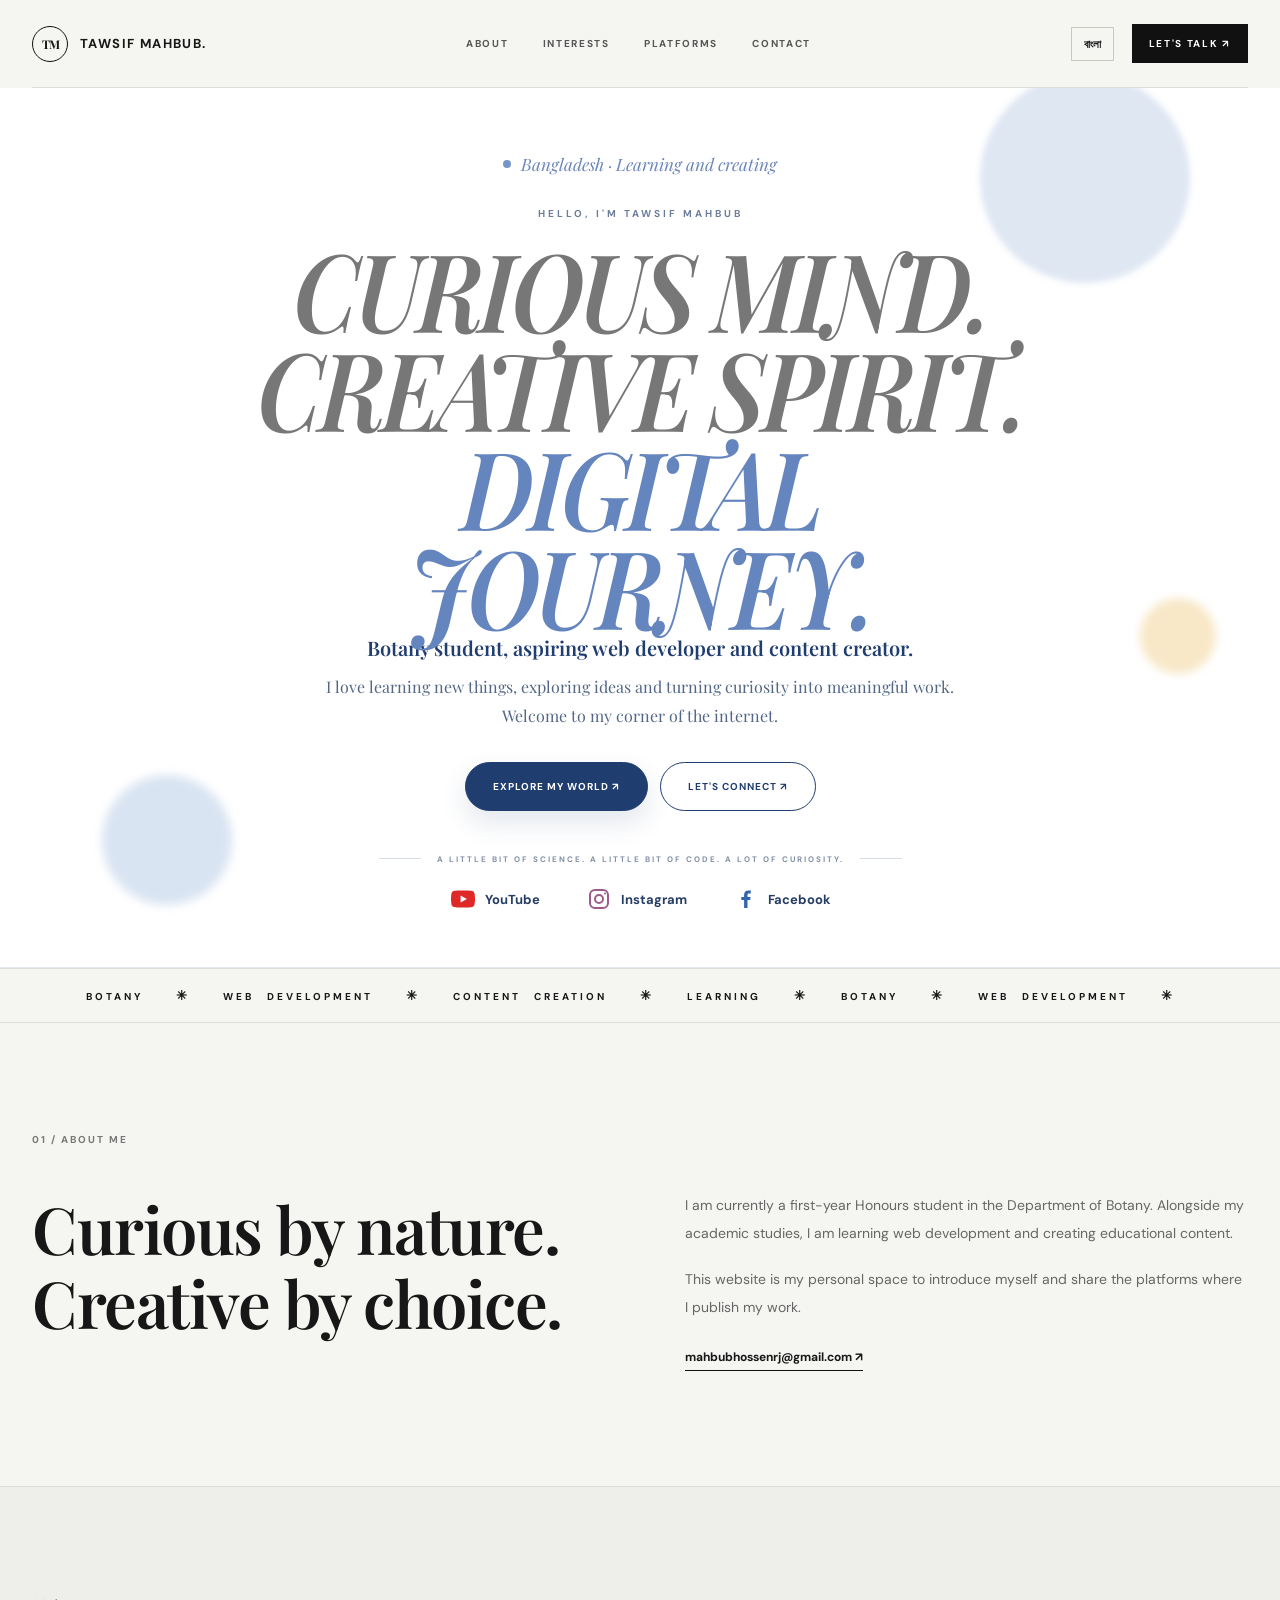
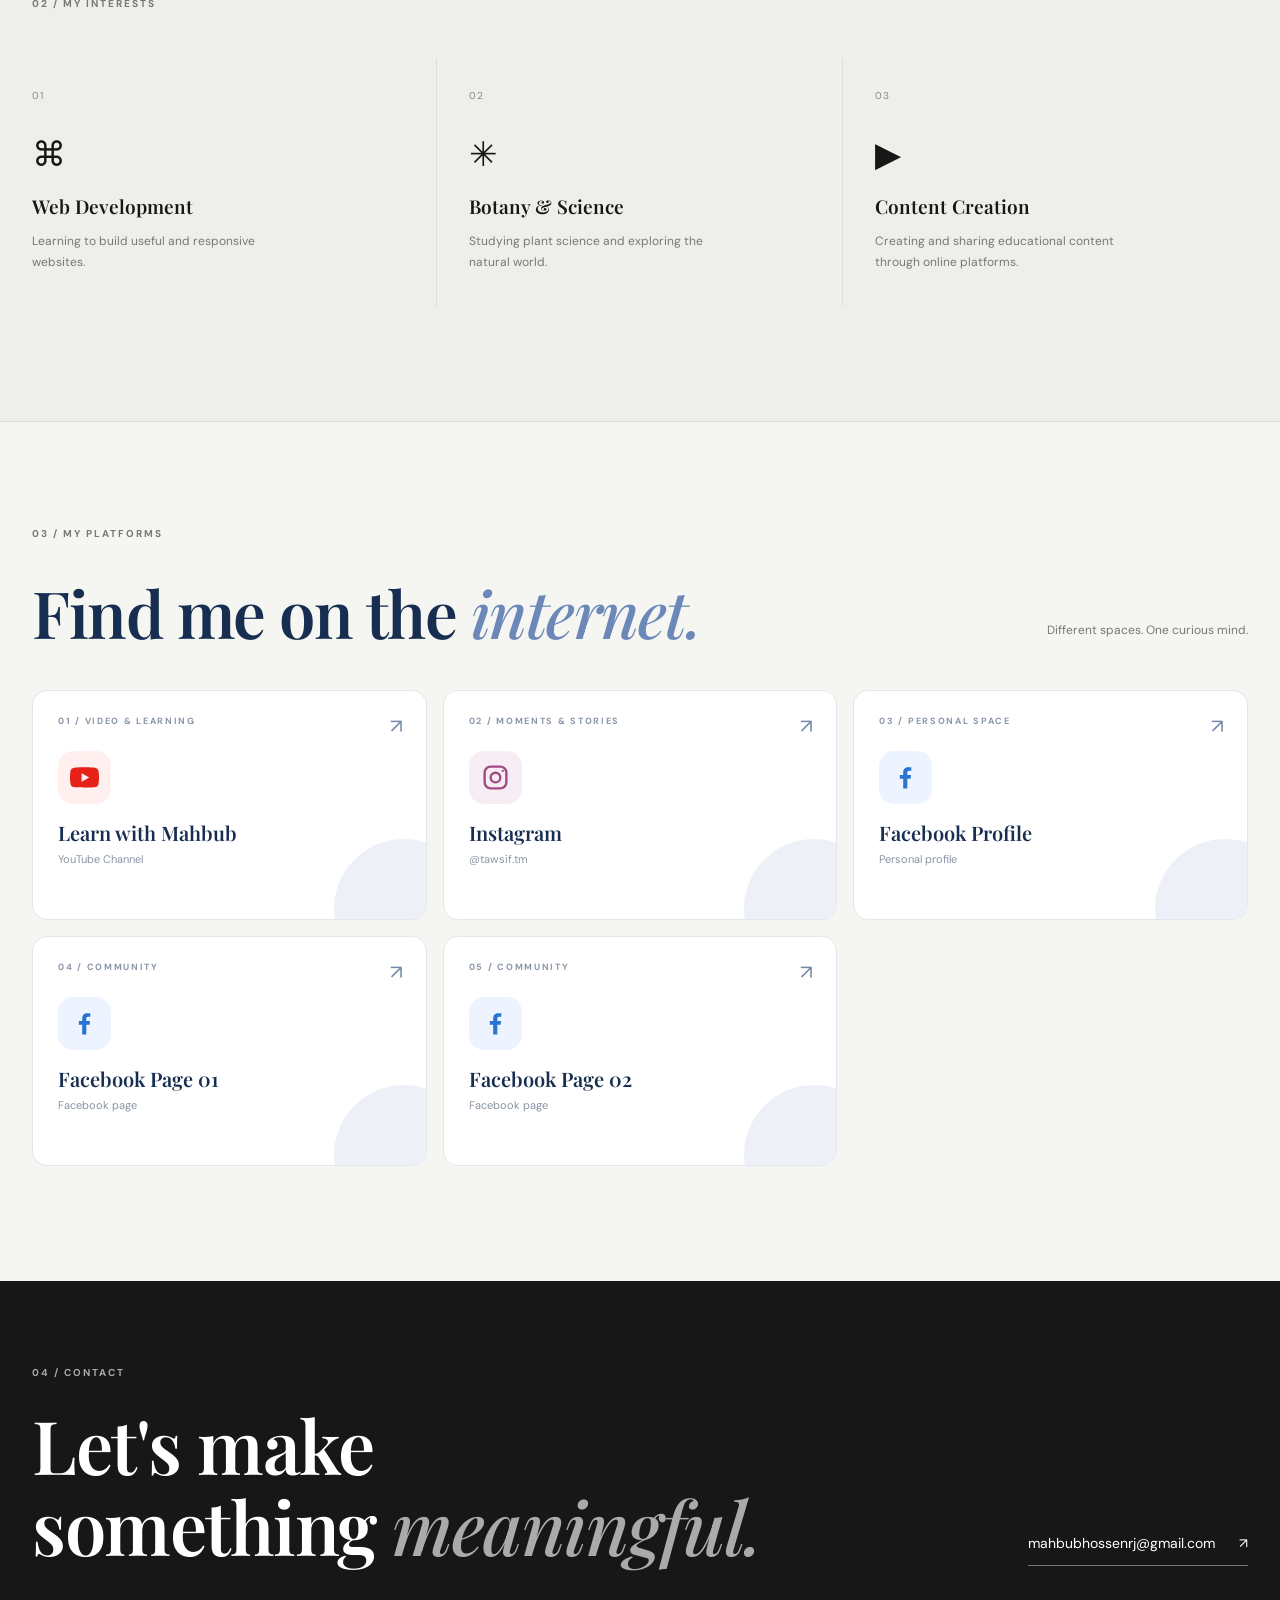
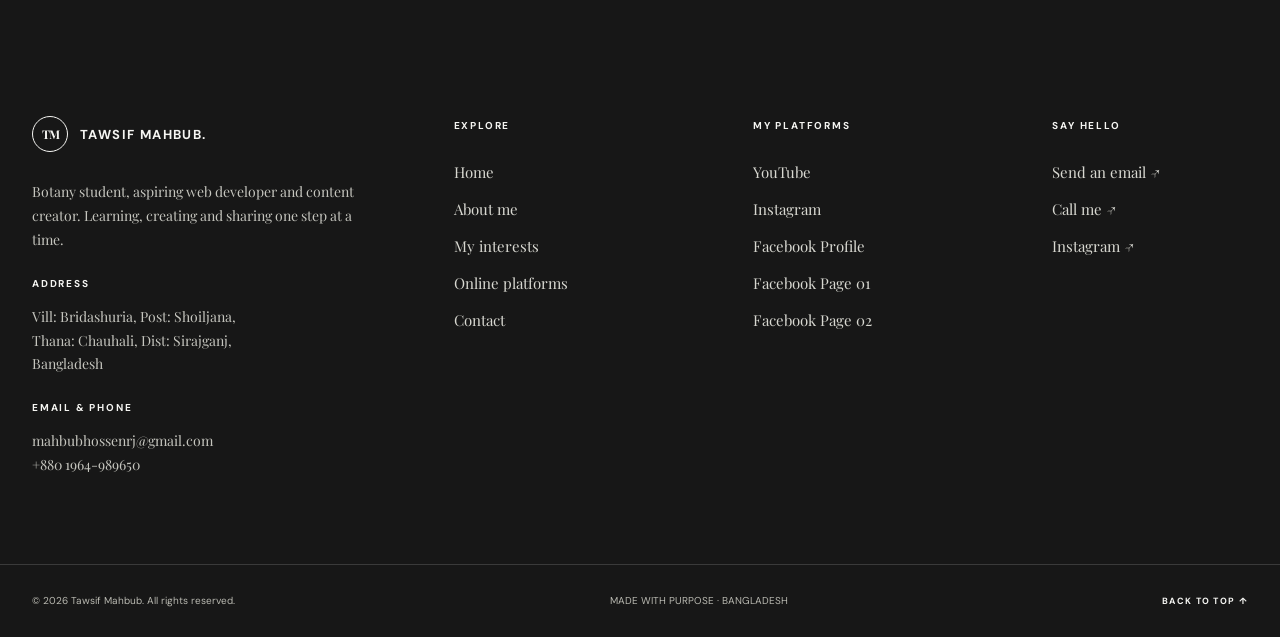
==== index.html @ 6778288a "Add files via upload" ====
<!doctype html>
<html lang="en">
<head>
  <meta charset="utf-8">
  <meta name="viewport" content="width=device-width, initial-scale=1">
  <meta name="description" content="Tawsif Mahbub — Botany student, aspiring web developer and content creator.">
  <title>Tawsif Mahbub — Personal Website</title>
  <link rel="preconnect" href="https://fonts.googleapis.com">
  <link rel="preconnect" href="https://fonts.gstatic.com" crossorigin>
  <link href="https://fonts.googleapis.com/css2?family=DM+Sans:wght@400;500;600;700&family=Playfair+Display:wght@500;600;700&family=Noto+Sans+Bengali:wght@400;500;600;700&display=swap" rel="stylesheet">
  <link rel="stylesheet" href="style.css">
</head>
<body>
<header class="header">
  <a class="logo" href="#home"><span class="logo-symbol">TM</span><span>TAWSIF MAHBUB<span class="dot">.</span></span></a>
  <nav id="nav" class="nav">
    <a href="#about" data-en="ABOUT" data-bn="পরিচিতি">ABOUT</a>
    <a href="#interests" data-en="INTERESTS" data-bn="আগ্রহ">INTERESTS</a>
    <a href="#platforms" data-en="PLATFORMS" data-bn="প্ল্যাটফর্ম">PLATFORMS</a>
    <a href="#contact" data-en="CONTACT" data-bn="যোগাযোগ">CONTACT</a>
  </nav>
  <div class="header-right">
    <button id="language" class="language" type="button">বাংলা</button>
    <a class="header-contact" href="mailto:mahbubhossenrj@gmail.com" data-en="LET'S TALK ↗" data-bn="যোগাযোগ ↗">LET'S TALK ↗</a>
    <button id="menu" class="menu" aria-label="Open menu" aria-expanded="false">☰</button>
  </div>
</header>

<main>
  <section id="home" class="hero hero-showcase">
    <div class="hero-orb orb-blue"></div><div class="hero-orb orb-gold"></div><div class="hero-orb orb-soft"></div>
    <div class="hero-center">
      <p class="hero-location"><span></span><em data-en="Bangladesh · Learning and creating" data-bn="বাংলাদেশ · শিখছি ও তৈরি করছি">Bangladesh · Learning and creating</em></p>
      <p class="hero-kicker" data-en="HELLO, I'M TAWSIF MAHBUB" data-bn="হ্যালো, আমি তাওসিফ মাহবুব">HELLO, I'M TAWSIF MAHBUB</p>
      <h1 class="hero-display"><span data-en="CURIOUS MIND." data-bn="কৌতূহলী মন।">CURIOUS MIND.</span><span data-en="CREATIVE SPIRIT." data-bn="সৃষ্টিশীল সত্তা।">CREATIVE SPIRIT.</span><span class="blue-word" data-en="DIGITAL JOURNEY." data-bn="ডিজিটাল যাত্রা।">DIGITAL JOURNEY.</span></h1>
      <p class="hero-subtitle" data-en="Botany student, aspiring web developer and content creator." data-bn="উদ্ভিদবিজ্ঞানের শিক্ষার্থী, ভবিষ্যৎ ওয়েব ডেভেলপার ও কনটেন্ট ক্রিয়েটর।">Botany student, aspiring web developer and content creator.</p>
      <p class="hero-description" data-en="I love learning new things, exploring ideas and turning curiosity into meaningful work. Welcome to my corner of the internet." data-bn="নতুন কিছু শেখা, নতুন ধারণা অন্বেষণ করা এবং কৌতূহলকে অর্থবহ কাজে রূপ দিতে ভালোবাসি। আমার অনলাইন জগতে স্বাগতম।">I love learning new things, exploring ideas and turning curiosity into meaningful work. Welcome to my corner of the internet.</p>
      <div class="hero-actions hero-actions-center">
        <a class="button hero-primary" href="#about" data-en="EXPLORE MY WORLD ↗" data-bn="আমার জগৎ ঘুরে দেখুন ↗">EXPLORE MY WORLD ↗</a>
        <a class="button hero-secondary" href="mailto:mahbubhossenrj@gmail.com" data-en="LET'S CONNECT ↗" data-bn="যোগাযোগ করুন ↗">LET'S CONNECT ↗</a>
      </div>
      <div class="hero-proof"><span class="proof-line"></span><span data-en="A LITTLE BIT OF SCIENCE. A LITTLE BIT OF CODE. A LOT OF CURIOSITY." data-bn="বিজ্ঞানের ছোঁয়া। কোডের ছোঁয়া। অফুরন্ত কৌতূহল।">A LITTLE BIT OF SCIENCE. A LITTLE BIT OF CODE. A LOT OF CURIOSITY.</span><span class="proof-line"></span></div>
      <div class="hero-platform-logos">
        <a href="https://youtube.com/@learnwith_tawsifmahbub" target="_blank" rel="noopener" aria-label="YouTube"><span class="brand-icon youtube-icon"><svg viewBox="0 0 24 24" aria-hidden="true"><path d="M23.5 6.2a3 3 0 0 0-2.1-2.1C19.5 3.6 12 3.6 12 3.6s-7.5 0-9.4.5A3 3 0 0 0 .5 6.2 31 31 0 0 0 0 12a31 31 0 0 0 .5 5.8 3 3 0 0 0 2.1 2.1c1.9.5 9.4.5 9.4.5s7.5 0 9.4-.5a3 3 0 0 0 2.1-2.1A31 31 0 0 0 24 12a31 31 0 0 0-.5-5.8ZM9.6 15.6V8.4l6.3 3.6-6.3 3.6Z"/></svg></span><b>YouTube</b></a>
        <a href="https://www.instagram.com/tawsif.tm/" target="_blank" rel="noopener" aria-label="Instagram"><span class="brand-icon instagram-icon"><svg viewBox="0 0 24 24" aria-hidden="true"><rect x="3" y="3" width="18" height="18" rx="5"/><circle cx="12" cy="12" r="4"/><circle cx="18" cy="6.5" r="1" class="fill-dot"/></svg></span><b>Instagram</b></a>
        <a href="https://www.facebook.com/share/1DjAcFJDGX/" target="_blank" rel="noopener" aria-label="Facebook"><span class="brand-icon facebook-icon"><svg viewBox="0 0 24 24" aria-hidden="true"><path d="M13.5 21v-8h2.7l.4-3.1h-3.1v-2c0-.9.3-1.5 1.6-1.5h1.7V3.6c-.3 0-1.3-.1-2.5-.1-2.5 0-4.2 1.5-4.2 4.3v2.1H7.3V13h2.8v8h3.4Z"/></svg></span><b>Facebook</b></a>
      </div>
    </div>
  </section>

  <div class="ticker"><div>BOTANY <b>✳</b> WEB DEVELOPMENT <b>✳</b> CONTENT CREATION <b>✳</b> LEARNING <b>✳</b> BOTANY <b>✳</b> WEB DEVELOPMENT <b>✳</b></div></div>

  <section id="about" class="section wrap">
    <div class="section-label">01 / <span data-en="ABOUT ME" data-bn="আমার পরিচিতি">ABOUT ME</span></div>
    <div class="about-grid">
      <h2 data-en="Curious by nature.<br>Creative by choice." data-bn="স্বভাবে কৌতূহলী।<br>পছন্দে সৃষ্টিশীল।">Curious by nature.<br>Creative by choice.</h2>
      <div class="about-copy">
        <p data-en="I am currently a first-year Honours student in the Department of Botany. Alongside my academic studies, I am learning web development and creating educational content." data-bn="আমি বর্তমানে উদ্ভিদবিজ্ঞান বিভাগে অনার্স প্রথম বর্ষের শিক্ষার্থী। পড়াশোনার পাশাপাশি ওয়েব ডেভেলপমেন্ট শিখছি এবং শিক্ষামূলক কনটেন্ট তৈরি করছি।">I am currently a first-year Honours student in the Department of Botany. Alongside my academic studies, I am learning web development and creating educational content.</p>
        <p data-en="This website is my personal space to introduce myself and share the platforms where I publish my work." data-bn="এই ওয়েবসাইটটি আমার নিজস্ব পরিচিতির জায়গা, যেখানে আমার কাজ ও অনলাইন প্ল্যাটফর্মগুলো তুলে ধরেছি।">This website is my personal space to introduce myself and share the platforms where I publish my work.</p>
        <a class="underlink" href="mailto:mahbubhossenrj@gmail.com">mahbubhossenrj@gmail.com ↗</a>
      </div>
    </div>
  </section>

  <section id="interests" class="section section-border">
    <div class="wrap">
      <div class="section-label">02 / <span data-en="MY INTERESTS" data-bn="আমার আগ্রহ">MY INTERESTS</span></div>
      <div class="interest-grid">
        <article><span class="number">01</span><div class="interest-icon">⌘</div><h3>Web Development</h3><p data-en="Learning to build useful and responsive websites." data-bn="ব্যবহারবান্ধব ও রেসপনসিভ ওয়েবসাইট তৈরি শেখা।">Learning to build useful and responsive websites.</p></article>
        <article><span class="number">02</span><div class="interest-icon">✳</div><h3>Botany & Science</h3><p data-en="Studying plant science and exploring the natural world." data-bn="উদ্ভিদবিজ্ঞান অধ্যয়ন ও প্রকৃতির জগৎ অন্বেষণ।">Studying plant science and exploring the natural world.</p></article>
        <article><span class="number">03</span><div class="interest-icon">▶</div><h3>Content Creation</h3><p data-en="Creating and sharing educational content through online platforms." data-bn="অনলাইন প্ল্যাটফর্মে শিক্ষামূলক কনটেন্ট তৈরি ও শেয়ার করা।">Creating and sharing educational content through online platforms.</p></article>
      </div>
    </div>
  </section>

  <section id="platforms" class="section wrap platforms-section">
    <div class="section-label">03 / <span data-en="MY PLATFORMS" data-bn="আমার প্ল্যাটফর্ম">MY PLATFORMS</span></div>
    <div class="platform-heading"><h2 data-en="Find me on the <em>internet.</em>" data-bn="অনলাইনে আমার <em>ঠিকানা।</em>">Find me on the <em>internet.</em></h2><p data-en="Different spaces. One curious mind." data-bn="ভিন্ন ভিন্ন প্ল্যাটফর্ম, একই কৌতূহলী মন।">Different spaces. One curious mind.</p></div>
    <div class="platform-cards">
      <a class="platform-card youtube-card" href="https://youtube.com/@learnwith_tawsifmahbub" target="_blank" rel="noopener"><span class="platform-card-top">01 / VIDEO & LEARNING</span><span class="platform-brand youtube-brand"><svg viewBox="0 0 24 24" aria-hidden="true"><path d="M23.5 6.2a3 3 0 0 0-2.1-2.1C19.5 3.6 12 3.6 12 3.6s-7.5 0-9.4.5A3 3 0 0 0 .5 6.2 31 31 0 0 0 0 12a31 31 0 0 0 .5 5.8 3 3 0 0 0 2.1 2.1c1.9.5 9.4.5 9.4.5s7.5 0 9.4-.5a3 3 0 0 0 2.1-2.1A31 31 0 0 0 24 12a31 31 0 0 0-.5-5.8ZM9.6 15.6V8.4l6.3 3.6-6.3 3.6Z"/></svg></span><strong>Learn with Mahbub</strong><small>YouTube Channel</small><span class="platform-arrow">↗</span></a>
      <a class="platform-card instagram-card" href="https://www.instagram.com/tawsif.tm/" target="_blank" rel="noopener"><span class="platform-card-top">02 / MOMENTS & STORIES</span><span class="platform-brand instagram-brand"><svg viewBox="0 0 24 24" aria-hidden="true"><rect x="3" y="3" width="18" height="18" rx="5"/><circle cx="12" cy="12" r="4"/><circle cx="18" cy="6.5" r="1" class="fill-dot"/></svg></span><strong>Instagram</strong><small>@tawsif.tm</small><span class="platform-arrow">↗</span></a>
      <a class="platform-card facebook-card" href="https://www.facebook.com/share/1DjAcFJDGX/" target="_blank" rel="noopener"><span class="platform-card-top">03 / PERSONAL SPACE</span><span class="platform-brand facebook-brand"><svg viewBox="0 0 24 24" aria-hidden="true"><path d="M13.5 21v-8h2.7l.4-3.1h-3.1v-2c0-.9.3-1.5 1.6-1.5h1.7V3.6c-.3 0-1.3-.1-2.5-.1-2.5 0-4.2 1.5-4.2 4.3v2.1H7.3V13h2.8v8h3.4Z"/></svg></span><strong>Facebook Profile</strong><small>Personal profile</small><span class="platform-arrow">↗</span></a>
      <a class="platform-card facebook-card" href="https://www.facebook.com/share/1A8dCCLUuZ/" target="_blank" rel="noopener"><span class="platform-card-top">04 / COMMUNITY</span><span class="platform-brand facebook-brand"><svg viewBox="0 0 24 24" aria-hidden="true"><path d="M13.5 21v-8h2.7l.4-3.1h-3.1v-2c0-.9.3-1.5 1.6-1.5h1.7V3.6c-.3 0-1.3-.1-2.5-.1-2.5 0-4.2 1.5-4.2 4.3v2.1H7.3V13h2.8v8h3.4Z"/></svg></span><strong>Facebook Page 01</strong><small>Facebook page</small><span class="platform-arrow">↗</span></a>
      <a class="platform-card facebook-card" href="https://www.facebook.com/share/1DKMi7rycw/" target="_blank" rel="noopener"><span class="platform-card-top">05 / COMMUNITY</span><span class="platform-brand facebook-brand"><svg viewBox="0 0 24 24" aria-hidden="true"><path d="M13.5 21v-8h2.7l.4-3.1h-3.1v-2c0-.9.3-1.5 1.6-1.5h1.7V3.6c-.3 0-1.3-.1-2.5-.1-2.5 0-4.2 1.5-4.2 4.3v2.1H7.3V13h2.8v8h3.4Z"/></svg></span><strong>Facebook Page 02</strong><small>Facebook page</small><span class="platform-arrow">↗</span></a>
    </div>
  </section>

  <section id="contact" class="contact-band">
    <div class="wrap contact-content"><div><div class="section-label">04 / CONTACT</div><h2 data-en="Let's make<br>something <em>meaningful.</em>" data-bn="চলুন তৈরি করি<br>অর্থবহ <em>কিছু।</em>">Let's make<br>something <em>meaningful.</em></h2></div><a class="contact-mail" href="mailto:mahbubhossenrj@gmail.com">mahbubhossenrj@gmail.com <span>↗</span></a></div>
  </section>
</main>

<footer class="footer">
  <div class="wrap footer-main">
    <div class="footer-about">
      <a class="logo footer-logo" href="#home"><span class="logo-symbol">TM</span><span>TAWSIF MAHBUB<span class="dot">.</span></span></a>
      <p data-en="Botany student, aspiring web developer and content creator. Learning, creating and sharing one step at a time." data-bn="উদ্ভিদবিজ্ঞানের শিক্ষার্থী, ভবিষ্যৎ ওয়েব ডেভেলপার ও কনটেন্ট ক্রিয়েটর। ধাপে ধাপে শিখছি, তৈরি করছি এবং শেয়ার করছি।">Botany student, aspiring web developer and content creator. Learning, creating and sharing one step at a time.</p>
      <h4>ADDRESS</h4><p>Vill: Bridashuria, Post: Shoiljana,<br>Thana: Chauhali, Dist: Sirajganj,<br>Bangladesh</p>
      <h4>EMAIL & PHONE</h4><p><a href="mailto:mahbubhossenrj@gmail.com">mahbubhossenrj@gmail.com</a><br><a href="tel:+8801964989650">+880 1964-989650</a></p>
    </div>
    <div class="footer-column"><h4 data-en="EXPLORE" data-bn="ঘুরে দেখুন">EXPLORE</h4><a href="#home" data-en="Home" data-bn="হোম">Home</a><a href="#about" data-en="About me" data-bn="আমার পরিচিতি">About me</a><a href="#interests" data-en="My interests" data-bn="আমার আগ্রহ">My interests</a><a href="#platforms" data-en="Online platforms" data-bn="অনলাইন প্ল্যাটফর্ম">Online platforms</a><a href="#contact" data-en="Contact" data-bn="যোগাযোগ">Contact</a></div>
    <div class="footer-column"><h4 data-en="MY PLATFORMS" data-bn="আমার প্ল্যাটফর্ম">MY PLATFORMS</h4><a href="https://youtube.com/@learnwith_tawsifmahbub" target="_blank" rel="noopener">YouTube</a><a href="https://www.instagram.com/tawsif.tm/" target="_blank" rel="noopener">Instagram</a><a href="https://www.facebook.com/share/1DjAcFJDGX/" target="_blank" rel="noopener">Facebook Profile</a><a href="https://www.facebook.com/share/1A8dCCLUuZ/" target="_blank" rel="noopener">Facebook Page 01</a><a href="https://www.facebook.com/share/1DKMi7rycw/" target="_blank" rel="noopener">Facebook Page 02</a></div>
    <div class="footer-column"><h4 data-en="SAY HELLO" data-bn="যোগাযোগ করুন">SAY HELLO</h4><a href="mailto:mahbubhossenrj@gmail.com">Send an email ↗</a><a href="tel:+8801964989650">Call me ↗</a><a href="https://www.instagram.com/tawsif.tm/" target="_blank" rel="noopener">Instagram ↗</a></div>
  </div>
  <div class="footer-bottom"><div class="wrap bottom-inner"><span>© <span id="year"></span> Tawsif Mahbub. All rights reserved.</span><span>MADE WITH PURPOSE · BANGLADESH</span><a href="#home">BACK TO TOP ↑</a></div></div>
</footer>
<script src="script.js"></script>
</body>
</html>
---- style.css ----
*{box-sizing:border-box}html{scroll-behavior:smooth;scroll-padding-top:90px}body{margin:0;background:#F5F5F2;color:#171717;font-family:"DM Sans",Arial,sans-serif}body.bn{font-family:"Noto Sans Bengali",sans-serif}body.bn h1,body.bn h2,body.bn h3,body.bn .logo{font-family:"Noto Sans Bengali",sans-serif}a{color:inherit}.wrap{width:min(1390px,calc(100% - 64px));margin:auto}.header{height:88px;width:min(1390px,calc(100% - 64px));margin:auto;display:flex;align-items:center;justify-content:space-between;border-bottom:1px solid #deded8;gap:25px}.logo{display:flex;align-items:center;gap:12px;text-decoration:none;font-size:13px;font-weight:700;letter-spacing:1.4px;white-space:nowrap}.logo-symbol{width:36px;height:36px;border:1px solid #111;border-radius:50%;display:grid;place-items:center;font-family:"Playfair Display",serif;font-size:12px;letter-spacing:-1px}.dot{font-family:inherit}.nav{display:flex;gap:34px}.nav a,.header-contact{font-size:10px;letter-spacing:1.7px;text-decoration:none;font-weight:700}.nav a{color:#555;transition:.2s}.nav a:hover,.footer a:hover{color:#888}.header-right{display:flex;align-items:center;gap:18px}.language{border:1px solid #ccc;background:#fff;padding:9px 12px;font:600 11px "DM Sans",sans-serif;cursor:pointer}.header-contact{background:#111;color:#fff;padding:13px 17px}.menu{display:none;border:0;background:none;font-size:24px}.hero{min-height:650px;display:grid;grid-template-columns:1.05fr .95fr;align-items:center;gap:60px;padding-top:70px;padding-bottom:80px}.eyebrow{font-size:9px;letter-spacing:1.6px;color:#555;font-weight:700;display:flex;align-items:center;gap:10px}.eyebrow span:first-child{width:7px;height:7px;border-radius:50%;background:#111}.intro{font:500 21px "Playfair Display",serif;margin:48px 0 5px}.hero h1{font:600 clamp(65px,8.5vw,112px)/.91 "Playfair Display",serif;letter-spacing:-5px;margin:0}.hero h1 span{font-style:italic;color:#777}.hero h2{font:500 18px "DM Sans",sans-serif;margin:28px 0 12px}.description{max-width:570px;color:#666;font-size:14px;line-height:1.9}.hero-actions{display:flex;gap:12px;flex-wrap:wrap;margin-top:28px}.button{padding:14px 18px;text-decoration:none;font-size:10px;letter-spacing:1px;font-weight:700}.button-black{background:#111;color:#fff;border:1px solid #111}.button-outline{border:1px solid #bbb}.hero-social{display:flex;gap:22px;margin-top:43px}.hero-social a{font-size:11px;color:#555;text-decoration:none;border-bottom:1px solid #ccc;padding-bottom:4px}.hero-side{height:440px;position:relative;display:grid;place-items:center;background:#ECECE7;overflow:hidden}.hero-side:before,.hero-side:after{content:"";position:absolute;width:420px;height:420px;border:1px solid #ddd;border-radius:50%}.hero-side:after{width:300px;height:300px}.frame{position:absolute;border:1px solid #bbb;width:64%;height:68%;transform:rotate(8deg)}.frame-two{transform:rotate(-8deg);width:58%;height:73%;border-color:#ddd}.monogram{position:relative;font:600 clamp(130px,17vw,220px)/1 "Playfair Display",serif;letter-spacing:-20px;color:#111;z-index:1}.monogram span{color:#888}.side-note{position:absolute;top:24px;left:25px;right:25px;display:flex;justify-content:space-between;font-size:8px;letter-spacing:1.5px;color:#777}.side-caption{position:absolute;bottom:24px;font-size:9px;letter-spacing:3px;color:#555}.ticker{border-block:1px solid #deded8;overflow:hidden;padding:18px 0;white-space:nowrap}.ticker div{text-align:center;font-size:10px;font-weight:700;letter-spacing:3px;word-spacing:8px}.ticker b{padding:0 20px;font-size:13px}.section{padding-top:110px;padding-bottom:115px}.section-label{font-size:10px;letter-spacing:2px;font-weight:700;color:#777}.about-grid{display:grid;grid-template-columns:1fr 1fr;gap:90px;margin-top:45px}.about-grid h2,.platform-heading h2{font:600 clamp(40px,5.2vw,65px)/1.15 "Playfair Display",serif;letter-spacing:-1.5px;margin:0}.about-copy{max-width:560px}.about-copy p{font-size:14px;line-height:2;color:#666;margin:0 0 18px}.underlink{font-size:12px;font-weight:700;text-decoration:none;border-bottom:1px solid #111;padding-bottom:5px;display:inline-block;margin-top:10px}.section-border{border-block:1px solid #deded8;background:#EEEFEA}.interest-grid{display:grid;grid-template-columns:repeat(3,1fr);gap:0;margin-top:48px}.interest-grid article{padding:25px 32px 20px 0;min-height:235px;border-right:1px solid #ddd;position:relative}.interest-grid article+article{padding-left:32px}.interest-grid article:last-child{border:0}.number{font-size:10px;color:#888;letter-spacing:1px}.interest-icon{font:34px "Playfair Display",serif;margin-top:25px}.interest-grid h3{font:600 19px "Playfair Display",serif;margin:18px 0 9px}.interest-grid p{font-size:12px;line-height:1.8;color:#777;max-width:270px}.platform-heading{display:flex;justify-content:space-between;align-items:end;gap:25px;margin:35px 0 38px}.platform-heading h2 em,.contact-content h2 em{font-weight:500;color:#777}.platform-heading p{font-size:12px;color:#777}.platform-list{border-top:1px solid #ddd}.platform-list a{display:grid;grid-template-columns:70px 1fr 220px 30px;align-items:center;gap:20px;padding:23px 10px;border-bottom:1px solid #ddd;text-decoration:none;transition:.2s}.platform-list a:hover{background:#f7f7f7;padding-left:18px}.platform-list a>span{font-size:10px;color:#888}.platform-list strong{font:600 20px "Playfair Display",serif}.platform-list small{font-size:9px;letter-spacing:1.5px;color:#888}.platform-list b{font-size:20px;font-weight:400}.contact-band{background:#111;color:#fff;padding:85px 0}.contact-content{display:flex;align-items:end;justify-content:space-between;gap:35px}.contact-content .section-label{color:#aaa}.contact-content h2{font:600 clamp(42px,6vw,74px)/1.1 "Playfair Display",serif;letter-spacing:-1.5px;margin:25px 0 0}.contact-content h2 em{color:#aaa}.contact-mail{font-size:14px;text-decoration:none;border-bottom:1px solid #777;padding-bottom:13px;white-space:nowrap}.contact-mail span{padding-left:20px}.footer{background:#171717;color:#F5F5F2}.footer-main{display:grid;grid-template-columns:1.5fr 1fr 1fr .8fr;gap:55px;padding-top:65px;padding-bottom:65px}.footer-logo{margin-bottom:28px}.footer-about>p{font:14px/1.7 "Playfair Display",serif;color:#C5C5BE;max-width:350px;margin:0 0 22px}.footer-about h4,.footer-column h4{font-size:10px;letter-spacing:1.8px;margin:25px 0 15px;color:#F5F5F2}.footer-about p a{text-decoration:none}.footer-column{display:flex;flex-direction:column;align-items:flex-start;gap:17px}.footer-column h4{margin:3px 0 13px}.footer-column a{font:15px "Playfair Display",serif;text-decoration:none;color:#D8D8D1}.footer-bottom{border-top:1px solid #3A3A3A}.bottom-inner{min-height:72px;display:flex;align-items:center;justify-content:space-between;gap:20px;font-size:10px;color:#B9B9B1}.bottom-inner a{text-decoration:none;color:#F5F5F2;font-size:9px;letter-spacing:1.3px;font-weight:700}
@media(max-width:900px){.nav{gap:17px}.hero{gap:25px}.footer-main{grid-template-columns:1.4fr 1fr 1fr;gap:35px}.footer-column:last-child{grid-column:2}.hero-side{height:380px}}
@media(max-width:680px){.wrap,.header{width:calc(100% - 36px)}.header{height:72px}.logo{font-size:11px}.logo-symbol{width:32px;height:32px}.nav{display:none;position:absolute;top:72px;left:0;right:0;background:#fff;padding:22px 20px;border-bottom:1px solid #ddd;flex-direction:column;gap:20px}.nav.open{display:flex}.header{position:relative}.header-contact{display:none}.menu{display:block}.header-right{gap:12px}.hero{grid-template-columns:1fr;padding-top:65px;gap:40px}.hero h1{font-size:76px}.hero-side{height:330px}.section{padding-top:75px;padding-bottom:80px}.about-grid{grid-template-columns:1fr;gap:30px;margin-top:30px}.about-grid h2{font-size:43px}.interest-grid{grid-template-columns:1fr}.interest-grid article,.interest-grid article+article{padding:22px 0;border-right:0;border-bottom:1px solid #ddd;min-height:auto}.interest-grid article:last-child{border-bottom:0}.interest-icon{margin-top:16px}.platform-heading{display:block}.platform-heading h2{font-size:42px}.platform-list a{grid-template-columns:34px 1fr 22px;gap:10px;padding:20px 2px}.platform-list small{display:none}.platform-list strong{font-size:17px}.contact-band{padding:65px 0}.contact-content{display:block}.contact-content h2{font-size:49px}.contact-mail{display:inline-block;margin-top:35px;font-size:12px}.footer-main{grid-template-columns:1fr 1fr;gap:38px 25px;padding-top:45px;padding-bottom:45px}.footer-about{grid-column:1/-1}.footer-column:last-child{grid-column:auto}.bottom-inner{padding:18px 0;flex-wrap:wrap;line-height:1.7}.bottom-inner span:nth-child(2){display:none}}

/* Minimal Luxury palette refinements */
.header{background:#F5F5F2}
.language{background:transparent;border-color:#c9c9c1;color:#171717}
.button-outline{border-color:#b9b9b0}
.hero-side{background:#ECECE7}
.platform-list a:hover{background:#EEEFEA}
.contact-band{background:#171717}
.footer-logo .logo-symbol{border-color:#F5F5F2}
.footer .logo{color:#F5F5F2}
.footer a:hover{color:#fff}
@media(max-width:680px){.nav{background:#F5F5F2}}

/* Editorial hero inspired by the supplied reference */
.hero-showcase{position:relative;width:100%;min-height:735px;padding:65px 24px 54px;display:flex;justify-content:center;align-items:center;overflow:hidden;background:#fff;border-bottom:1px solid #e5e9f0}
.hero-center{position:relative;z-index:2;width:min(900px,100%);text-align:center;margin:auto}
.hero-location{display:flex;justify-content:center;align-items:center;gap:10px;color:#6b86b7;font:italic 17px "Playfair Display",serif;margin:0 0 32px}
.hero-location span{width:8px;height:8px;border-radius:50%;background:#7795c8}
.hero-kicker{font-size:10px;letter-spacing:3px;font-weight:700;color:#6c7d9b;margin:0 0 18px}
.hero-display{display:flex;flex-direction:column;align-items:center;font-family:Impact,"Arial Narrow",sans-serif;font-stretch:condensed;font-size:clamp(52px,8.2vw,112px);font-weight:900;line-height:.83;letter-spacing:-3px;color:#203d70;margin:0 auto 30px}
.hero-display span{display:block;transform:scaleX(.88)}
.hero-display .blue-word{color:#6485bd}
.hero-subtitle{font:600 20px "Playfair Display",serif;color:#203d70;margin:0 auto 12px}
.hero-description{font:16px/1.8 "Playfair Display",serif;color:#536785;max-width:650px;margin:0 auto}
.hero-actions-center{justify-content:center;margin-top:31px}
.hero-primary{background:#203d70;color:#fff;border:1px solid #203d70;border-radius:50px;padding:17px 27px;box-shadow:0 12px 26px #203d7020}
.hero-secondary{border:1.5px solid #203d70;color:#203d70;border-radius:50px;padding:17px 27px;background:#fff}
.hero-proof{display:flex;align-items:center;justify-content:center;gap:16px;margin:43px auto 22px;color:#8290a5;font-size:8px;letter-spacing:2px;font-weight:700}
.proof-line{height:1px;width:42px;background:#d6dce6}
.hero-platform-logos{display:flex;justify-content:center;align-items:center;gap:45px;margin-top:18px}
.hero-platform-logos a{display:flex;align-items:center;gap:9px;text-decoration:none;color:#263d66;font:600 13px "DM Sans",sans-serif}
.brand-icon{width:27px;height:27px;display:grid;place-items:center}
.brand-icon svg{width:24px;height:24px;fill:currentColor}
.instagram-icon svg{fill:none;stroke:currentColor;stroke-width:2}.instagram-icon .fill-dot{fill:currentColor;stroke:none}
.youtube-icon{color:#df2929}.instagram-icon{color:#9c5c87}.facebook-icon{color:#3266a8}
.hero-orb{position:absolute;border-radius:50%;filter:blur(3px);pointer-events:none}
.orb-blue{width:210px;height:210px;right:7%;top:-15px;background:#dfe7f3}
.orb-gold{width:76px;height:76px;right:5%;top:58%;background:#f8e8c8;filter:blur(4px)}
.orb-soft{width:130px;height:130px;left:8%;bottom:7%;background:#d9e4f2;filter:blur(5px)}
.platforms-section{padding-top:105px;padding-bottom:115px}
.platform-cards{display:grid;grid-template-columns:repeat(3,1fr);gap:16px;margin-top:40px}
.platform-card{min-height:230px;position:relative;display:flex;flex-direction:column;align-items:flex-start;padding:24px 25px;text-decoration:none;border:1px solid #e2e6ed;border-radius:15px;background:#fff;overflow:hidden;transition:transform .25s,box-shadow .25s,border-color .25s}
.platform-card:after{content:"";position:absolute;width:140px;height:140px;border-radius:50%;right:-48px;bottom:-60px;background:#edf1f7;transition:transform .3s}
.platform-card:hover{transform:translateY(-6px);box-shadow:0 18px 38px #172e5014;border-color:#b8c6dc}
.platform-card:hover:after{transform:scale(1.35)}
.platform-card-top{font-size:9px;letter-spacing:1.7px;color:#8a96a9;font-weight:700}
.platform-brand{width:53px;height:53px;border-radius:15px;display:grid;place-items:center;margin:24px 0 15px}
.platform-brand svg{width:29px;height:29px;fill:currentColor}
.instagram-brand svg{fill:none;stroke:currentColor;stroke-width:2}.instagram-brand .fill-dot{fill:currentColor;stroke:none}
.youtube-brand{background:#fff0ef;color:#e62117}.instagram-brand{background:#f7edf5;color:#a34b83}.facebook-brand{background:#edf3ff;color:#2874d0}
.platform-card strong{font:600 20px "Playfair Display",serif;color:#182e51;z-index:1}
.platform-card small{font-size:11px;color:#8993a3;margin-top:6px;z-index:1}
.platform-arrow{position:absolute;right:23px;top:22px;font-size:20px;color:#7387a8;z-index:1}
.platform-heading h2{color:#172e50}
.platform-heading h2 em{color:#6c88b9}
@media(max-width:680px){
 .hero-showcase{min-height:650px;padding:65px 18px 45px}
 .hero-display{font-size:clamp(43px,12vw,68px);letter-spacing:-1.8px}
 .hero-location{font-size:14px;margin-bottom:26px}
 .hero-subtitle{font-size:17px}.hero-description{font-size:14px}
 .hero-actions-center{gap:10px}.hero-actions-center .button{font-size:9px;padding:14px 16px}
 .hero-proof{font-size:7px;letter-spacing:1px;gap:8px;margin-top:35px}.proof-line{width:20px}
 .hero-platform-logos{gap:18px;flex-wrap:wrap}.hero-platform-logos a{font-size:11px;gap:5px}
 .hero-orb.orb-blue{width:120px;height:120px;right:-20px}.orb-gold{width:50px;height:50px;right:0}.orb-soft{width:85px;height:85px;left:-30px}
 .platform-cards{grid-template-columns:1fr 1fr;gap:11px;margin-top:28px}
 .platform-card{min-height:205px;padding:17px 15px}.platform-card strong{font-size:16px}.platform-card-top{font-size:7px;letter-spacing:1px}.platform-brand{width:45px;height:45px;margin:22px 0 13px}
}
@media(max-width:390px){.platform-cards{grid-template-columns:1fr}.hero-actions-center{flex-direction:column;align-items:center}.hero-actions-center .button{width:220px;text-align:center}}
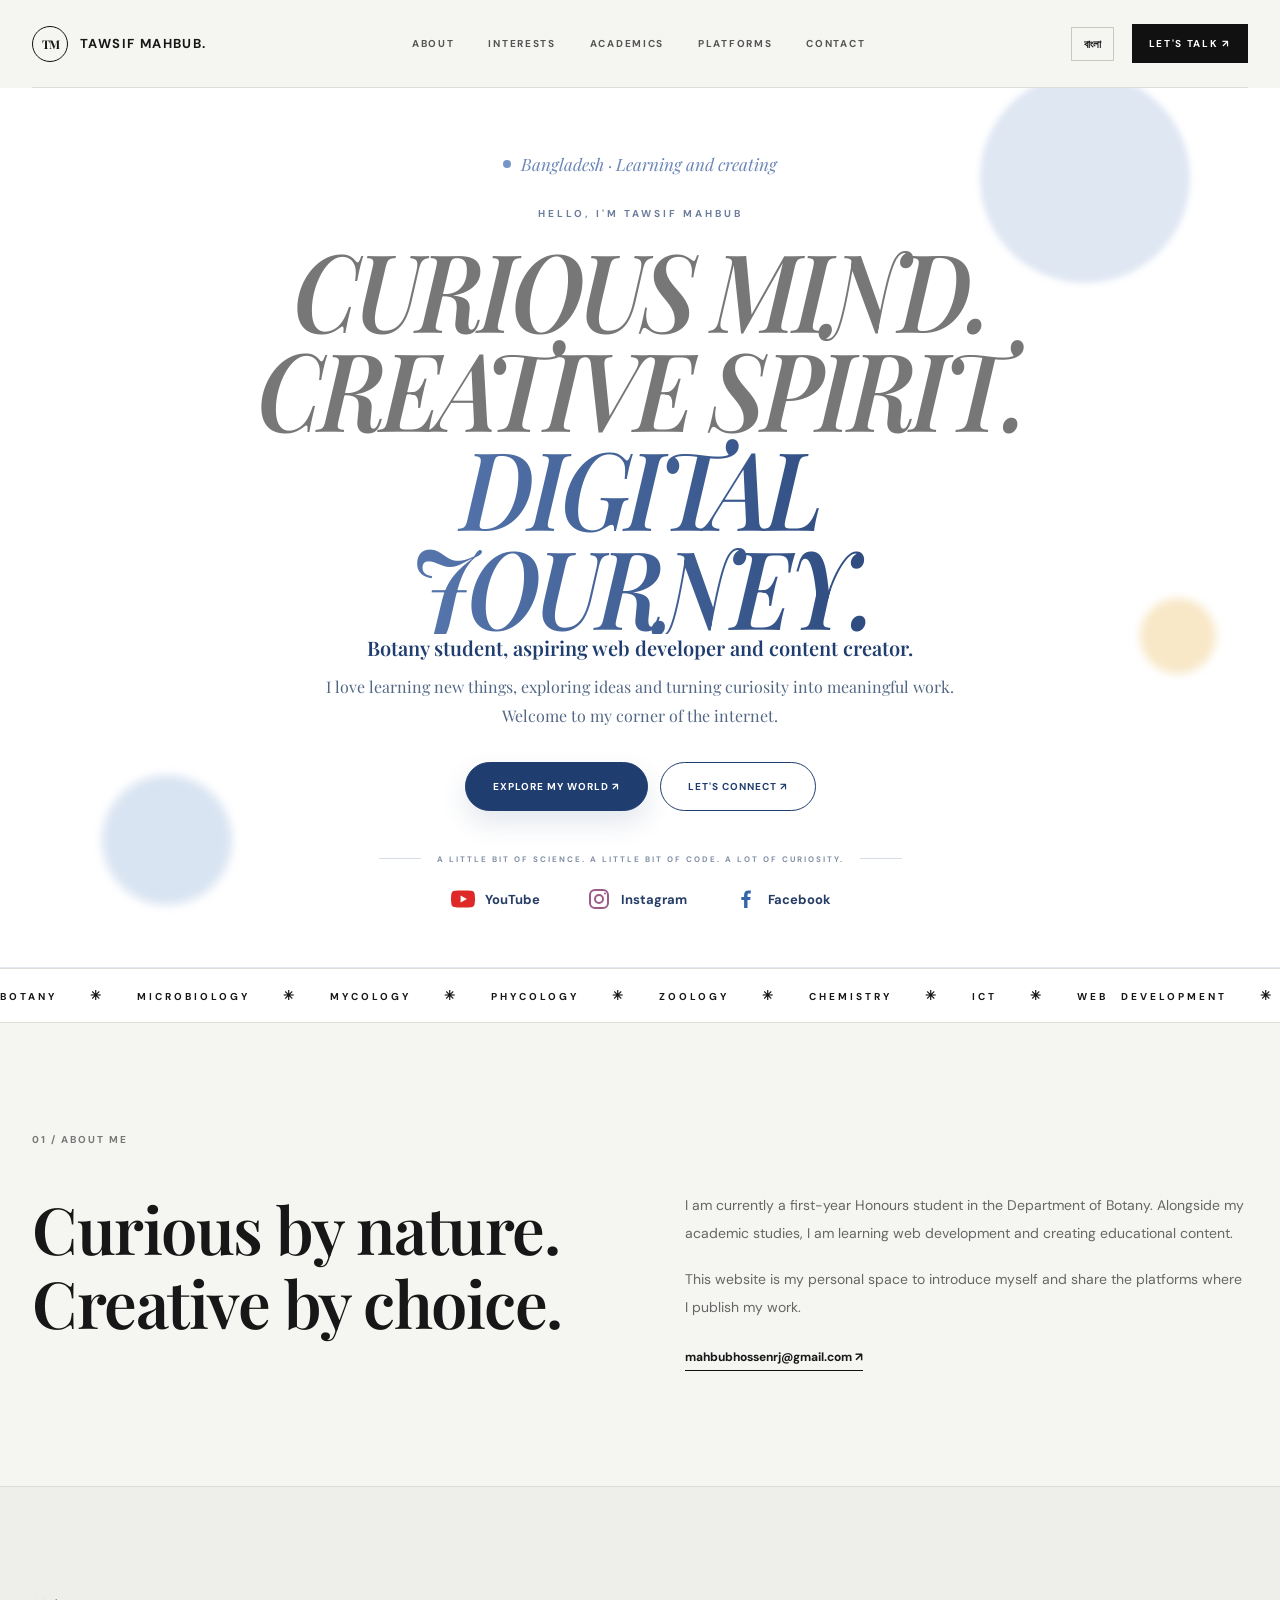
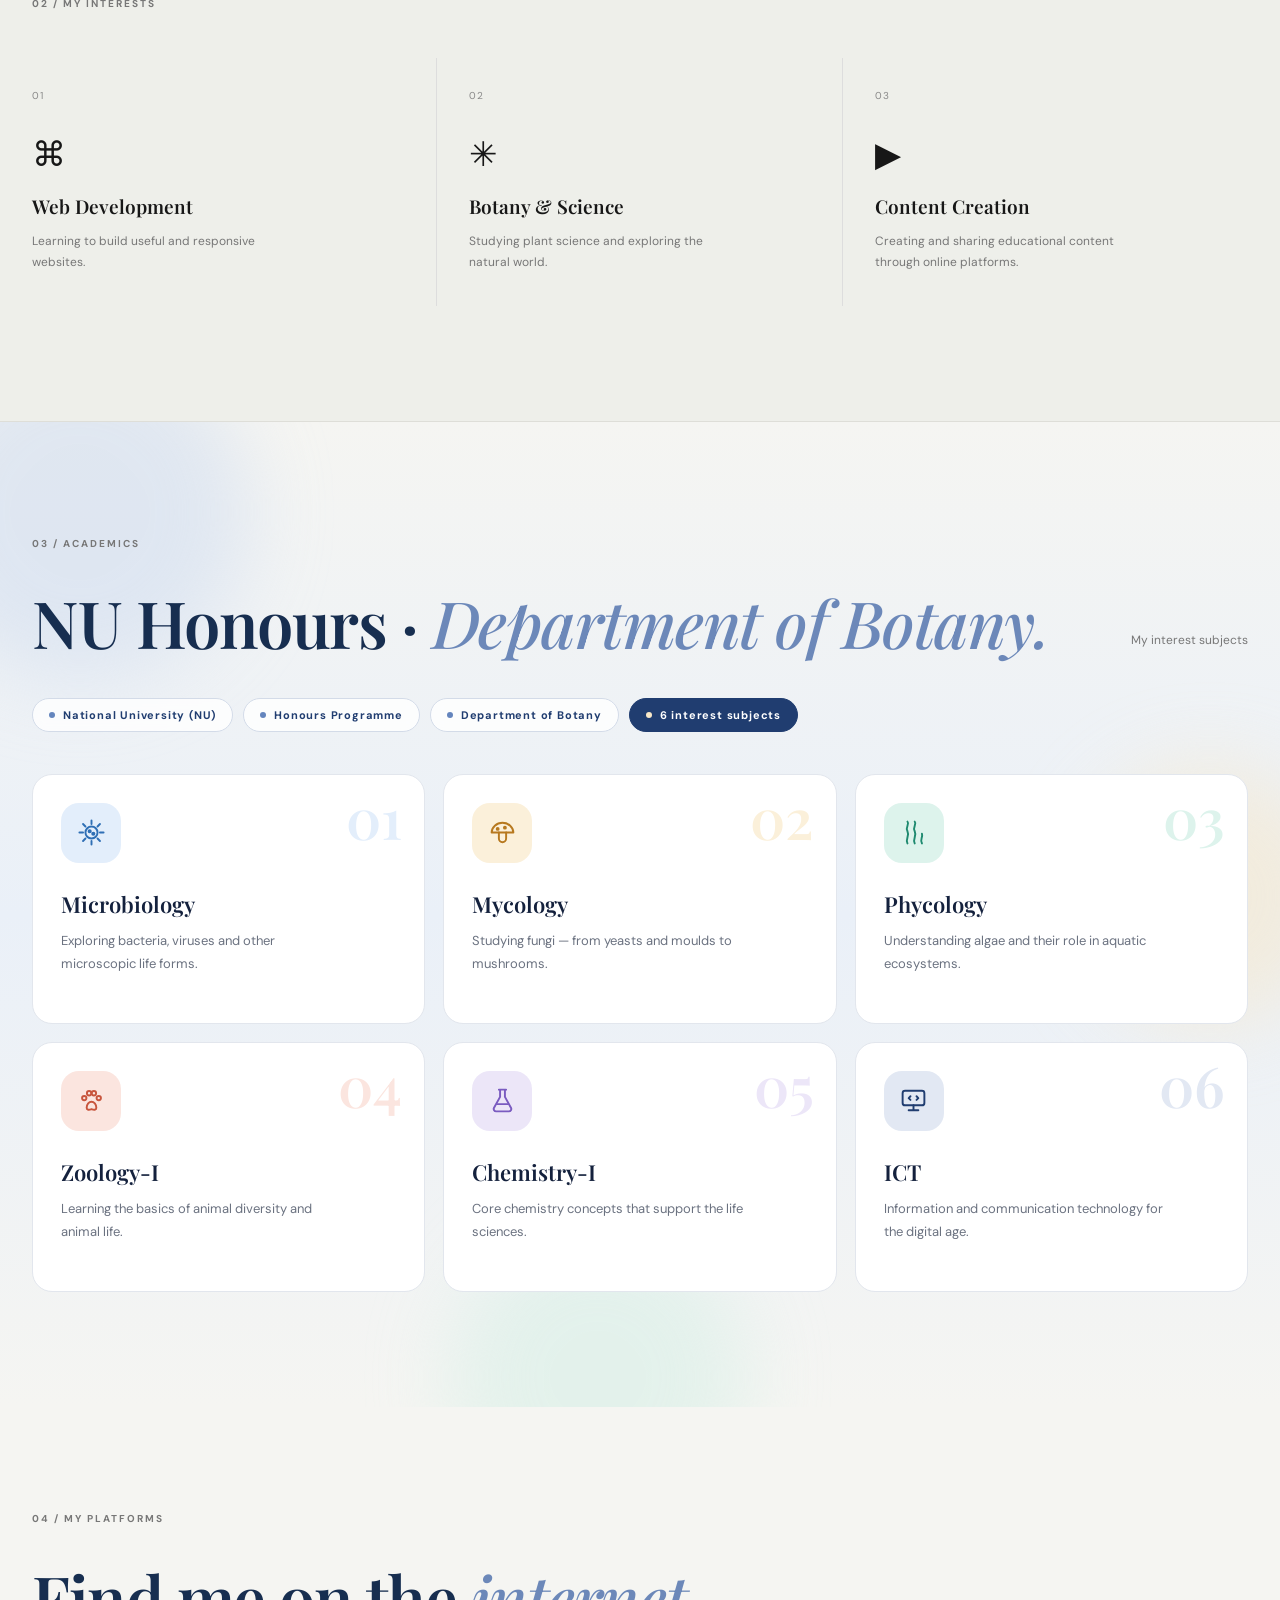
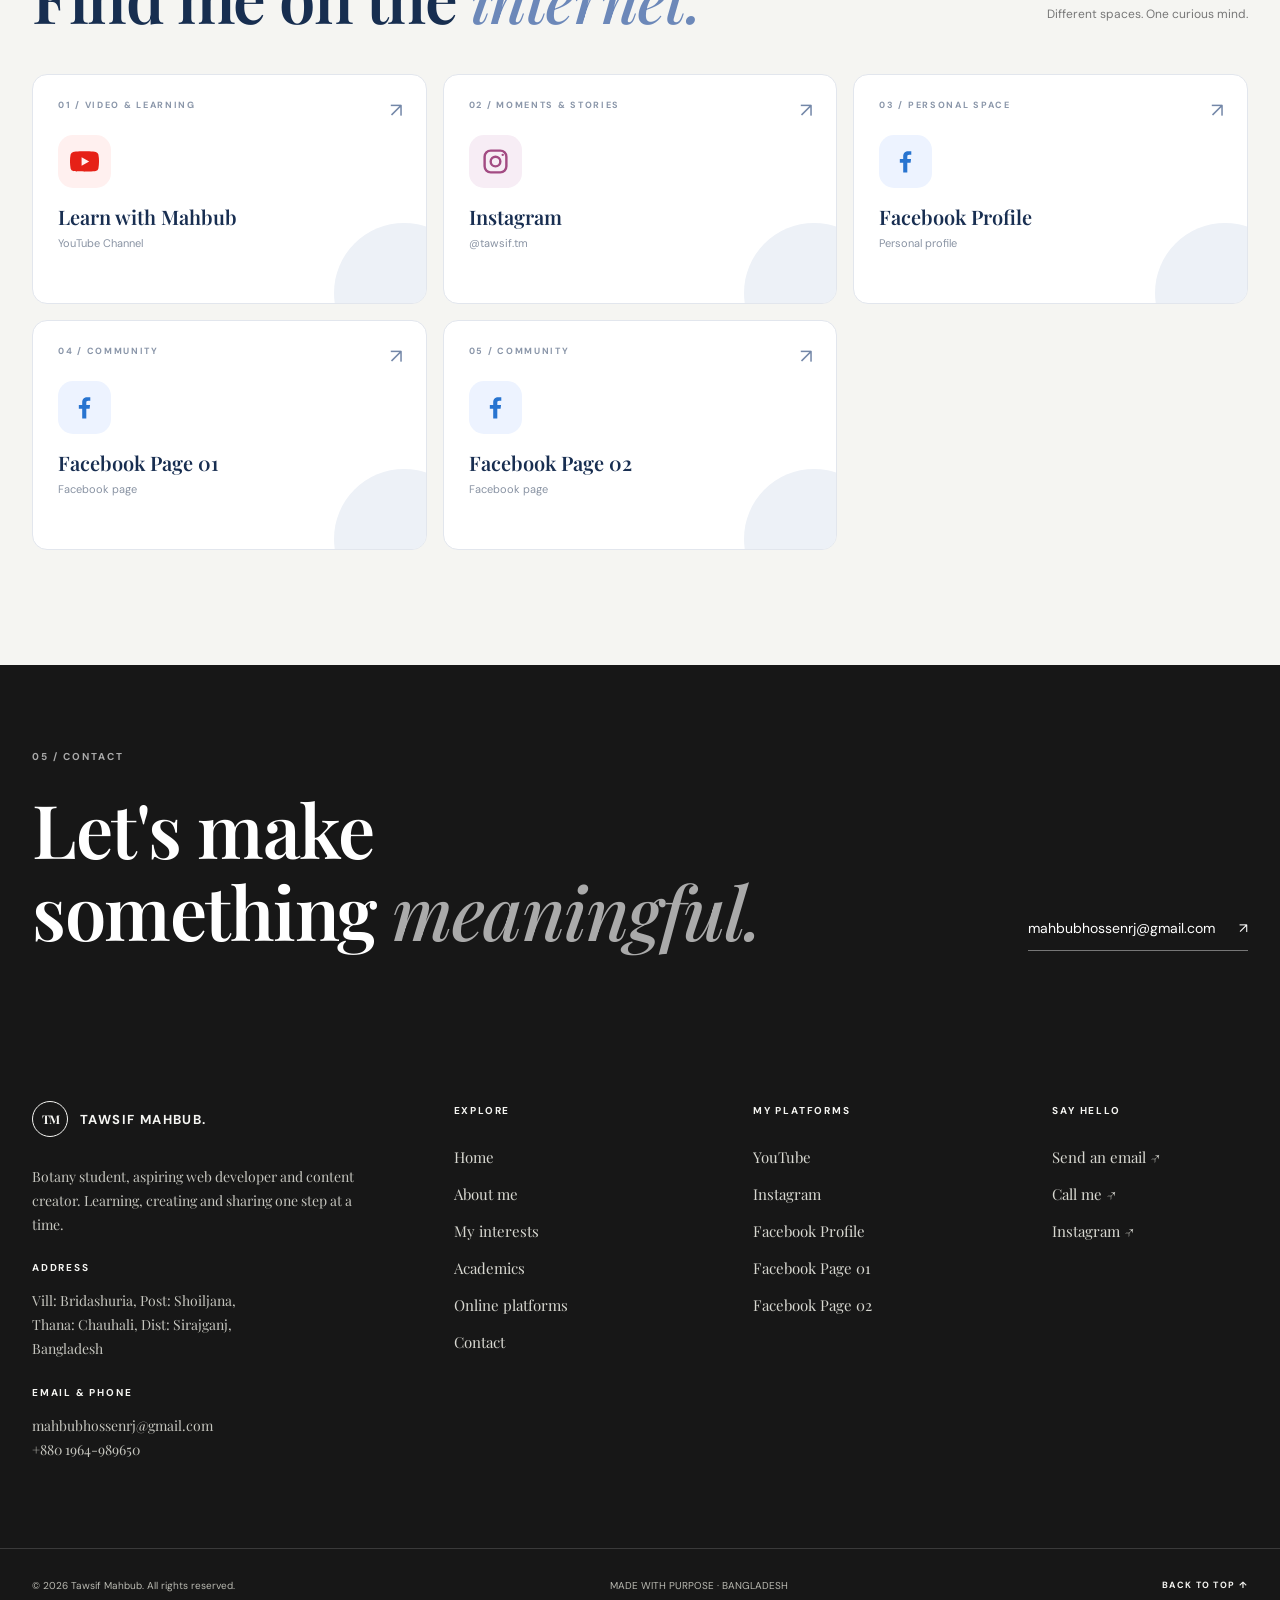
==== commit df5e7671: "Add files via upload" ====
--- a/index.html
+++ b/index.html
@@ -9,13 +9,16 @@
   <link rel="preconnect" href="https://fonts.gstatic.com" crossorigin>
   <link href="https://fonts.googleapis.com/css2?family=DM+Sans:wght@400;500;600;700&family=Playfair+Display:wght@500;600;700&family=Noto+Sans+Bengali:wght@400;500;600;700&display=swap" rel="stylesheet">
   <link rel="stylesheet" href="style.css">
+  <script>document.documentElement.classList.add("js")</script>
 </head>
 <body>
+<div class="progress" id="progress" aria-hidden="true"></div>
 <header class="header">
   <a class="logo" href="#home"><span class="logo-symbol">TM</span><span>TAWSIF MAHBUB<span class="dot">.</span></span></a>
   <nav id="nav" class="nav">
     <a href="#about" data-en="ABOUT" data-bn="পরিচিতি">ABOUT</a>
     <a href="#interests" data-en="INTERESTS" data-bn="আগ্রহ">INTERESTS</a>
+    <a href="#academics" data-en="ACADEMICS" data-bn="একাডেমিক">ACADEMICS</a>
     <a href="#platforms" data-en="PLATFORMS" data-bn="প্ল্যাটফর্ম">PLATFORMS</a>
     <a href="#contact" data-en="CONTACT" data-bn="যোগাযোগ">CONTACT</a>
   </nav>
@@ -48,7 +51,7 @@
     </div>
   </section>
 
-  <div class="ticker"><div>BOTANY <b>✳</b> WEB DEVELOPMENT <b>✳</b> CONTENT CREATION <b>✳</b> LEARNING <b>✳</b> BOTANY <b>✳</b> WEB DEVELOPMENT <b>✳</b></div></div>
+  <div class="ticker"><div class="ticker-track"><span>BOTANY <b>✳</b> MICROBIOLOGY <b>✳</b> MYCOLOGY <b>✳</b> PHYCOLOGY <b>✳</b> ZOOLOGY <b>✳</b> CHEMISTRY <b>✳</b> ICT <b>✳</b> WEB DEVELOPMENT <b>✳</b> CONTENT CREATION <b>✳</b> LEARNING <b>✳</b> </span><span aria-hidden="true">BOTANY <b>✳</b> MICROBIOLOGY <b>✳</b> MYCOLOGY <b>✳</b> PHYCOLOGY <b>✳</b> ZOOLOGY <b>✳</b> CHEMISTRY <b>✳</b> ICT <b>✳</b> WEB DEVELOPMENT <b>✳</b> CONTENT CREATION <b>✳</b> LEARNING <b>✳</b> </span></div></div>
 
   <section id="about" class="section wrap">
     <div class="section-label">01 / <span data-en="ABOUT ME" data-bn="আমার পরিচিতি">ABOUT ME</span></div>
@@ -73,8 +76,25 @@
     </div>
   </section>
 
+  <section id="academics" class="academics-band">
+    <span class="acad-orb acad-orb-a"></span><span class="acad-orb acad-orb-b"></span><span class="acad-orb acad-orb-c"></span>
+    <div class="wrap academics-inner">
+      <div class="section-label">03 / <span data-en="ACADEMICS" data-bn="একাডেমিক">ACADEMICS</span></div>
+      <div class="platform-heading"><h2 data-en="NU Honours · <em>Department of Botany.</em>" data-bn="জাতীয় বিশ্ববিদ্যালয় অনার্স · <em>উদ্ভিদবিজ্ঞান বিভাগ।</em>">NU Honours · <em>Department of Botany.</em></h2><p data-en="My interest subjects" data-bn="আমার আগ্রহের বিষয়সমূহ">My interest subjects</p></div>
+      <div class="chips"><span class="chip" data-en="National University (NU)" data-bn="জাতীয় বিশ্ববিদ্যালয় (NU)">National University (NU)</span><span class="chip" data-en="Honours Programme" data-bn="অনার্স প্রোগ্রাম">Honours Programme</span><span class="chip" data-en="Department of Botany" data-bn="উদ্ভিদবিজ্ঞান বিভাগ">Department of Botany</span><span class="chip chip-accent" data-en="6 interest subjects" data-bn="৬টি আগ্রহের বিষয়">6 interest subjects</span></div>
+      <div class="subject-grid">
+      <article class="subject-card" style="--accent:#2f6fb5;--soft:#e3eefb"><span class="subject-num">01</span><div class="subject-icon"><svg viewBox="0 0 24 24" aria-hidden="true"><circle cx="12" cy="12" r="5"/><path d="M12 2v3M12 19v3M2 12h3M19 12h3M5 5l2 2M17 17l2 2M19 5l-2 2M7 17l-2 2"/><circle cx="10.5" cy="11" r=".9"/><circle cx="13.5" cy="13" r=".9"/></svg></div><h3 data-en="Microbiology" data-bn="অণুজীববিজ্ঞান">Microbiology</h3><p data-en="Exploring bacteria, viruses and other microscopic life forms." data-bn="ব্যাকটেরিয়া, ভাইরাসসহ অণুজীবের জগৎ অন্বেষণ।">Exploring bacteria, viruses and other microscopic life forms.</p></article>
+      <article class="subject-card" style="--accent:#b7791f;--soft:#fbf0da"><span class="subject-num">02</span><div class="subject-icon"><svg viewBox="0 0 24 24" aria-hidden="true"><path d="M3 12a9 8 0 0 1 18 0z"/><path d="M9 12v5a3 3 0 0 0 6 0v-5"/><circle cx="8" cy="9" r=".8"/><circle cx="14" cy="8" r=".8"/></svg></div><h3 data-en="Mycology" data-bn="ছত্রাকবিজ্ঞান">Mycology</h3><p data-en="Studying fungi — from yeasts and moulds to mushrooms." data-bn="ইস্ট, মোল্ড থেকে মাশরুম পর্যন্ত ছত্রাকের অধ্যয়ন।">Studying fungi — from yeasts and moulds to mushrooms.</p></article>
+      <article class="subject-card" style="--accent:#1f8a70;--soft:#ddf3ec"><span class="subject-num">03</span><div class="subject-icon"><svg viewBox="0 0 24 24" aria-hidden="true"><path d="M7 21c-2-4 2-6 0-10s2-6 0-8"/><path d="M13 21c-2-4 2-6 0-10s2-6 0-8"/><path d="M19 21c-2-3 1-5 0-8"/></svg></div><h3 data-en="Phycology" data-bn="শৈবালবিজ্ঞান">Phycology</h3><p data-en="Understanding algae and their role in aquatic ecosystems." data-bn="শৈবাল ও জলজ বাস্তুতন্ত্রে এদের ভূমিকা বোঝা।">Understanding algae and their role in aquatic ecosystems.</p></article>
+      <article class="subject-card" style="--accent:#c8553d;--soft:#fbe5df"><span class="subject-num">04</span><div class="subject-icon"><svg viewBox="0 0 24 24" aria-hidden="true"><circle cx="6" cy="10" r="1.8"/><circle cx="10" cy="6" r="1.8"/><circle cx="14" cy="6" r="1.8"/><circle cx="18" cy="10" r="1.8"/><path d="M8 18c0-3 2-5 4-5s4 2 4 5c0 2-2 2-4 1.2C10 20 8 20 8 18z"/></svg></div><h3 data-en="Zoology-I" data-bn="প্রাণিবিজ্ঞান-I">Zoology-I</h3><p data-en="Learning the basics of animal diversity and animal life." data-bn="প্রাণিবৈচিত্র্য ও প্রাণীজীবনের মৌলিক ধারণা শেখা।">Learning the basics of animal diversity and animal life.</p></article>
+      <article class="subject-card" style="--accent:#7a5bc0;--soft:#ece6f8"><span class="subject-num">05</span><div class="subject-icon"><svg viewBox="0 0 24 24" aria-hidden="true"><path d="M9 3h6M10 3v6l-5 9a2 2 0 0 0 1.8 3h10.4A2 2 0 0 0 19 18l-5-9V3"/><path d="M7.5 15h9"/></svg></div><h3 data-en="Chemistry-I" data-bn="রসায়ন-I">Chemistry-I</h3><p data-en="Core chemistry concepts that support the life sciences." data-bn="জীববিজ্ঞানের ভিত্তি গড়ে দেওয়া রসায়নের মৌলিক বিষয়।">Core chemistry concepts that support the life sciences.</p></article>
+      <article class="subject-card" style="--accent:#203d70;--soft:#e2e8f3"><span class="subject-num">06</span><div class="subject-icon"><svg viewBox="0 0 24 24" aria-hidden="true"><rect x="3" y="4" width="18" height="12" rx="2"/><path d="M8 20h8M12 16v4"/><path d="M9.5 8.5 8 10l1.5 1.5M14.5 8.5 16 10l-1.5 1.5"/></svg></div><h3 data-en="ICT" data-bn="আইসিটি">ICT</h3><p data-en="Information and communication technology for the digital age." data-bn="ডিজিটাল যুগের তথ্য ও যোগাযোগ প্রযুক্তি।">Information and communication technology for the digital age.</p></article>
+      </div>
+    </div>
+  </section>
+
   <section id="platforms" class="section wrap platforms-section">
-    <div class="section-label">03 / <span data-en="MY PLATFORMS" data-bn="আমার প্ল্যাটফর্ম">MY PLATFORMS</span></div>
+    <div class="section-label">04 / <span data-en="MY PLATFORMS" data-bn="আমার প্ল্যাটফর্ম">MY PLATFORMS</span></div>
     <div class="platform-heading"><h2 data-en="Find me on the <em>internet.</em>" data-bn="অনলাইনে আমার <em>ঠিকানা।</em>">Find me on the <em>internet.</em></h2><p data-en="Different spaces. One curious mind." data-bn="ভিন্ন ভিন্ন প্ল্যাটফর্ম, একই কৌতূহলী মন।">Different spaces. One curious mind.</p></div>
     <div class="platform-cards">
       <a class="platform-card youtube-card" href="https://youtube.com/@learnwith_tawsifmahbub" target="_blank" rel="noopener"><span class="platform-card-top">01 / VIDEO & LEARNING</span><span class="platform-brand youtube-brand"><svg viewBox="0 0 24 24" aria-hidden="true"><path d="M23.5 6.2a3 3 0 0 0-2.1-2.1C19.5 3.6 12 3.6 12 3.6s-7.5 0-9.4.5A3 3 0 0 0 .5 6.2 31 31 0 0 0 0 12a31 31 0 0 0 .5 5.8 3 3 0 0 0 2.1 2.1c1.9.5 9.4.5 9.4.5s7.5 0 9.4-.5a3 3 0 0 0 2.1-2.1A31 31 0 0 0 24 12a31 31 0 0 0-.5-5.8ZM9.6 15.6V8.4l6.3 3.6-6.3 3.6Z"/></svg></span><strong>Learn with Mahbub</strong><small>YouTube Channel</small><span class="platform-arrow">↗</span></a>
@@ -86,7 +106,7 @@
   </section>
 
   <section id="contact" class="contact-band">
-    <div class="wrap contact-content"><div><div class="section-label">04 / CONTACT</div><h2 data-en="Let's make<br>something <em>meaningful.</em>" data-bn="চলুন তৈরি করি<br>অর্থবহ <em>কিছু।</em>">Let's make<br>something <em>meaningful.</em></h2></div><a class="contact-mail" href="mailto:mahbubhossenrj@gmail.com">mahbubhossenrj@gmail.com <span>↗</span></a></div>
+    <div class="wrap contact-content"><div><div class="section-label">05 / CONTACT</div><h2 data-en="Let's make<br>something <em>meaningful.</em>" data-bn="চলুন তৈরি করি<br>অর্থবহ <em>কিছু।</em>">Let's make<br>something <em>meaningful.</em></h2></div><a class="contact-mail" href="mailto:mahbubhossenrj@gmail.com">mahbubhossenrj@gmail.com <span>↗</span></a></div>
   </section>
 </main>
 
@@ -98,7 +118,7 @@
       <h4>ADDRESS</h4><p>Vill: Bridashuria, Post: Shoiljana,<br>Thana: Chauhali, Dist: Sirajganj,<br>Bangladesh</p>
       <h4>EMAIL & PHONE</h4><p><a href="mailto:mahbubhossenrj@gmail.com">mahbubhossenrj@gmail.com</a><br><a href="tel:+8801964989650">+880 1964-989650</a></p>
     </div>
-    <div class="footer-column"><h4 data-en="EXPLORE" data-bn="ঘুরে দেখুন">EXPLORE</h4><a href="#home" data-en="Home" data-bn="হোম">Home</a><a href="#about" data-en="About me" data-bn="আমার পরিচিতি">About me</a><a href="#interests" data-en="My interests" data-bn="আমার আগ্রহ">My interests</a><a href="#platforms" data-en="Online platforms" data-bn="অনলাইন প্ল্যাটফর্ম">Online platforms</a><a href="#contact" data-en="Contact" data-bn="যোগাযোগ">Contact</a></div>
+    <div class="footer-column"><h4 data-en="EXPLORE" data-bn="ঘুরে দেখুন">EXPLORE</h4><a href="#home" data-en="Home" data-bn="হোম">Home</a><a href="#about" data-en="About me" data-bn="আমার পরিচিতি">About me</a><a href="#interests" data-en="My interests" data-bn="আমার আগ্রহ">My interests</a><a href="#academics" data-en="Academics" data-bn="একাডেমিক">Academics</a><a href="#platforms" data-en="Online platforms" data-bn="অনলাইন প্ল্যাটফর্ম">Online platforms</a><a href="#contact" data-en="Contact" data-bn="যোগাযোগ">Contact</a></div>
     <div class="footer-column"><h4 data-en="MY PLATFORMS" data-bn="আমার প্ল্যাটফর্ম">MY PLATFORMS</h4><a href="https://youtube.com/@learnwith_tawsifmahbub" target="_blank" rel="noopener">YouTube</a><a href="https://www.instagram.com/tawsif.tm/" target="_blank" rel="noopener">Instagram</a><a href="https://www.facebook.com/share/1DjAcFJDGX/" target="_blank" rel="noopener">Facebook Profile</a><a href="https://www.facebook.com/share/1A8dCCLUuZ/" target="_blank" rel="noopener">Facebook Page 01</a><a href="https://www.facebook.com/share/1DKMi7rycw/" target="_blank" rel="noopener">Facebook Page 02</a></div>
     <div class="footer-column"><h4 data-en="SAY HELLO" data-bn="যোগাযোগ করুন">SAY HELLO</h4><a href="mailto:mahbubhossenrj@gmail.com">Send an email ↗</a><a href="tel:+8801964989650">Call me ↗</a><a href="https://www.instagram.com/tawsif.tm/" target="_blank" rel="noopener">Instagram ↗</a></div>
   </div>
--- a/style.css
+++ b/style.css
@@ -69,3 +69,53 @@
  .platform-card{min-height:205px;padding:17px 15px}.platform-card strong{font-size:16px}.platform-card-top{font-size:7px;letter-spacing:1px}.platform-brand{width:45px;height:45px;margin:22px 0 13px}
 }
 @media(max-width:390px){.platform-cards{grid-template-columns:1fr}.hero-actions-center{flex-direction:column;align-items:center}.hero-actions-center .button{width:220px;text-align:center}}
+
+/* ===== Motion & Academics ===== */
+@keyframes rise{from{opacity:0;transform:translateY(28px)}to{opacity:1;transform:none}}
+@keyframes float{0%,100%{transform:translateY(0)}50%{transform:translateY(-18px)}}
+@keyframes drift{0%,100%{transform:translate(0,0) scale(1)}50%{transform:translate(18px,-22px) scale(1.08)}}
+@keyframes bob{0%,100%{transform:translateY(0)}50%{transform:translateY(-3px)}}
+@keyframes shine{to{background-position:200% 0}}
+@keyframes marquee{to{transform:translateX(-50%)}}
+@keyframes pulse{0%{box-shadow:0 0 0 0 #6485bd66}100%{box-shadow:0 0 0 12px #6485bd00}}
+.progress{position:fixed;top:0;left:0;right:0;height:3px;background:linear-gradient(90deg,#6485bd,#203d70);transform:scaleX(0);transform-origin:left;z-index:200}
+.hero-center>*{animation:rise 1s cubic-bezier(.2,.7,.2,1) backwards}
+.hero-center>*:nth-child(1){animation-delay:.05s}.hero-center>*:nth-child(2){animation-delay:.15s}.hero-center>*:nth-child(3){animation-delay:.28s}.hero-center>*:nth-child(4){animation-delay:.42s}.hero-center>*:nth-child(5){animation-delay:.52s}.hero-center>*:nth-child(6){animation-delay:.62s}.hero-center>*:nth-child(7){animation-delay:.72s}.hero-center>*:nth-child(8){animation-delay:.82s}
+.orb-blue{animation:float 7s ease-in-out infinite}.orb-gold{animation:float 5.5s ease-in-out -2s infinite}.orb-soft{animation:float 8s ease-in-out -4s infinite}
+.hero-display .blue-word{background:linear-gradient(90deg,#6485bd,#203d70,#6485bd);background-size:200% 100%;-webkit-background-clip:text;background-clip:text;color:transparent;animation:shine 6s linear infinite}
+.hero-primary{transition:transform .25s,box-shadow .25s}.hero-primary:hover{transform:translateY(-3px);box-shadow:0 12px 26px #203d7030}
+.ticker{background:#fff}
+.ticker .ticker-track{display:flex;width:max-content;text-align:left;animation:marquee 38s linear infinite}
+.ticker .ticker-track:hover{animation-play-state:paused}
+.ticker-track span{white-space:nowrap;padding-right:0}
+html.js .reveal{opacity:0}
+html.js .reveal.in{opacity:1;animation:rise .9s cubic-bezier(.2,.7,.2,1) var(--d,0s) backwards}
+.academics-band{position:relative;overflow:hidden;padding:115px 0;background:linear-gradient(180deg,#F5F5F2 0%,#eaf0f8 50%,#F5F5F2 100%)}
+.academics-inner{position:relative;z-index:1}
+.acad-orb{position:absolute;border-radius:50%;filter:blur(40px);opacity:.55;pointer-events:none}
+.acad-orb-a{width:340px;height:340px;background:#cfdcf0;top:-80px;left:-90px;animation:drift 12s ease-in-out infinite}
+.acad-orb-b{width:260px;height:260px;background:#f8e8c8;right:-60px;top:35%;animation:drift 14s ease-in-out -4s infinite}
+.acad-orb-c{width:300px;height:300px;background:#d6efe6;left:35%;bottom:-120px;animation:drift 16s ease-in-out -8s infinite}
+.chips{display:flex;flex-wrap:wrap;gap:10px;margin:0 0 42px}
+.chip{display:inline-flex;align-items:center;gap:8px;padding:9px 16px;border:1px solid #d3dbe8;border-radius:999px;background:#ffffffcc;backdrop-filter:blur(6px);font-size:11px;font-weight:700;letter-spacing:.8px;color:#203d70}
+.chip:before{content:"";width:6px;height:6px;border-radius:50%;background:#6485bd}
+.chip-accent{background:#203d70;color:#fff;border-color:#203d70}.chip-accent:before{background:#f8e8c8;animation:pulse 2s infinite}
+.subject-grid{display:grid;grid-template-columns:repeat(3,1fr);gap:18px}
+.subject-card{--accent:#203d70;--soft:#e2e8f3;position:relative;isolation:isolate;overflow:hidden;min-height:250px;padding:28px 28px 30px;background:#fff;border:1px solid #e2e6ed;border-radius:20px;transition:transform .35s cubic-bezier(.2,.7,.2,1),box-shadow .35s,border-color .35s}
+.subject-card:before{content:"";position:absolute;inset:0;z-index:-1;background:radial-gradient(280px circle at var(--mx,50%) var(--my,0%),var(--soft),transparent 70%);opacity:0;transition:opacity .35s}
+.subject-card:after{content:"";position:absolute;left:0;right:0;bottom:0;height:4px;background:var(--accent);transform:scaleX(0);transform-origin:left;transition:transform .5s cubic-bezier(.2,.7,.2,1)}
+.subject-card:hover{transform:translateY(-8px);border-color:var(--accent);box-shadow:0 22px 44px #172e5018}
+.subject-card:hover:before{opacity:1}.subject-card:hover:after{transform:scaleX(1)}
+.subject-num{position:absolute;top:14px;right:22px;font:600 56px "Playfair Display",serif;color:var(--soft);line-height:1;transition:transform .4s,color .4s}
+.subject-card:hover .subject-num{transform:translateY(-4px) scale(1.08);color:var(--accent);opacity:.25}
+.subject-icon{width:60px;height:60px;border-radius:18px;display:grid;place-items:center;background:var(--soft);color:var(--accent);transition:transform .4s cubic-bezier(.2,.7,.2,1),background .3s,color .3s}
+.subject-icon svg{width:29px;height:29px;fill:none;stroke:currentColor;stroke-width:1.6;stroke-linecap:round;stroke-linejoin:round;animation:bob 4s ease-in-out infinite}
+.subject-card:nth-child(2) .subject-icon svg{animation-delay:-.7s}.subject-card:nth-child(3) .subject-icon svg{animation-delay:-1.4s}.subject-card:nth-child(4) .subject-icon svg{animation-delay:-2.1s}.subject-card:nth-child(5) .subject-icon svg{animation-delay:-2.8s}.subject-card:nth-child(6) .subject-icon svg{animation-delay:-3.5s}
+.subject-card:hover .subject-icon{transform:rotate(-9deg) scale(1.1);background:var(--accent);color:#fff}
+.subject-card h3{font:600 22px "Playfair Display",serif;margin:26px 0 10px;color:#14213d}
+body.bn .subject-card h3{font-family:"Noto Sans Bengali",sans-serif}
+.subject-card p{font-size:13px;line-height:1.8;color:#6b7280;margin:0;max-width:290px}
+.interest-grid article,.about-copy{transition:transform .3s}
+@media(max-width:900px){.subject-grid{grid-template-columns:repeat(2,1fr)}.academics-band{padding:90px 0}}
+@media(max-width:680px){.academics-band{padding:70px 0}.subject-grid{grid-template-columns:1fr;gap:14px}.subject-card{min-height:auto;padding:24px}.chips{margin-bottom:30px}.chip{font-size:10px;padding:8px 13px}}
+@media(prefers-reduced-motion:reduce){*,*:before,*:after{animation:none!important;transition:none!important}html.js .reveal{opacity:1}}
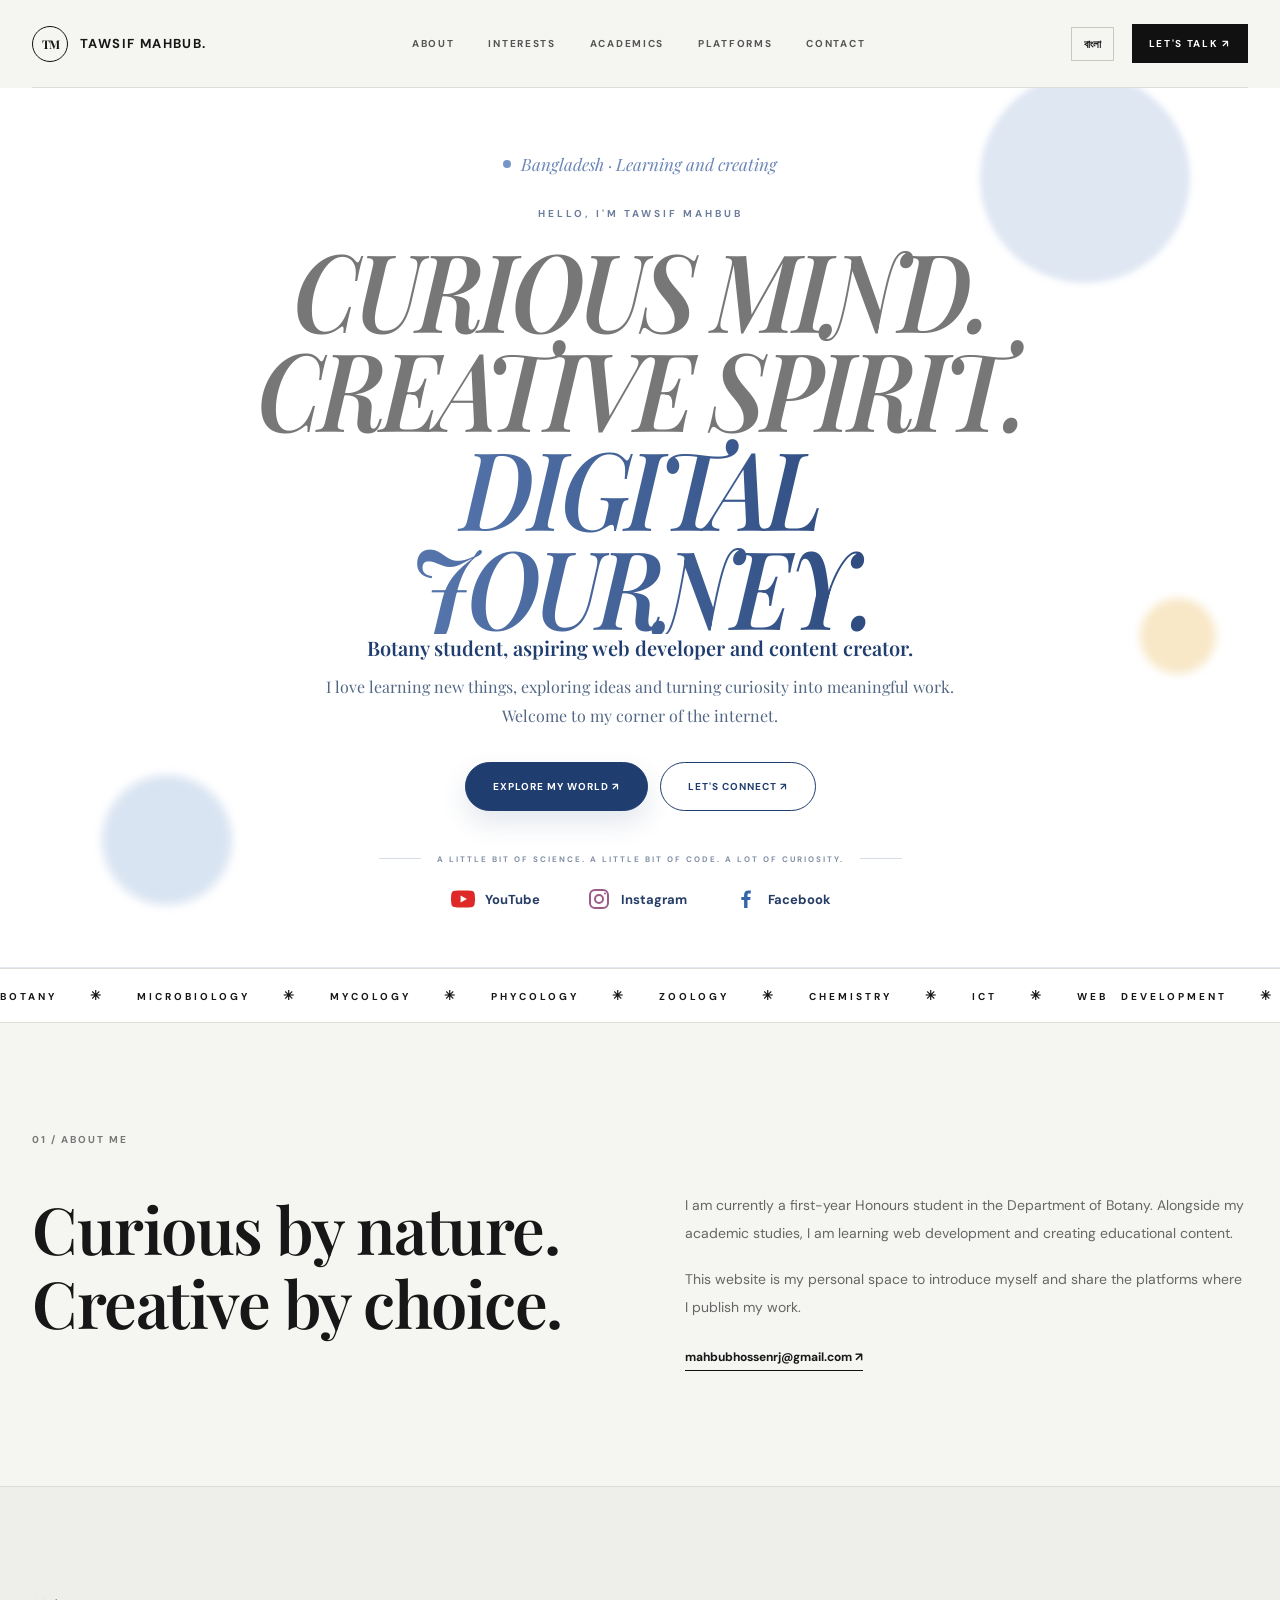
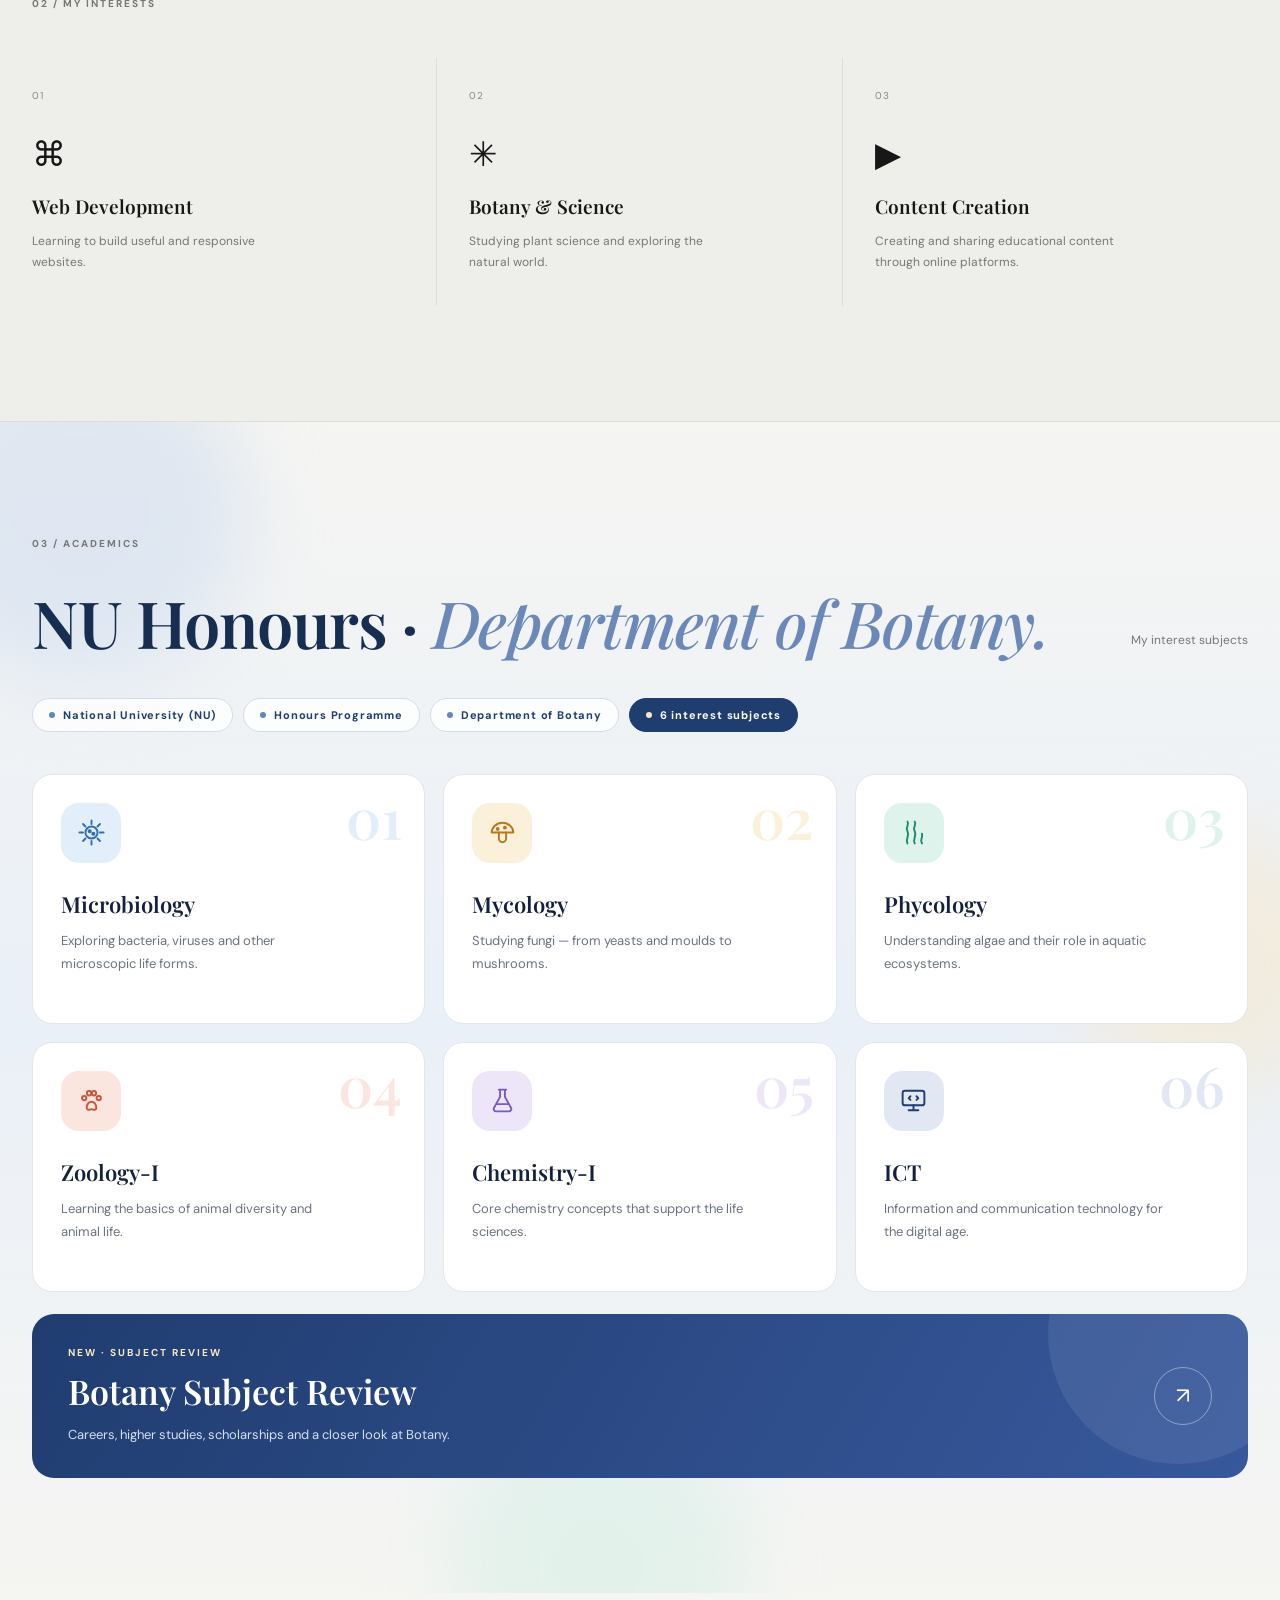
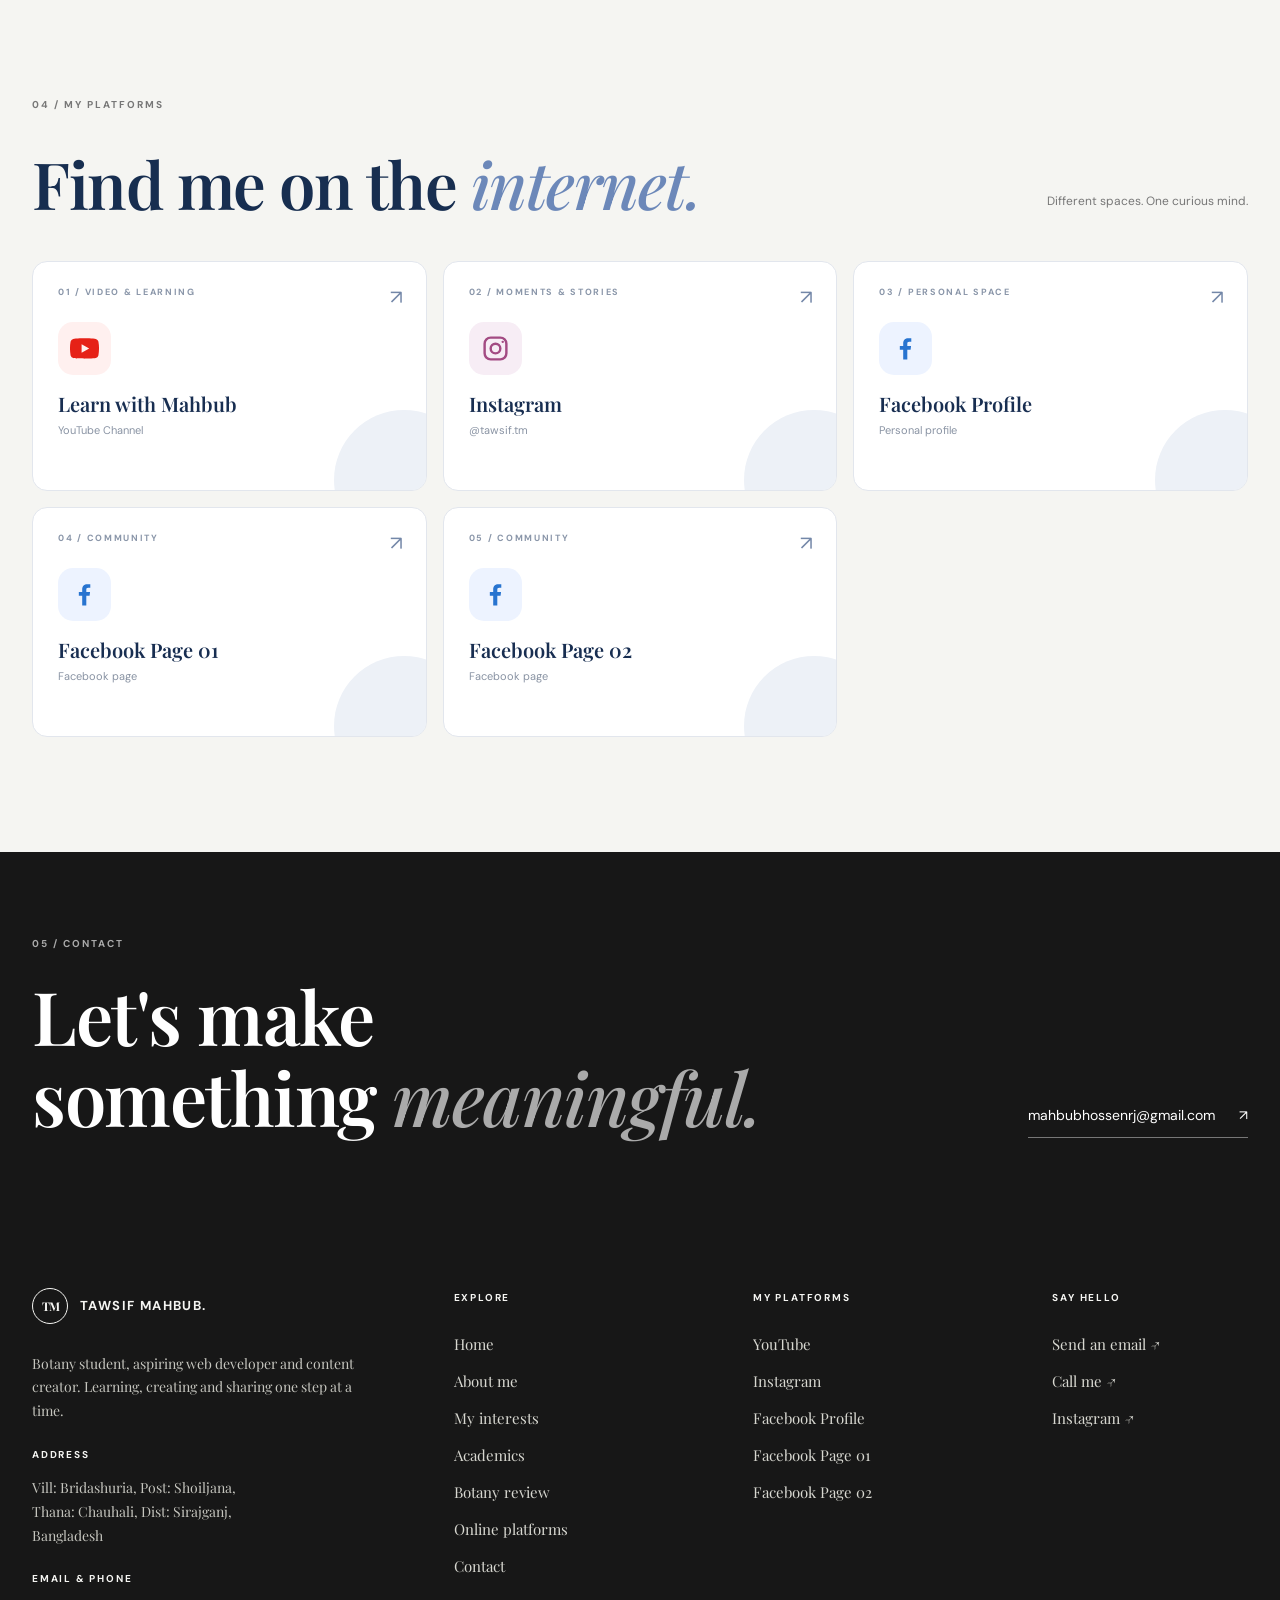
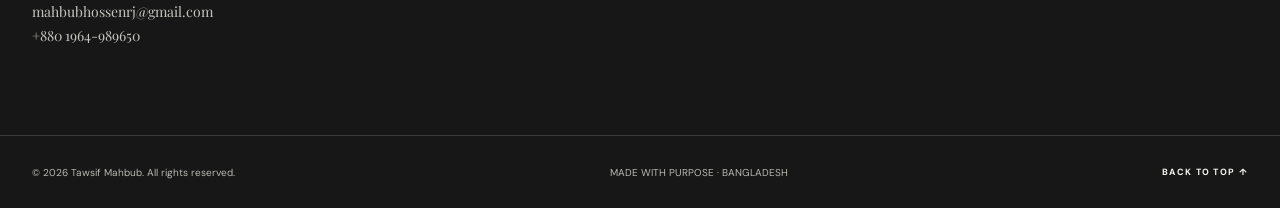
==== commit 8d3d7138: "Add files via upload" ====
--- a/index.html
+++ b/index.html
@@ -90,6 +90,7 @@
       <article class="subject-card" style="--accent:#7a5bc0;--soft:#ece6f8"><span class="subject-num">05</span><div class="subject-icon"><svg viewBox="0 0 24 24" aria-hidden="true"><path d="M9 3h6M10 3v6l-5 9a2 2 0 0 0 1.8 3h10.4A2 2 0 0 0 19 18l-5-9V3"/><path d="M7.5 15h9"/></svg></div><h3 data-en="Chemistry-I" data-bn="রসায়ন-I">Chemistry-I</h3><p data-en="Core chemistry concepts that support the life sciences." data-bn="জীববিজ্ঞানের ভিত্তি গড়ে দেওয়া রসায়নের মৌলিক বিষয়।">Core chemistry concepts that support the life sciences.</p></article>
       <article class="subject-card" style="--accent:#203d70;--soft:#e2e8f3"><span class="subject-num">06</span><div class="subject-icon"><svg viewBox="0 0 24 24" aria-hidden="true"><rect x="3" y="4" width="18" height="12" rx="2"/><path d="M8 20h8M12 16v4"/><path d="M9.5 8.5 8 10l1.5 1.5M14.5 8.5 16 10l-1.5 1.5"/></svg></div><h3 data-en="ICT" data-bn="আইসিটি">ICT</h3><p data-en="Information and communication technology for the digital age." data-bn="ডিজিটাল যুগের তথ্য ও যোগাযোগ প্রযুক্তি।">Information and communication technology for the digital age.</p></article>
       </div>
+      <a class="review-cta" href="botany-review.html"><div><span class="cta-kicker" data-en="NEW · SUBJECT REVIEW" data-bn="নতুন · সাবজেক্ট রিভিউ">NEW · SUBJECT REVIEW</span><strong data-en="Botany Subject Review" data-bn="উদ্ভিদবিজ্ঞান সাবজেক্ট রিভিউ">Botany Subject Review</strong><p data-en="Careers, higher studies, scholarships and a closer look at Botany." data-bn="ক্যারিয়ার, উচ্চশিক্ষা, স্কলারশিপ ও Botany নিয়ে বিস্তারিত।">Careers, higher studies, scholarships and a closer look at Botany.</p></div><span class="cta-arrow">↗</span></a>
     </div>
   </section>
 
@@ -118,7 +119,7 @@
       <h4>ADDRESS</h4><p>Vill: Bridashuria, Post: Shoiljana,<br>Thana: Chauhali, Dist: Sirajganj,<br>Bangladesh</p>
       <h4>EMAIL & PHONE</h4><p><a href="mailto:mahbubhossenrj@gmail.com">mahbubhossenrj@gmail.com</a><br><a href="tel:+8801964989650">+880 1964-989650</a></p>
     </div>
-    <div class="footer-column"><h4 data-en="EXPLORE" data-bn="ঘুরে দেখুন">EXPLORE</h4><a href="#home" data-en="Home" data-bn="হোম">Home</a><a href="#about" data-en="About me" data-bn="আমার পরিচিতি">About me</a><a href="#interests" data-en="My interests" data-bn="আমার আগ্রহ">My interests</a><a href="#academics" data-en="Academics" data-bn="একাডেমিক">Academics</a><a href="#platforms" data-en="Online platforms" data-bn="অনলাইন প্ল্যাটফর্ম">Online platforms</a><a href="#contact" data-en="Contact" data-bn="যোগাযোগ">Contact</a></div>
+    <div class="footer-column"><h4 data-en="EXPLORE" data-bn="ঘুরে দেখুন">EXPLORE</h4><a href="#home" data-en="Home" data-bn="হোম">Home</a><a href="#about" data-en="About me" data-bn="আমার পরিচিতি">About me</a><a href="#interests" data-en="My interests" data-bn="আমার আগ্রহ">My interests</a><a href="#academics" data-en="Academics" data-bn="একাডেমিক">Academics</a><a href="botany-review.html" data-en="Botany review" data-bn="বোটানি রিভিউ">Botany review</a><a href="#platforms" data-en="Online platforms" data-bn="অনলাইন প্ল্যাটফর্ম">Online platforms</a><a href="#contact" data-en="Contact" data-bn="যোগাযোগ">Contact</a></div>
     <div class="footer-column"><h4 data-en="MY PLATFORMS" data-bn="আমার প্ল্যাটফর্ম">MY PLATFORMS</h4><a href="https://youtube.com/@learnwith_tawsifmahbub" target="_blank" rel="noopener">YouTube</a><a href="https://www.instagram.com/tawsif.tm/" target="_blank" rel="noopener">Instagram</a><a href="https://www.facebook.com/share/1DjAcFJDGX/" target="_blank" rel="noopener">Facebook Profile</a><a href="https://www.facebook.com/share/1A8dCCLUuZ/" target="_blank" rel="noopener">Facebook Page 01</a><a href="https://www.facebook.com/share/1DKMi7rycw/" target="_blank" rel="noopener">Facebook Page 02</a></div>
     <div class="footer-column"><h4 data-en="SAY HELLO" data-bn="যোগাযোগ করুন">SAY HELLO</h4><a href="mailto:mahbubhossenrj@gmail.com">Send an email ↗</a><a href="tel:+8801964989650">Call me ↗</a><a href="https://www.instagram.com/tawsif.tm/" target="_blank" rel="noopener">Instagram ↗</a></div>
   </div>
--- a/style.css
+++ b/style.css
@@ -119,3 +119,72 @@
 @media(max-width:900px){.subject-grid{grid-template-columns:repeat(2,1fr)}.academics-band{padding:90px 0}}
 @media(max-width:680px){.academics-band{padding:70px 0}.subject-grid{grid-template-columns:1fr;gap:14px}.subject-card{min-height:auto;padding:24px}.chips{margin-bottom:30px}.chip{font-size:10px;padding:8px 13px}}
 @media(prefers-reduced-motion:reduce){*,*:before,*:after{animation:none!important;transition:none!important}html.js .reveal{opacity:1}}
+
+/* ===== CTA on home ===== */
+.review-cta{position:relative;overflow:hidden;display:flex;align-items:center;justify-content:space-between;gap:24px;margin-top:22px;padding:32px 36px;border-radius:22px;background:linear-gradient(120deg,#203d70,#37589c);color:#fff;text-decoration:none;transition:transform .35s cubic-bezier(.2,.7,.2,1),box-shadow .35s}
+.review-cta:before{content:"";position:absolute;width:260px;height:260px;border-radius:50%;right:-60px;top:-110px;background:#ffffff14;transition:transform .5s}
+.review-cta:hover{transform:translateY(-5px);box-shadow:0 22px 44px #203d7040}.review-cta:hover:before{transform:scale(1.4)}
+.cta-kicker{display:block;font-size:10px;letter-spacing:2px;font-weight:700;color:#f8e8c8;margin-bottom:10px}
+.review-cta strong{display:block;font:600 clamp(24px,3vw,34px)/1.3 "Playfair Display",serif}
+body.bn .review-cta strong{font-family:"Noto Sans Bengali",sans-serif}
+.review-cta p{margin:10px 0 0;font-size:13px;line-height:1.8;color:#d6e0f2;max-width:520px}
+.cta-arrow{flex:none;width:58px;height:58px;border-radius:50%;border:1px solid #ffffff66;display:grid;place-items:center;font-size:22px;position:relative;transition:transform .35s,background .3s,color .3s}
+.review-cta:hover .cta-arrow{transform:rotate(45deg);background:#fff;color:#203d70}
+
+/* ===== Botany review page ===== */
+.review-page,.review-page h1,.review-page h2,.review-page h3,.review-page h4{font-family:"Noto Sans Bengali","DM Sans",sans-serif}
+html{scroll-padding-top:130px}
+.review-hero{position:relative;overflow:hidden;padding:70px 0 60px;text-align:center;background:linear-gradient(180deg,#fff 0%,#eef3fa 100%);border-bottom:1px solid #deded8}
+.review-hero-inner{position:relative;z-index:1;display:flex;flex-direction:column;align-items:center}
+.back-link{align-self:flex-start;font-size:12px;font-weight:700;text-decoration:none;color:#555;border-bottom:1px solid #ccc;padding-bottom:3px;transition:color .2s,transform .2s}.back-link:hover{color:#203d70;transform:translateX(-4px)}
+.review-hero .hero-kicker{margin:44px 0 18px;font-size:11px;letter-spacing:3px;font-weight:700;color:#6485bd}
+.review-hero h1{margin:0;max-width:900px;font-weight:700;font-size:clamp(34px,5.6vw,70px);line-height:1.3;color:#203d70}
+.review-hero h1 span{background:linear-gradient(90deg,#6485bd,#1f8a70,#6485bd);background-size:200% 100%;-webkit-background-clip:text;background-clip:text;color:transparent;animation:shine 6s linear infinite}
+.review-intro{max-width:760px;margin:26px 0 30px;font-size:16px;line-height:2.05;color:#555}
+.chips-center{justify-content:center;margin:0}
+.toc{position:sticky;top:0;z-index:60;background:#F5F5F2ee;backdrop-filter:blur(10px);border-bottom:1px solid #deded8}
+.toc-inner{width:min(1390px,calc(100% - 64px));margin:auto;display:flex;gap:6px;overflow-x:auto;padding:10px 0;scrollbar-width:none}.toc-inner::-webkit-scrollbar{display:none}
+.toc a{flex:none;padding:8px 16px;border-radius:999px;font-size:13px;font-weight:600;color:#555;text-decoration:none;transition:background .25s,color .25s}
+.toc a:hover{background:#e6ecf6;color:#203d70}.toc a.active{background:#203d70;color:#fff}
+.review-block{padding:80px 0;border-bottom:1px solid #e3e3dd}
+.review-block:nth-of-type(even){background:#f0f2ee}
+.review-block h2{margin:22px 0 22px;font-weight:700;font-size:clamp(26px,3.6vw,42px);line-height:1.35;color:#14213d}
+.review-lead{max-width:780px;margin:0 0 30px;font-size:16px;line-height:2;color:#555}
+.review-note{max-width:780px;margin:30px 0 0;padding-left:18px;border-left:3px solid #6485bd;font-size:15px;line-height:1.95;color:#444}
+.sub-h3{margin:34px 0 16px;font-size:18px;font-weight:700;color:#203d70}
+.tag-cloud{display:flex;flex-wrap:wrap;gap:10px;margin:6px 0 4px}
+.tag{padding:9px 17px;border:1px solid #d3dbe8;border-radius:999px;background:#fff;font:600 13px "DM Sans","Noto Sans Bengali",sans-serif;color:#203d70;cursor:default;transition:transform .25s cubic-bezier(.2,.7,.2,1),background .25s,color .25s,box-shadow .25s}
+.tag:hover{transform:translateY(-4px) scale(1.04);background:#203d70;color:#fff;box-shadow:0 10px 20px #203d7030}
+.check-list{list-style:none;margin:0;padding:0;display:grid;grid-template-columns:repeat(2,1fr);gap:14px}
+.check-list li{position:relative;padding:18px 20px 18px 62px;background:#fff;border:1px solid #e2e6ed;border-radius:16px;font-size:15px;line-height:1.7;transition:transform .3s,box-shadow .3s,border-color .3s}
+.check-list li:before{content:"✓";position:absolute;left:18px;top:50%;transform:translateY(-50%);width:30px;height:30px;border-radius:50%;display:grid;place-items:center;background:#ddf3ec;color:#1f8a70;font-weight:700;font-size:14px;transition:background .3s,color .3s}
+.check-list li:hover{transform:translateX(6px);border-color:#1f8a70;box-shadow:0 12px 26px #172e5012}.check-list li:hover:before{background:#1f8a70;color:#fff}
+.duo{display:grid;grid-template-columns:1fr 1fr;gap:18px;align-items:start}
+.stack{display:grid;gap:18px}
+.panel{padding:28px 30px;background:#fff;border:1px solid #e2e6ed;border-radius:20px;transition:box-shadow .3s,border-color .3s}
+.panel:hover{box-shadow:0 18px 38px #172e5012;border-color:#c5d1e4}
+.panel h3{margin:0 0 18px;font-size:20px;font-weight:700;color:#14213d}
+.panel h4{margin:22px 0 12px;font-size:12px;letter-spacing:1.5px;font-weight:700;color:#6485bd}
+.panel h3+h4{margin-top:0}
+.panel-list{list-style:none;margin:0;padding:0;display:grid;gap:11px}
+.panel-list li{position:relative;padding-left:22px;font-size:14.5px;line-height:1.7;color:#333}
+.panel-list li:before{content:"";position:absolute;left:0;top:.7em;width:8px;height:8px;border-radius:50%;background:#6485bd;transition:transform .25s}
+.panel-list li:hover:before{transform:scale(1.5)}
+.panel-list.cols-3{grid-template-columns:repeat(3,1fr);gap:12px 24px}
+.panel-note{margin:18px 0 0;font-size:14px;line-height:1.9;color:#555}.panel-note.first{margin:0 0 14px}
+.table-wrap{overflow-x:auto;border:1px solid #e2e6ed;border-radius:20px;background:#fff}
+.review-table{width:100%;border-collapse:collapse;min-width:520px}
+.review-table th{padding:16px 24px;text-align:left;font-size:12px;letter-spacing:1.5px;background:#203d70;color:#fff}
+.review-table td{padding:18px 24px;font-size:15px;line-height:1.7;border-top:1px solid #edf0f4}
+.review-table td:first-child{width:30%;font-weight:700;color:#203d70}
+.review-table tbody tr{transition:background .2s}.review-table tbody tr:hover{background:#eef3fa}
+.review-finale{padding:90px 0 100px}
+.quote-block{position:relative;overflow:hidden;padding:64px clamp(26px,6vw,80px);border-radius:28px;background:linear-gradient(135deg,#203d70,#2f5aa3 60%,#1f8a70);color:#fff;text-align:center}
+.quote-block:before{content:"";position:absolute;width:380px;height:380px;border-radius:50%;left:-120px;bottom:-190px;background:#ffffff12;animation:drift 12s ease-in-out infinite}
+.quote-mark{position:absolute;top:6px;left:30px;font:700 150px/1 "Playfair Display",serif;color:#ffffff1f}
+.quote-block h2{position:relative;margin:0 0 20px;font-weight:700;font-size:clamp(26px,4vw,46px);line-height:1.4}
+.quote-block p{position:relative;max-width:680px;margin:0 auto 28px;font-size:16px;line-height:2;color:#dfe8f6}
+.quote-block blockquote{position:relative;margin:0 auto 34px;padding:18px 26px;max-width:560px;border:1px solid #ffffff4d;border-radius:16px;font:italic 500 clamp(18px,2.4vw,24px)/1.5 "Playfair Display",serif;color:#f8e8c8}
+.signature{position:relative}.signature strong{display:block;font-size:18px}.signature span{display:block;margin-top:6px;font-size:13px;line-height:1.8;color:#c9d7ee}
+@media(max-width:900px){.duo{grid-template-columns:1fr}.panel-list.cols-3{grid-template-columns:repeat(2,1fr)}.toc-inner{width:calc(100% - 36px)}}
+@media(max-width:680px){.review-hero{padding:48px 0 44px}.review-hero .hero-kicker{margin-top:32px}.review-block{padding:56px 0}.check-list{grid-template-columns:1fr}.panel-list.cols-3{grid-template-columns:1fr}.panel{padding:22px 20px}.review-cta{padding:26px 22px}.cta-arrow{width:46px;height:46px}.quote-block{padding:48px 22px}.quote-mark{font-size:100px;left:14px}.review-finale{padding:60px 0 70px}}
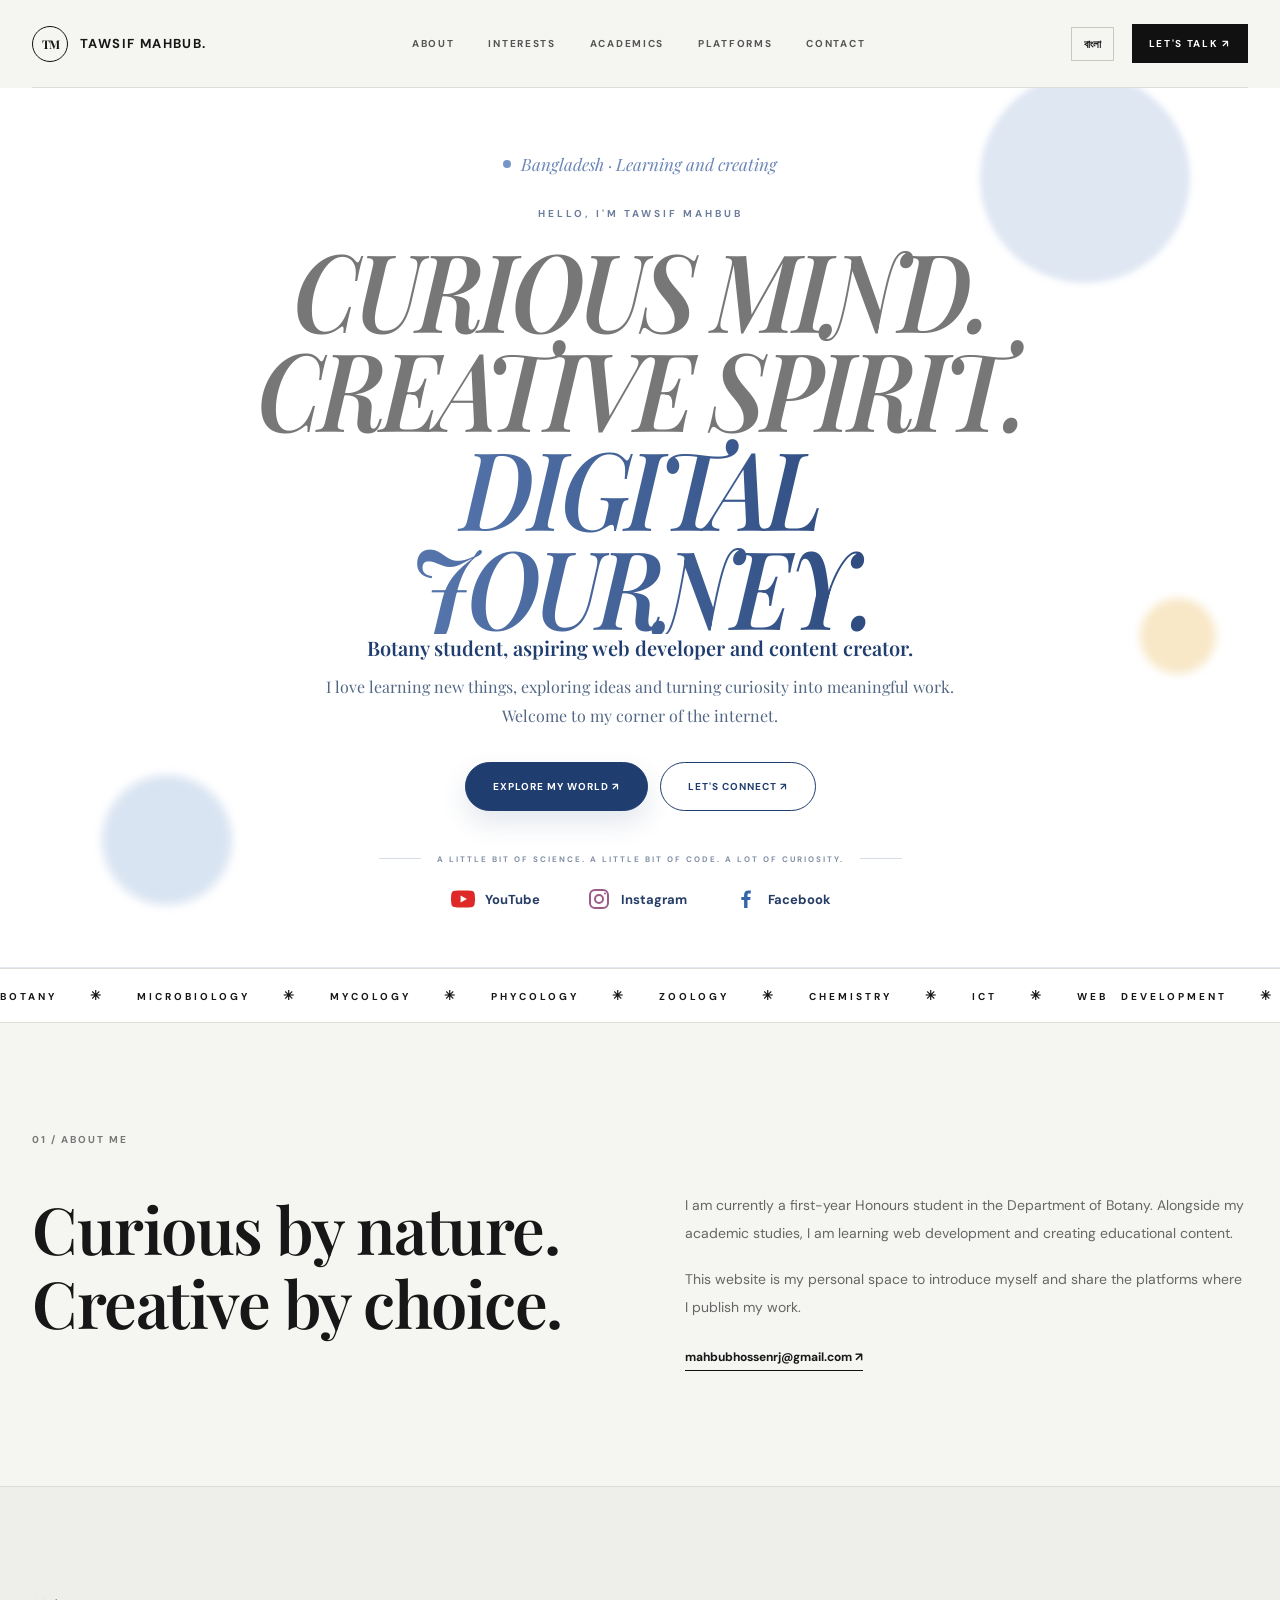
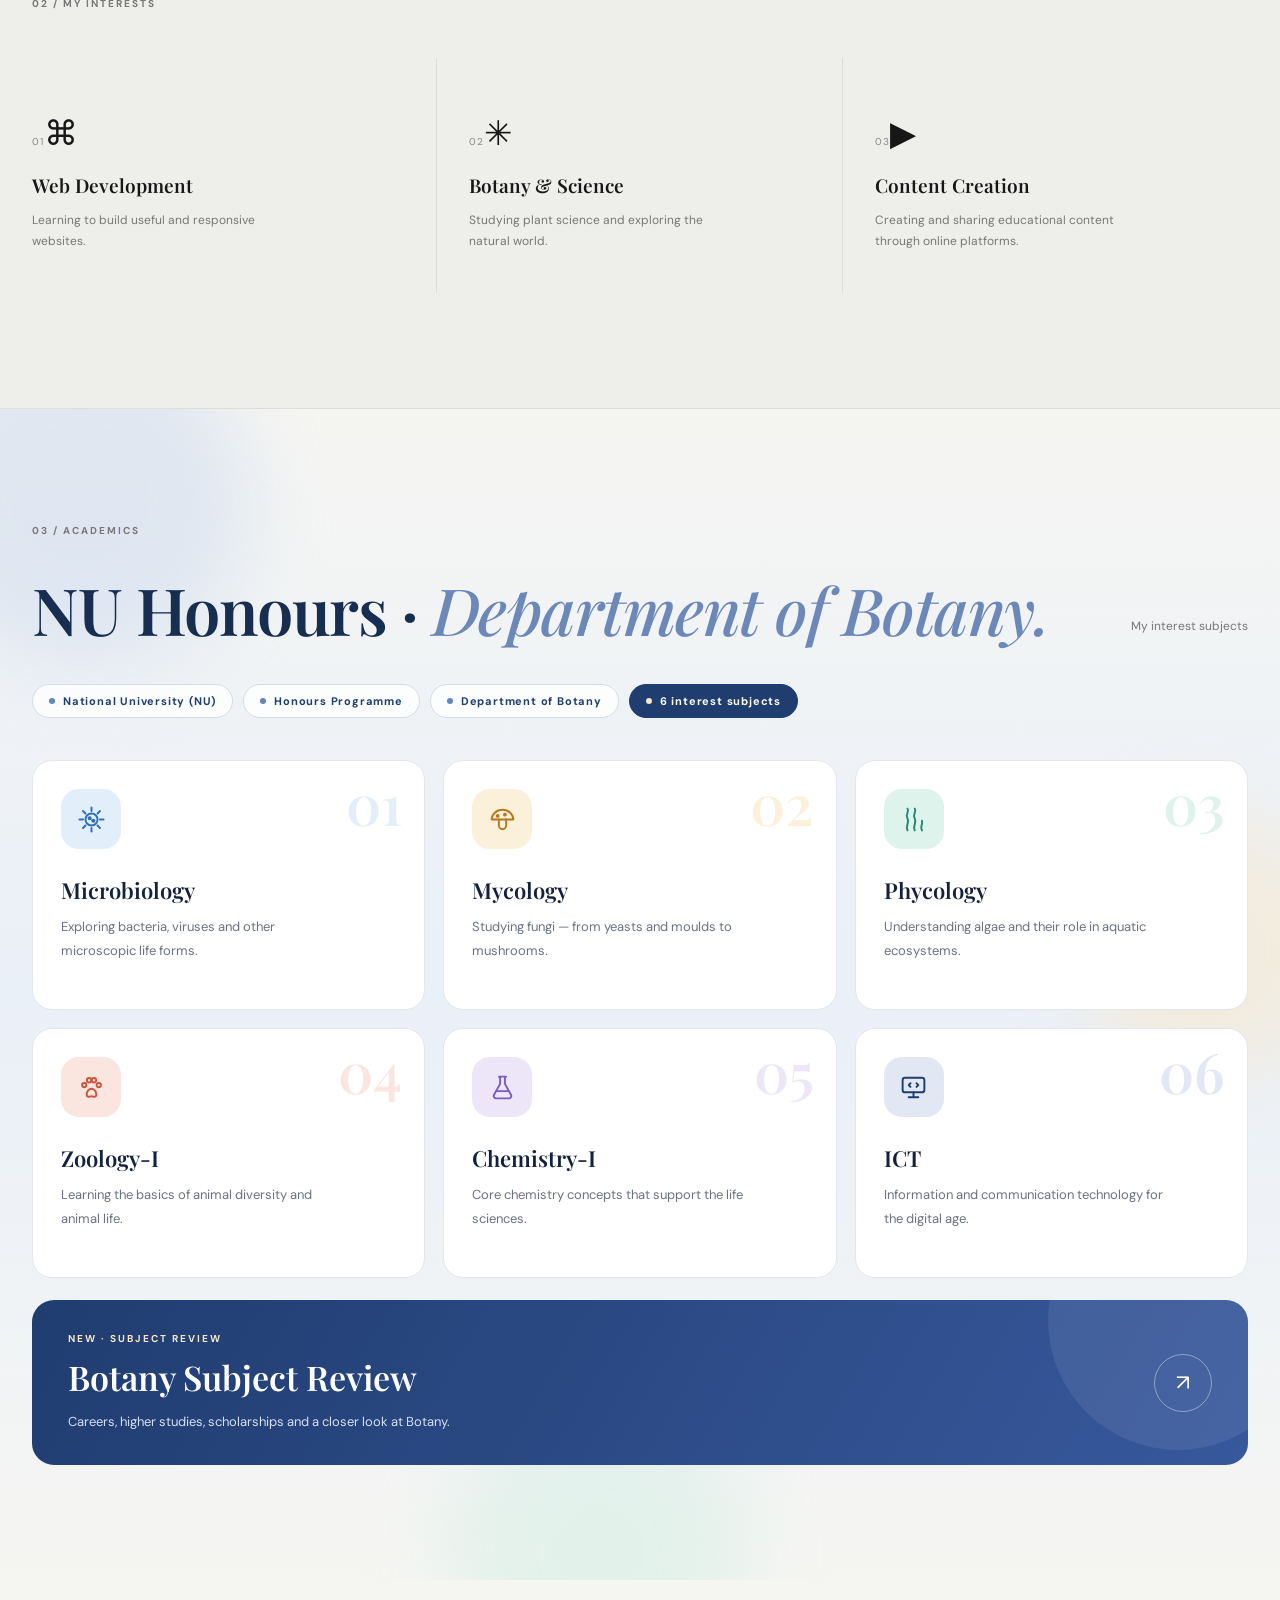
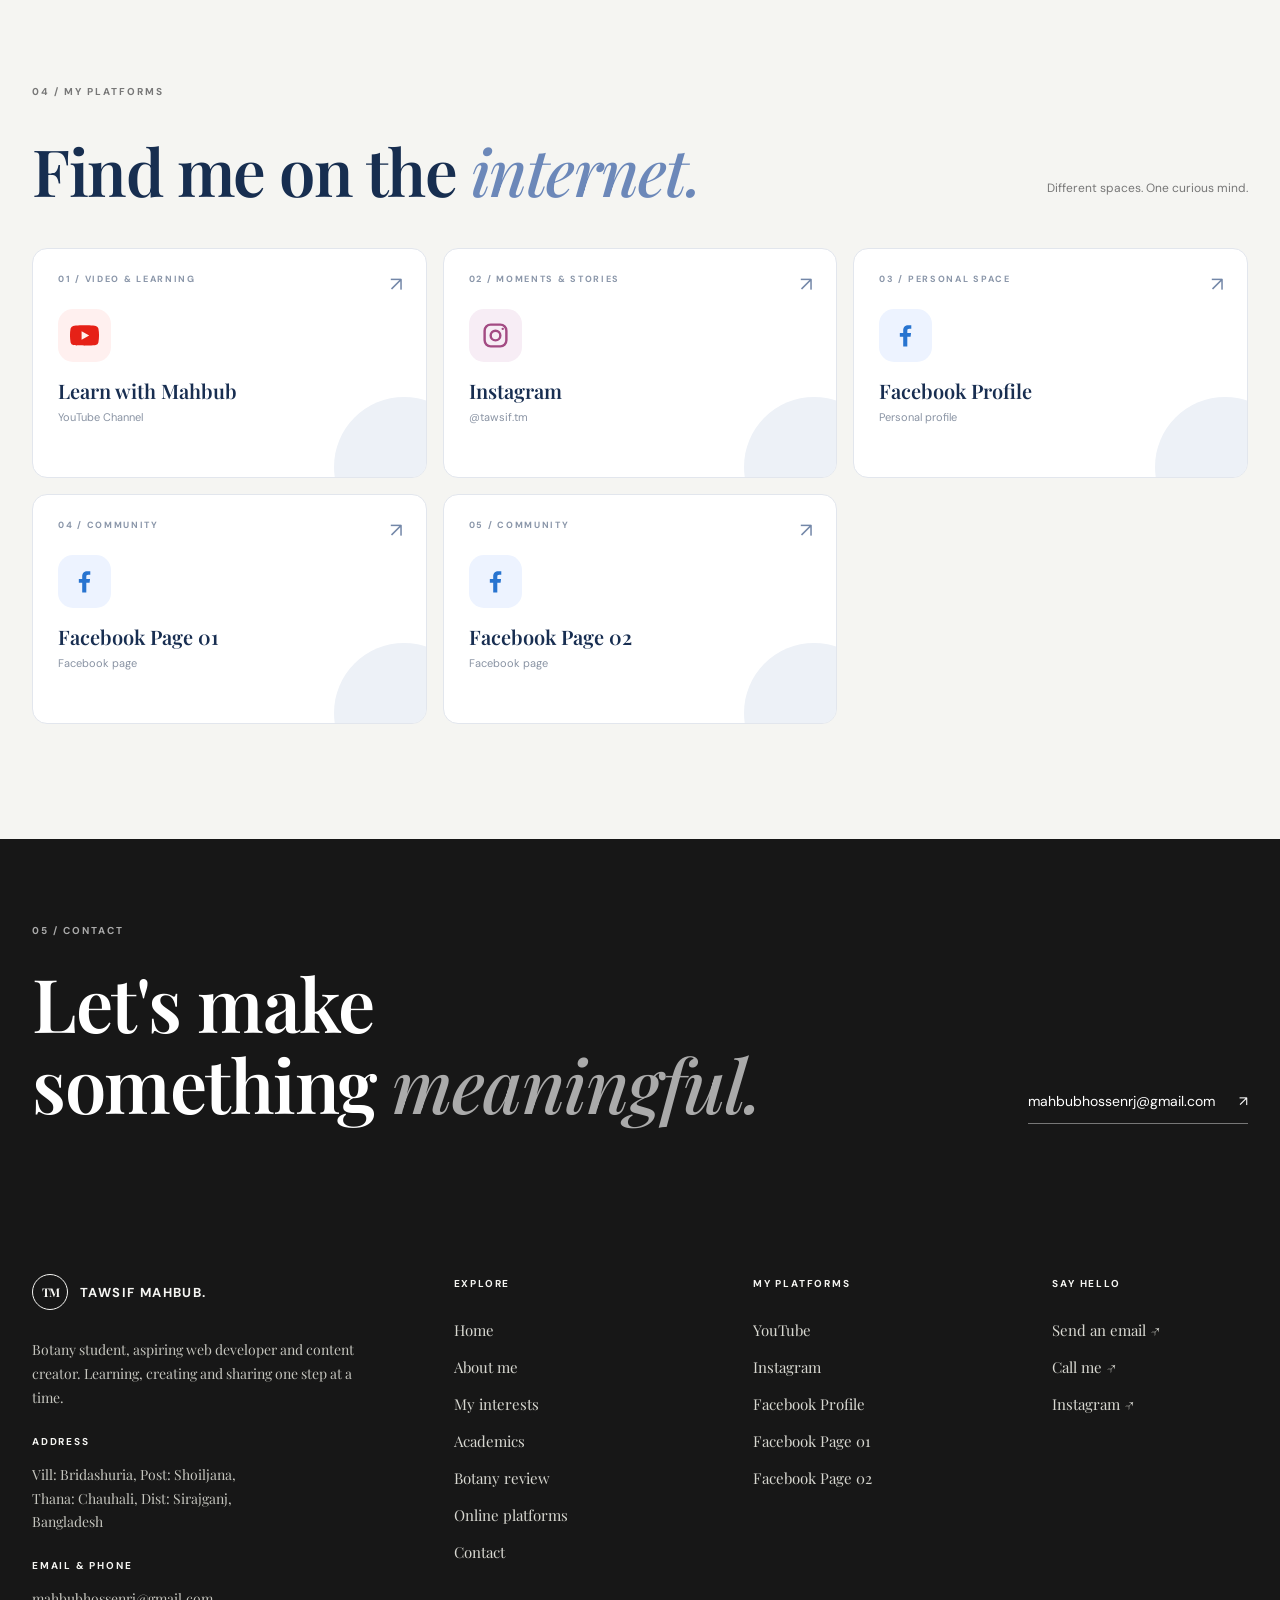
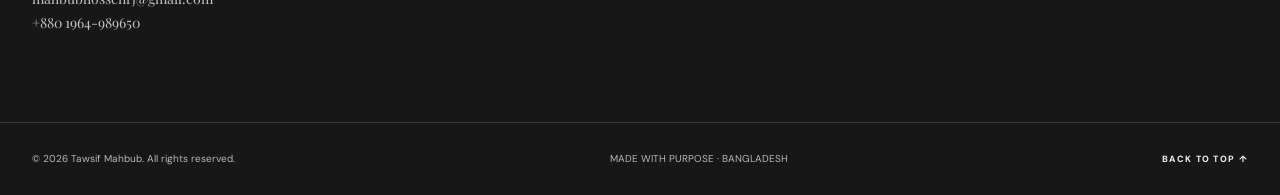
==== commit c447e351: "Add files via upload" ====
--- a/index.html
+++ b/index.html
@@ -125,6 +125,7 @@
   </div>
   <div class="footer-bottom"><div class="wrap bottom-inner"><span>© <span id="year"></span> Tawsif Mahbub. All rights reserved.</span><span>MADE WITH PURPOSE · BANGLADESH</span><a href="#home">BACK TO TOP ↑</a></div></div>
 </footer>
+<button class="to-top" id="toTop" type="button" aria-label="উপরে যান"><span>↑</span></button>
 <script src="script.js"></script>
 </body>
 </html>
--- a/style.css
+++ b/style.css
@@ -139,7 +139,7 @@
 .back-link{align-self:flex-start;font-size:12px;font-weight:700;text-decoration:none;color:#555;border-bottom:1px solid #ccc;padding-bottom:3px;transition:color .2s,transform .2s}.back-link:hover{color:#203d70;transform:translateX(-4px)}
 .review-hero .hero-kicker{margin:44px 0 18px;font-size:11px;letter-spacing:3px;font-weight:700;color:#6485bd}
 .review-hero h1{margin:0;max-width:900px;font-weight:700;font-size:clamp(34px,5.6vw,70px);line-height:1.3;color:#203d70}
-.review-hero h1 span{background:linear-gradient(90deg,#6485bd,#1f8a70,#6485bd);background-size:200% 100%;-webkit-background-clip:text;background-clip:text;color:transparent;animation:shine 6s linear infinite}
+.review-hero h1 .grad{background:linear-gradient(90deg,#6485bd,#1f8a70,#6485bd);background-size:200% 100%;-webkit-background-clip:text;background-clip:text;color:transparent;animation:shine 6s linear infinite}
 .review-intro{max-width:760px;margin:26px 0 30px;font-size:16px;line-height:2.05;color:#555}
 .chips-center{justify-content:center;margin:0}
 .toc{position:sticky;top:0;z-index:60;background:#F5F5F2ee;backdrop-filter:blur(10px);border-bottom:1px solid #deded8}
@@ -179,7 +179,7 @@
 .review-table td:first-child{width:30%;font-weight:700;color:#203d70}
 .review-table tbody tr{transition:background .2s}.review-table tbody tr:hover{background:#eef3fa}
 .review-finale{padding:90px 0 100px}
-.quote-block{position:relative;overflow:hidden;padding:64px clamp(26px,6vw,80px);border-radius:28px;background:linear-gradient(135deg,#203d70,#2f5aa3 60%,#1f8a70);color:#fff;text-align:center}
+.quote-block{position:relative;overflow:hidden;padding:64px clamp(26px,6vw,80px);border-radius:28px;background:linear-gradient(120deg,#203d70,#2f5aa3,#1f8a70,#2f5aa3,#203d70);background-size:300% 100%;animation:gradmove 14s ease-in-out infinite;color:#fff;text-align:center}
 .quote-block:before{content:"";position:absolute;width:380px;height:380px;border-radius:50%;left:-120px;bottom:-190px;background:#ffffff12;animation:drift 12s ease-in-out infinite}
 .quote-mark{position:absolute;top:6px;left:30px;font:700 150px/1 "Playfair Display",serif;color:#ffffff1f}
 .quote-block h2{position:relative;margin:0 0 20px;font-weight:700;font-size:clamp(26px,4vw,46px);line-height:1.4}
@@ -188,3 +188,42 @@
 .signature{position:relative}.signature strong{display:block;font-size:18px}.signature span{display:block;margin-top:6px;font-size:13px;line-height:1.8;color:#c9d7ee}
 @media(max-width:900px){.duo{grid-template-columns:1fr}.panel-list.cols-3{grid-template-columns:repeat(2,1fr)}.toc-inner{width:calc(100% - 36px)}}
 @media(max-width:680px){.review-hero{padding:48px 0 44px}.review-hero .hero-kicker{margin-top:32px}.review-block{padding:56px 0}.check-list{grid-template-columns:1fr}.panel-list.cols-3{grid-template-columns:1fr}.panel{padding:22px 20px}.review-cta{padding:26px 22px}.cta-arrow{width:46px;height:46px}.quote-block{padding:48px 22px}.quote-mark{font-size:100px;left:14px}.review-finale{padding:60px 0 70px}}
+
+.table-wrap+.duo{margin-top:30px}
+
+/* ===== Extra motion & polish (v2) ===== */
+@keyframes pop{from{opacity:0;transform:scale(.7)}to{opacity:1;transform:none}}
+@keyframes slideIn{from{opacity:0;transform:translateX(-18px)}to{opacity:1;transform:none}}
+@keyframes sway{0%,100%{transform:rotate(-9deg) translateY(0)}50%{transform:rotate(9deg) translateY(-14px)}}
+@keyframes gradmove{0%,100%{background-position:0 50%}50%{background-position:100% 50%}}
+@keyframes glow{0%,100%{text-shadow:0 0 0 #f8e8c800}50%{text-shadow:0 0 22px #f8e8c866}}
+@keyframes grow{from{width:0}to{width:90px}}
+.review-hero h1 .w{display:inline-block;animation:rise .9s cubic-bezier(.2,.7,.2,1) calc(var(--i)*.13s + .1s) backwards}
+.leaf{position:absolute;z-index:0;fill:none;stroke:#1f8a70;stroke-width:1.4;stroke-linecap:round;stroke-linejoin:round;opacity:.32;transform-origin:50% 100%;animation:sway 7s ease-in-out infinite;pointer-events:none}
+.leaf-1{width:88px;left:6%;top:22%}.leaf-2{width:56px;right:9%;top:16%;stroke:#6485bd;animation-duration:9s;animation-delay:-3s}.leaf-3{width:72px;right:16%;bottom:10%;animation-duration:8s;animation-delay:-5s}
+.stats{display:grid;grid-template-columns:repeat(4,1fr);gap:14px;width:100%;max-width:880px;margin-top:38px}
+.stat{padding:22px 12px 18px;border:1px solid #d3dbe8;border-radius:20px;background:#ffffffcc;backdrop-filter:blur(6px);transition:transform .35s cubic-bezier(.2,.7,.2,1),box-shadow .35s,border-color .35s}
+.stat:hover{transform:translateY(-6px);box-shadow:0 18px 34px #203d7018;border-color:#6485bd}
+.stat b{display:block;font:700 clamp(32px,4vw,46px)/1 "Playfair Display",serif;color:#203d70}
+.stat span{display:block;margin-top:10px;font-size:12.5px;line-height:1.6;color:#666}
+.review-block{position:relative;overflow:hidden}
+.review-block .wrap{position:relative;z-index:1}
+.review-block:after{content:attr(data-n);position:absolute;right:3%;top:10px;font:700 clamp(130px,19vw,280px)/1 "Playfair Display",serif;color:transparent;-webkit-text-stroke:1px #203d7020;pointer-events:none;transform:translateY(var(--py,0px));will-change:transform}
+.review-block h2:after{content:"";display:block;width:0;height:4px;margin-top:16px;border-radius:4px;background:linear-gradient(90deg,#6485bd,#1f8a70)}
+.review-block h2.in:after{animation:grow 1s .35s cubic-bezier(.2,.7,.2,1) forwards}
+.tag-cloud.in .tag{animation:pop .5s cubic-bezier(.2,.7,.2,1) calc(var(--k,0)*45ms + .15s) backwards}
+.panel.in .panel-list li{animation:slideIn .55s cubic-bezier(.2,.7,.2,1) calc(var(--k,0)*60ms + .25s) backwards}
+.check-list li.in:before{animation:pop .6s cubic-bezier(.2,.7,.2,1) .35s backwards}
+.table-wrap.in tbody tr{animation:slideIn .6s cubic-bezier(.2,.7,.2,1) calc(var(--k,0)*110ms + .25s) backwards}
+.panel{transform:perspective(900px) rotateX(var(--rx,0deg)) rotateY(var(--ry,0deg));transition:transform .25s ease-out,box-shadow .3s,border-color .3s}
+.panel:hover h3{color:#203d70}
+.review-note{transition:border-color .3s,padding-left .3s}.review-note:hover{border-left-color:#1f8a70;padding-left:26px}
+.quote-block blockquote{animation:glow 5s ease-in-out infinite}
+.to-top{position:fixed;right:22px;bottom:22px;z-index:90;width:52px;height:52px;padding:0;border:0;border-radius:50%;cursor:pointer;background:conic-gradient(#203d70 calc(var(--p,0)*1%),#d3dbe8 0);opacity:0;transform:translateY(20px) scale(.8);pointer-events:none;transition:opacity .35s,transform .35s cubic-bezier(.2,.7,.2,1);box-shadow:0 10px 24px #203d7026}
+.to-top span{position:absolute;inset:4px;border-radius:50%;display:grid;place-items:center;background:#fff;color:#203d70;font-size:20px;font-weight:700;transition:background .25s,color .25s}
+.to-top.show{opacity:1;transform:none;pointer-events:auto}
+.to-top:hover span{background:#203d70;color:#fff}
+.interest-grid article{transition:transform .35s cubic-bezier(.2,.7,.2,1)}.interest-grid article:hover{transform:translateY(-6px)}
+.interest-icon{display:inline-block;transition:transform .5s cubic-bezier(.2,.7,.2,1)}.interest-grid article:hover .interest-icon{transform:rotate(18deg) scale(1.2)}
+@media(max-width:900px){.stats{grid-template-columns:repeat(2,1fr)}.leaf-1{left:2%}}
+@media(max-width:680px){.stats{margin-top:28px}.review-block:after{font-size:120px;top:0}.to-top{right:14px;bottom:14px;width:46px;height:46px}.leaf-2,.leaf-3{display:none}}
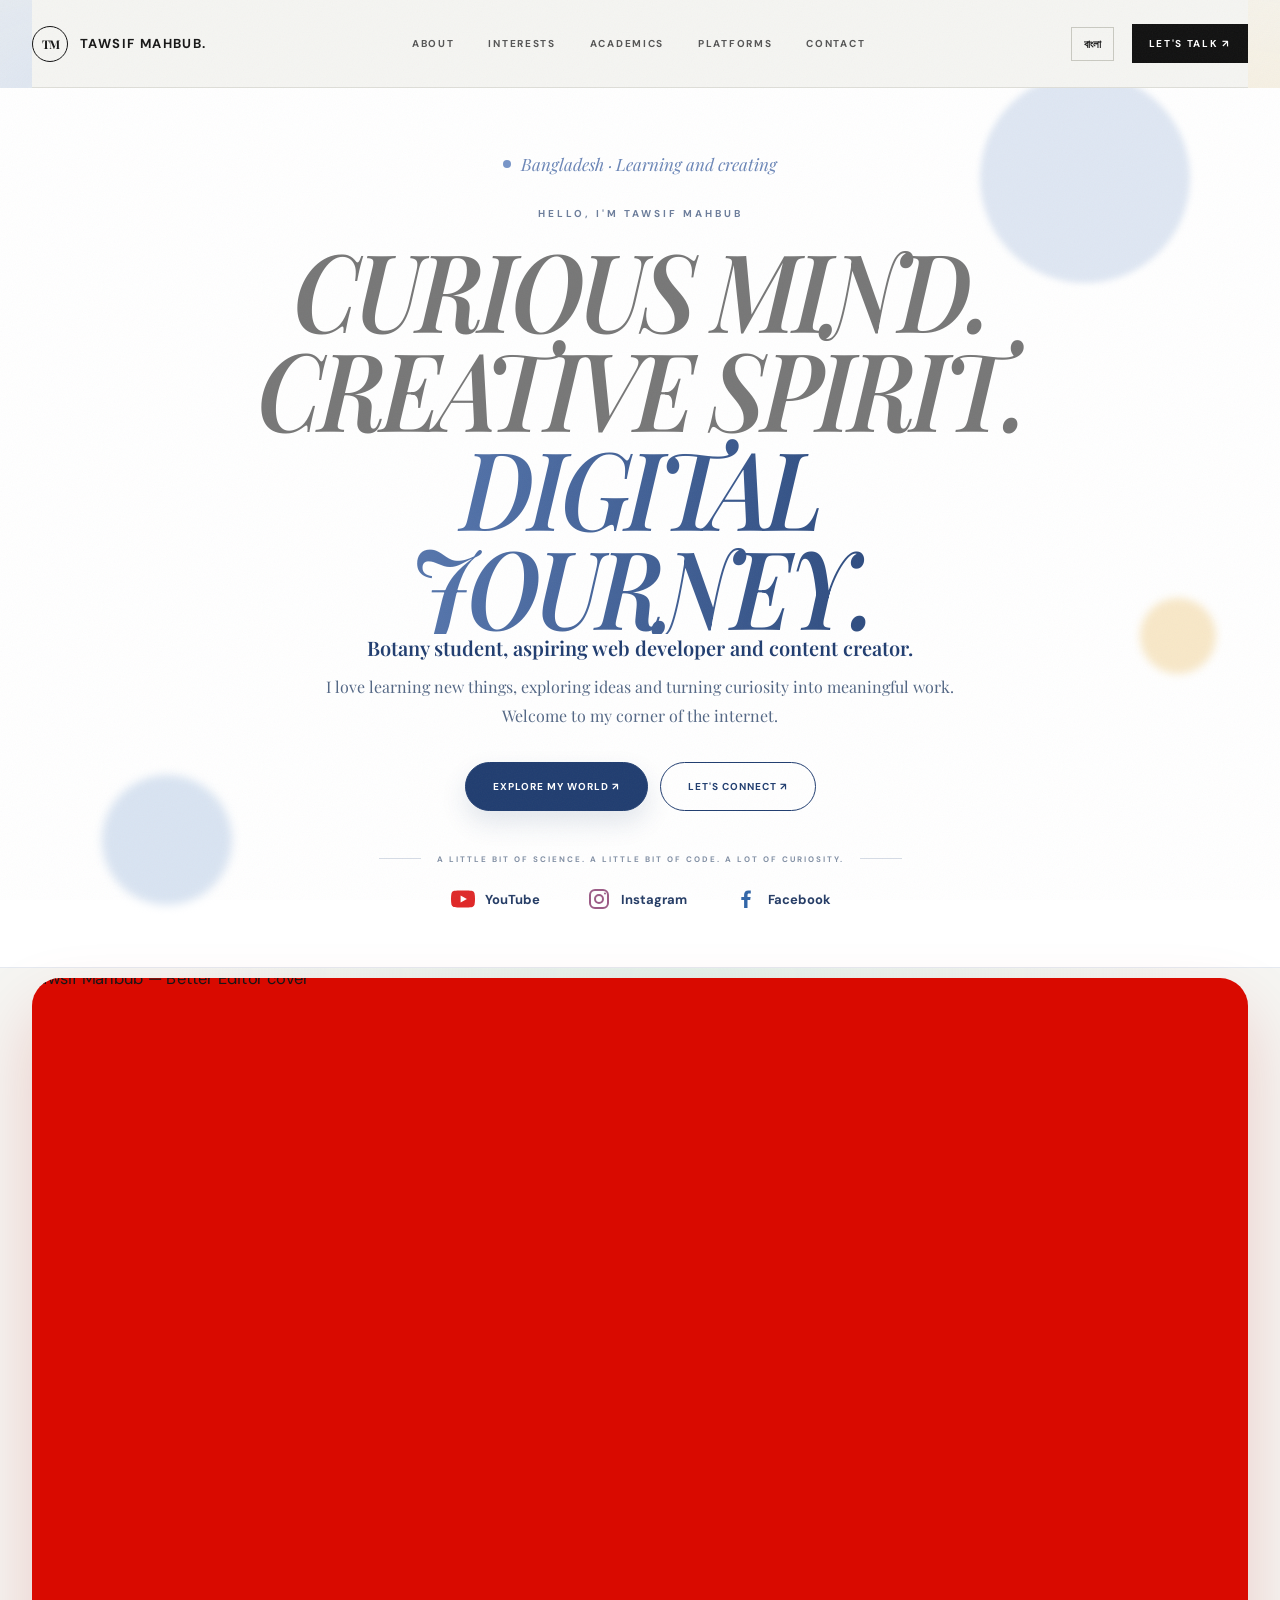
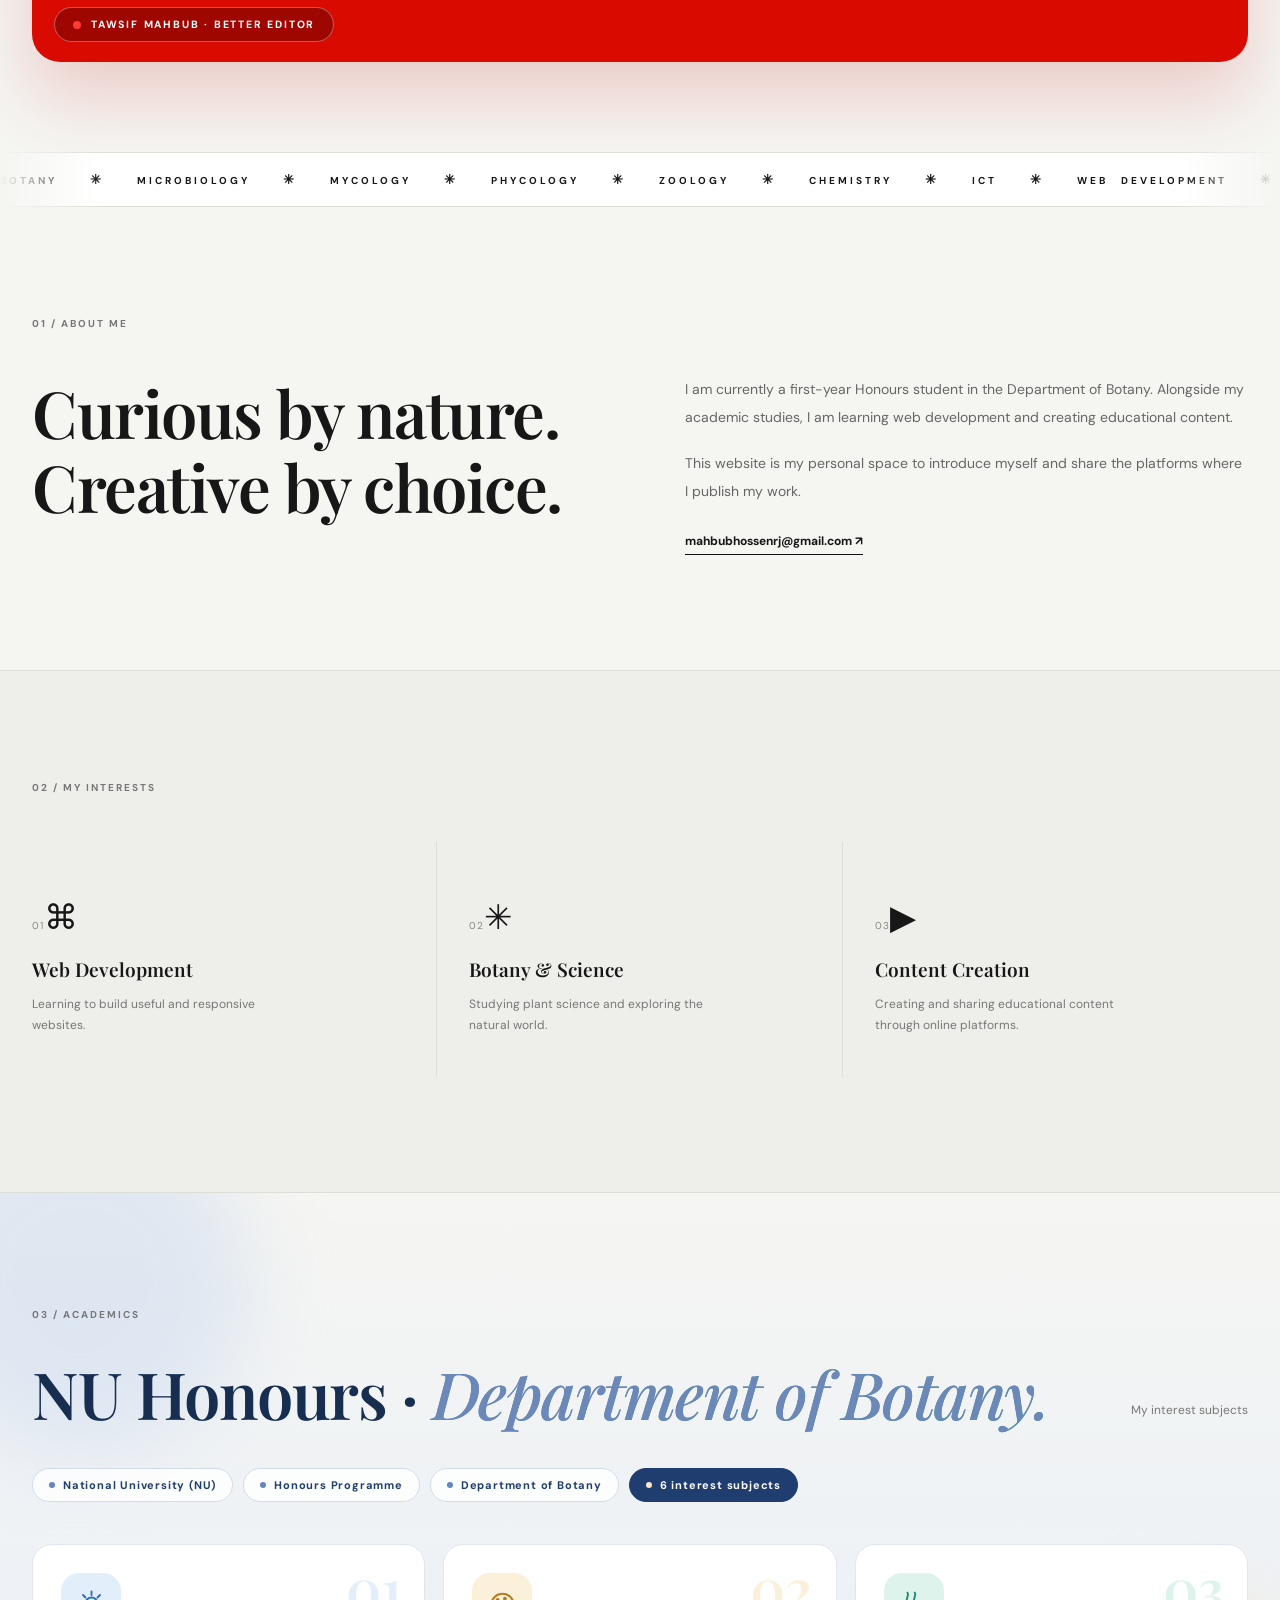
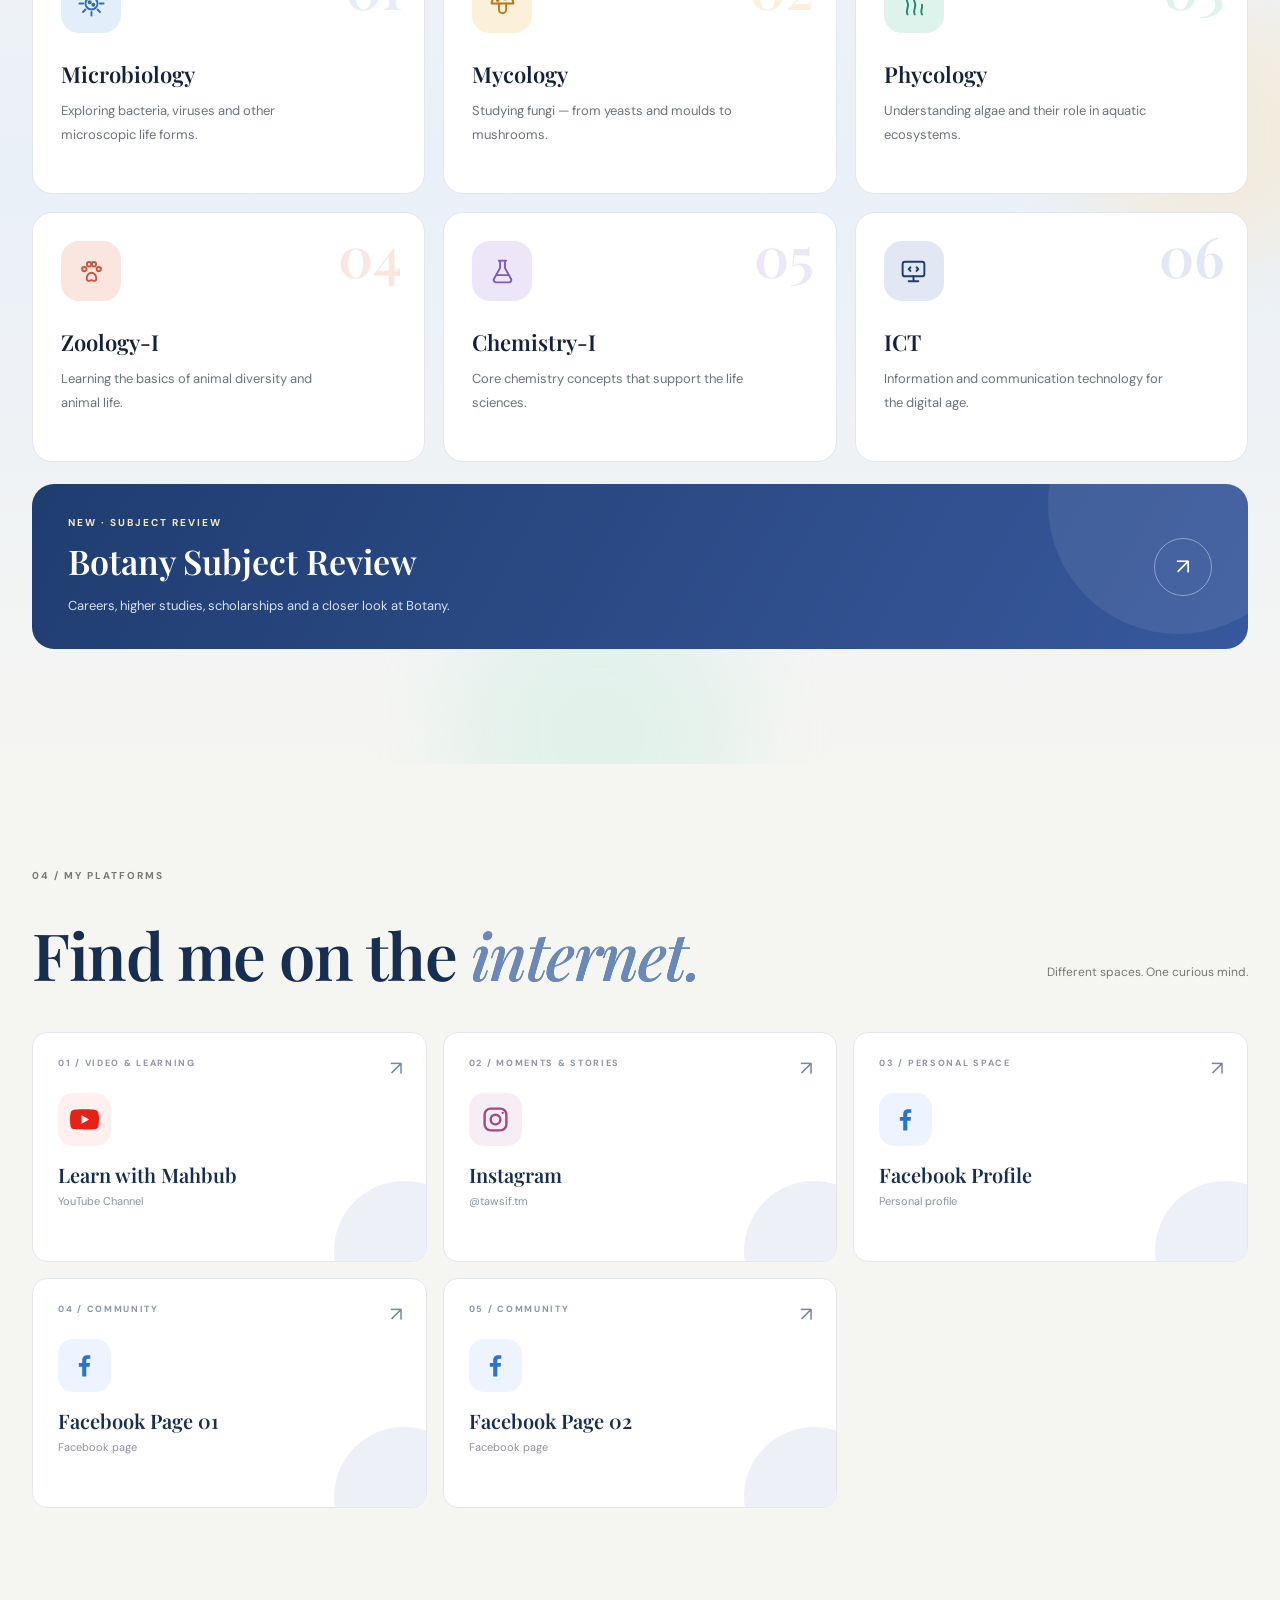
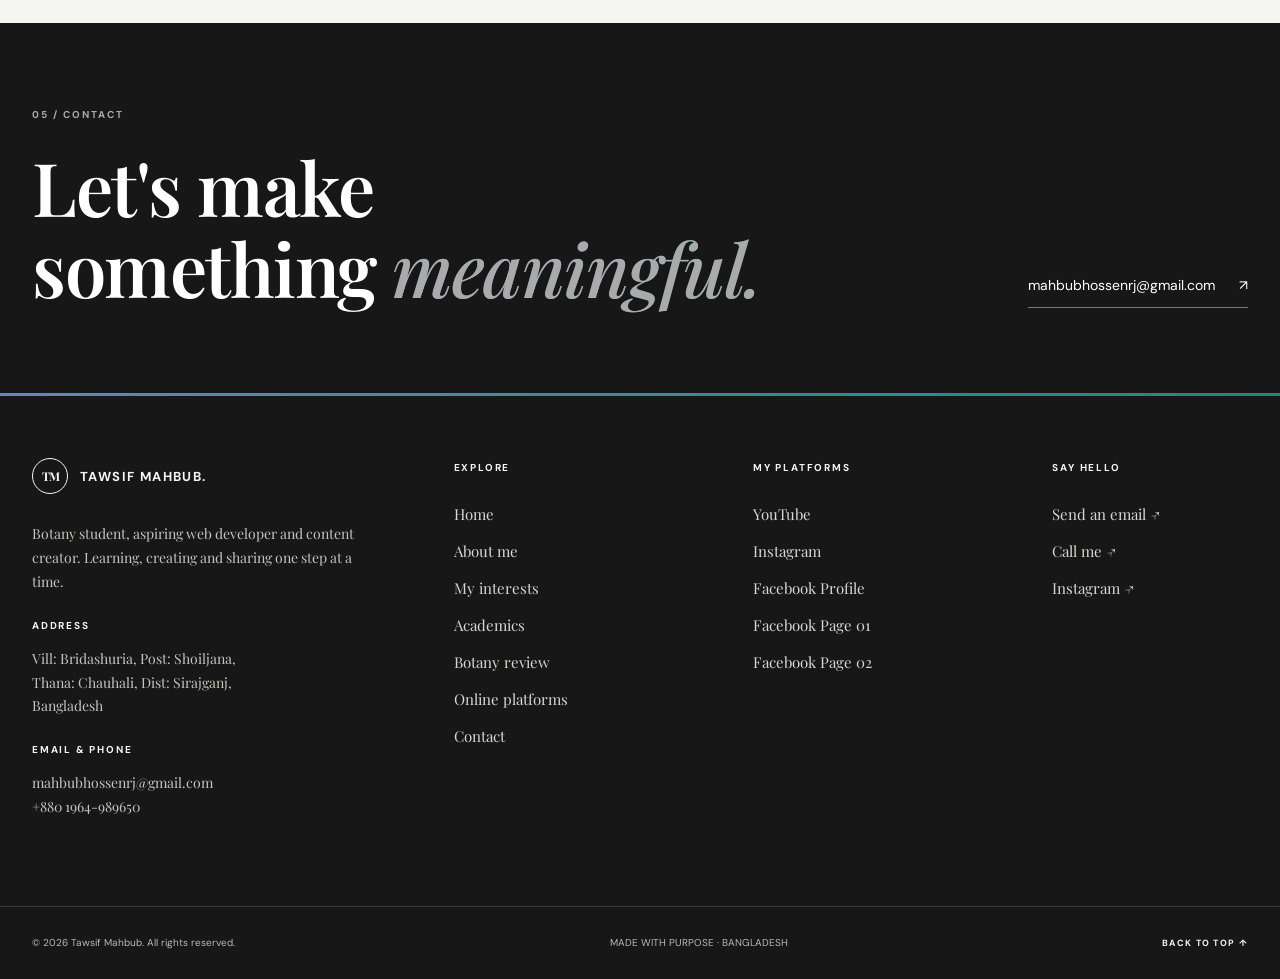
==== commit fdf73c8a: "Add files via upload" ====
--- a/index.html
+++ b/index.html
@@ -8,10 +8,13 @@
   <link rel="preconnect" href="https://fonts.googleapis.com">
   <link rel="preconnect" href="https://fonts.gstatic.com" crossorigin>
   <link href="https://fonts.googleapis.com/css2?family=DM+Sans:wght@400;500;600;700&family=Playfair+Display:wght@500;600;700&family=Noto+Sans+Bengali:wght@400;500;600;700&display=swap" rel="stylesheet">
+  <link rel="icon" type="image/png" href="assets/favicon.png">
+  <link rel="apple-touch-icon" href="assets/apple-touch-icon.png">
   <link rel="stylesheet" href="style.css">
-  <script>document.documentElement.classList.add("js")</script>
+  <script>document.documentElement.classList.add("js");try{if(sessionStorage.getItem("tm-seen"))document.documentElement.classList.add("noloader");sessionStorage.setItem("tm-seen","1")}catch(e){}</script>
 </head>
 <body>
+<div class="loader" aria-hidden="true"><span>TM</span><i></i></div>
 <div class="progress" id="progress" aria-hidden="true"></div>
 <header class="header">
   <a class="logo" href="#home"><span class="logo-symbol">TM</span><span>TAWSIF MAHBUB<span class="dot">.</span></span></a>
@@ -50,6 +53,14 @@
       </div>
     </div>
   </section>
+
+  <section id="cover" class="cover-section wrap">
+    <figure class="cover-card">
+      <picture><source srcset="assets/cover.webp" type="image/webp"><img src="assets/cover.jpg" alt="Tawsif Mahbub — Better Editor cover" width="1672" height="941" loading="lazy" decoding="async"></picture>
+      <figcaption><span class="cover-dot"></span><span data-en="TAWSIF MAHBUB · BETTER EDITOR" data-bn="তাওসিফ মাহবুব · বেটার এডিটর">TAWSIF MAHBUB · BETTER EDITOR</span></figcaption>
+    </figure>
+  </section>
+
 
   <div class="ticker"><div class="ticker-track"><span>BOTANY <b>✳</b> MICROBIOLOGY <b>✳</b> MYCOLOGY <b>✳</b> PHYCOLOGY <b>✳</b> ZOOLOGY <b>✳</b> CHEMISTRY <b>✳</b> ICT <b>✳</b> WEB DEVELOPMENT <b>✳</b> CONTENT CREATION <b>✳</b> LEARNING <b>✳</b> </span><span aria-hidden="true">BOTANY <b>✳</b> MICROBIOLOGY <b>✳</b> MYCOLOGY <b>✳</b> PHYCOLOGY <b>✳</b> ZOOLOGY <b>✳</b> CHEMISTRY <b>✳</b> ICT <b>✳</b> WEB DEVELOPMENT <b>✳</b> CONTENT CREATION <b>✳</b> LEARNING <b>✳</b> </span></div></div>
 
--- a/style.css
+++ b/style.css
@@ -227,3 +227,47 @@
 .interest-icon{display:inline-block;transition:transform .5s cubic-bezier(.2,.7,.2,1)}.interest-grid article:hover .interest-icon{transform:rotate(18deg) scale(1.2)}
 @media(max-width:900px){.stats{grid-template-columns:repeat(2,1fr)}.leaf-1{left:2%}}
 @media(max-width:680px){.stats{margin-top:28px}.review-block:after{font-size:120px;top:0}.to-top{right:14px;bottom:14px;width:46px;height:46px}.leaf-2,.leaf-3{display:none}}
+
+/* ===== Site-wide polish (v3) ===== */
+@keyframes aurora{0%{transform:translate(0,0) scale(1)}100%{transform:translate(4%,3%) scale(1.12)}}
+@keyframes loaderOut{to{opacity:0;visibility:hidden}}
+@keyframes loaderBar{from{transform:scaleX(0)}to{transform:scaleX(1)}}
+@keyframes loaderLogo{from{opacity:0;transform:scale(.7)}to{opacity:1;transform:none}}
+::selection{background:#203d70;color:#fff}
+::-webkit-scrollbar{width:10px}::-webkit-scrollbar-track{background:#F5F5F2}::-webkit-scrollbar-thumb{background:#b9c6dc;border-radius:10px;border:2px solid #F5F5F2}::-webkit-scrollbar-thumb:hover{background:#6485bd}
+:focus-visible{outline:2px solid #6485bd;outline-offset:3px;border-radius:4px}
+body:before{content:"";position:fixed;inset:-20%;z-index:-1;pointer-events:none;background:radial-gradient(38% 38% at 18% 22%,#cfdcf099,transparent 70%),radial-gradient(34% 34% at 82% 30%,#f8e8c88c,transparent 70%),radial-gradient(40% 40% at 52% 92%,#d6efe699,transparent 70%);animation:aurora 22s ease-in-out infinite alternate}
+body:after{content:"";position:fixed;inset:0;z-index:120;pointer-events:none;opacity:.045;background-image:url("data:image/svg+xml,%3Csvg xmlns='http://www.w3.org/2000/svg' width='160' height='160'%3E%3Cfilter id='n'%3E%3CfeTurbulence type='fractalNoise' baseFrequency='.8' numOctaves='2' stitchTiles='stitch'/%3E%3C/filter%3E%3Crect width='100%25' height='100%25' filter='url(%23n)'/%3E%3C/svg%3E")}
+.loader{position:fixed;inset:0;z-index:999;display:grid;place-content:center;justify-items:center;gap:22px;background:#F5F5F2;animation:loaderOut .55s ease .85s forwards}
+.loader span{font:700 54px "Playfair Display",serif;color:#203d70;letter-spacing:-2px;animation:loaderLogo .6s cubic-bezier(.2,.7,.2,1) both}
+.loader i{display:block;width:140px;height:3px;border-radius:3px;background:linear-gradient(90deg,#6485bd,#1f8a70);transform-origin:left;animation:loaderBar .8s cubic-bezier(.6,.1,.2,1) both}
+html.noloader .loader,html:not(.js) .loader{display:none}
+.nav a{position:relative}
+.nav a:after{content:"";position:absolute;left:0;right:0;bottom:-8px;height:2px;background:#203d70;transform:scaleX(0);transition:transform .3s cubic-bezier(.2,.7,.2,1)}
+.nav a:hover{color:#203d70}.nav a:hover:after{transform:scaleX(1)}
+.hero-primary,.header-contact,.language{position:relative;overflow:hidden}
+.hero-primary:after,.header-contact:after{content:"";position:absolute;top:0;left:-130%;width:60%;height:100%;background:linear-gradient(100deg,transparent,#ffffff59,transparent);transform:skewX(-20deg);transition:left .8s}
+.hero-primary:hover:after,.header-contact:hover:after{left:150%}
+h2 em{background:linear-gradient(90deg,#6485bd,#1f8a70);-webkit-background-clip:text;background-clip:text;color:transparent}
+.ticker{-webkit-mask-image:linear-gradient(90deg,transparent,#000 8%,#000 92%,transparent);mask-image:linear-gradient(90deg,transparent,#000 8%,#000 92%,transparent)}
+.footer{position:relative}
+.footer:before{content:"";position:absolute;top:0;left:0;right:0;height:3px;background:linear-gradient(90deg,#6485bd,#1f8a70,#f8e8c8,#6485bd);background-size:300% 100%;animation:shine 8s linear infinite}
+.platform-card:hover{transform:translateY(-8px);box-shadow:0 22px 44px #203d7020;border-color:#6485bd}
+.cursor-glow{position:fixed;left:0;top:0;width:440px;height:440px;margin:-220px 0 0 -220px;border-radius:50%;background:radial-gradient(circle,#6485bd30,transparent 65%);pointer-events:none;z-index:110;opacity:0;transition:opacity .5s;will-change:transform}
+.cursor-glow.on{opacity:1}
+@media(prefers-reduced-motion:reduce){.loader,.cursor-glow{display:none}body:before{animation:none}}
+@media(max-width:680px){body:before{opacity:.7}}
+
+/* ===== Cover banner ===== */
+@keyframes streak{from{left:-60%}to{left:140%}}
+@keyframes ping{0%{box-shadow:0 0 0 0 #ff3b2f88}100%{box-shadow:0 0 0 12px #ff3b2f00}}
+.cover-section{padding-top:10px;padding-bottom:90px}
+.cover-card{position:relative;margin:0;overflow:hidden;border-radius:28px;aspect-ratio:16/9;background:#d90a00;box-shadow:0 34px 70px #c4120a2e;transform:perspective(1300px) rotateX(var(--rx,0deg)) rotateY(var(--ry,0deg));transition:transform .3s ease-out,box-shadow .4s}
+.cover-card:hover{box-shadow:0 44px 90px #c4120a40}
+.cover-card img{display:block;width:100%;height:100%;object-fit:cover;transform:scale(1.03);transition:transform 1.4s cubic-bezier(.2,.7,.2,1)}
+.cover-card:hover img{transform:scale(1.08)}
+.cover-card:after{content:"";position:absolute;top:0;left:-60%;width:40%;height:100%;background:linear-gradient(100deg,transparent,#ffffff30,transparent);transform:skewX(-20deg);pointer-events:none}
+.cover-card.in:after{animation:streak 1.6s .6s ease-out 1 both}
+.cover-card figcaption{position:absolute;left:22px;bottom:20px;display:flex;align-items:center;gap:10px;padding:10px 18px;border:1px solid #ffffff55;border-radius:999px;background:#00000045;backdrop-filter:blur(10px);color:#fff;font-size:10.5px;font-weight:700;letter-spacing:1.8px}
+.cover-dot{width:8px;height:8px;border-radius:50%;background:#ff3b2f;animation:ping 2s infinite}
+@media(max-width:680px){.cover-section{padding-bottom:60px}.cover-card{border-radius:18px}.cover-card figcaption{left:12px;bottom:12px;padding:8px 13px;font-size:9px;letter-spacing:1.2px}}
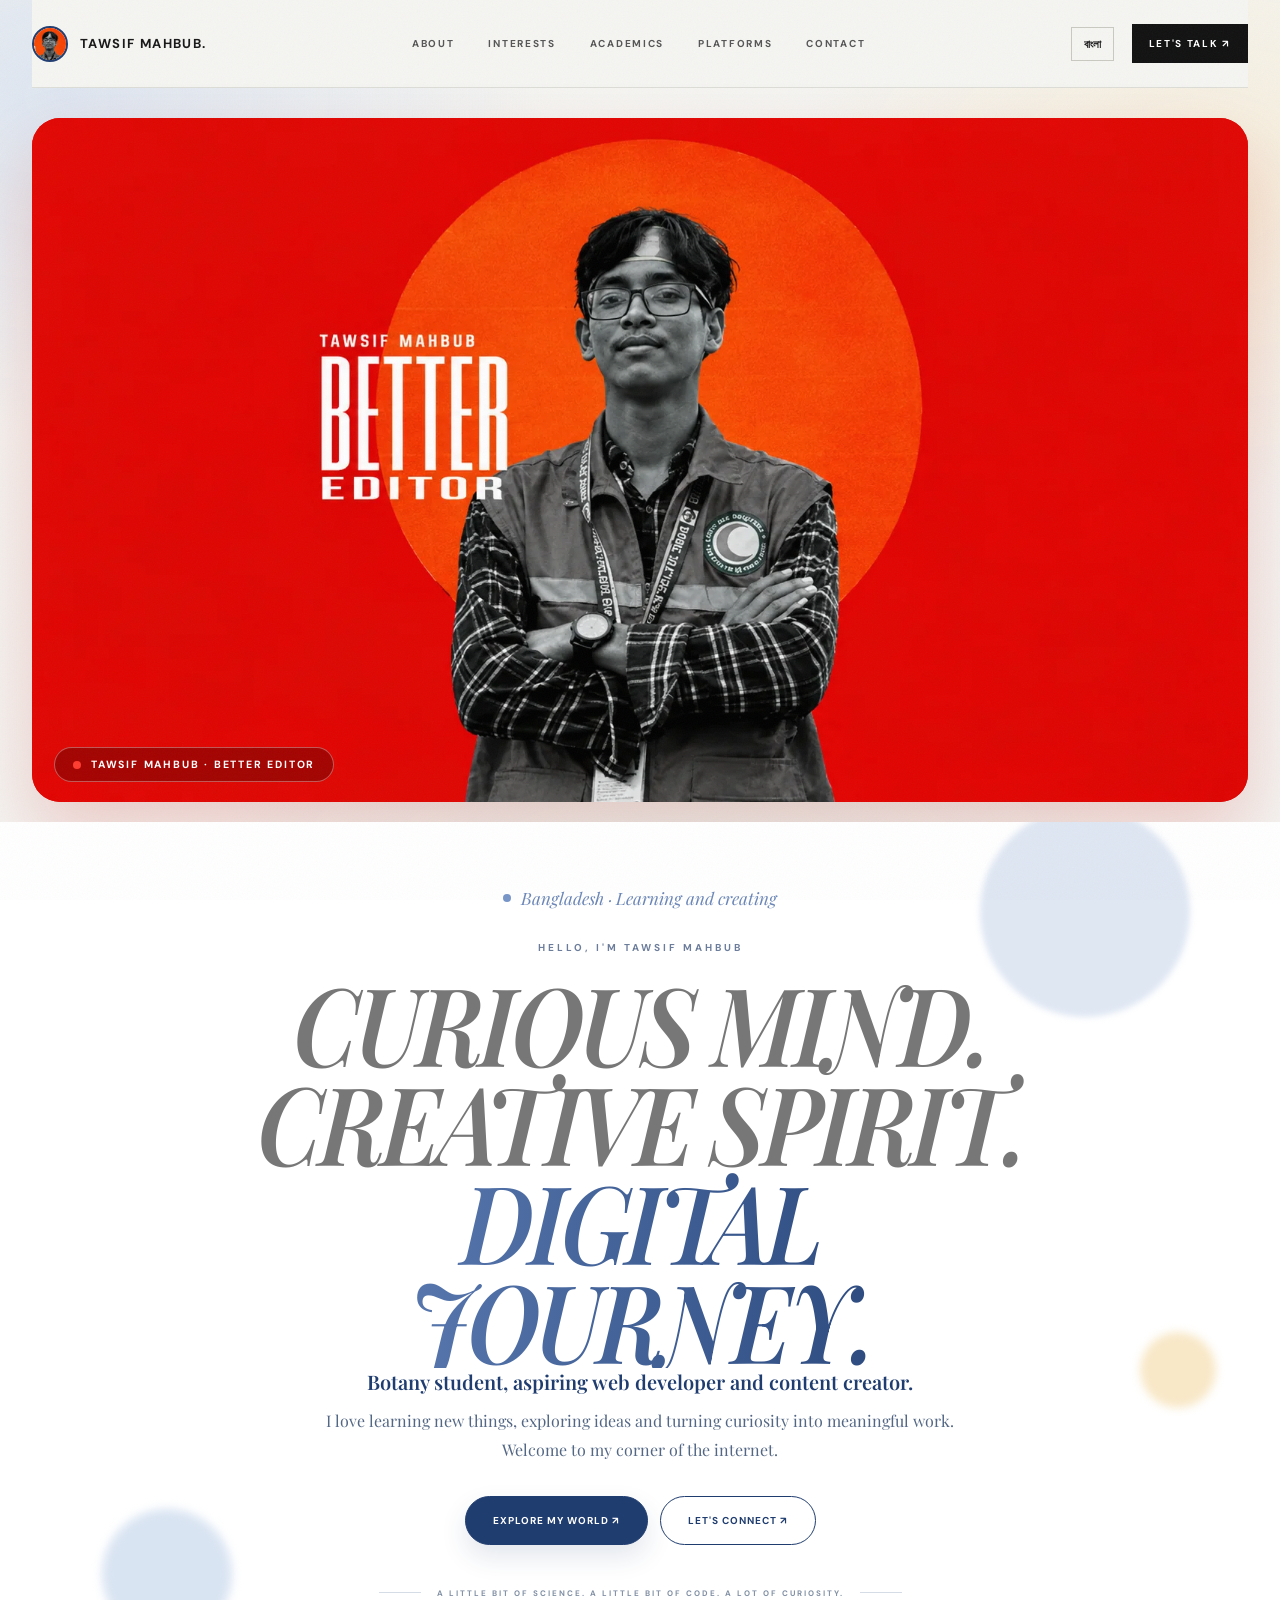
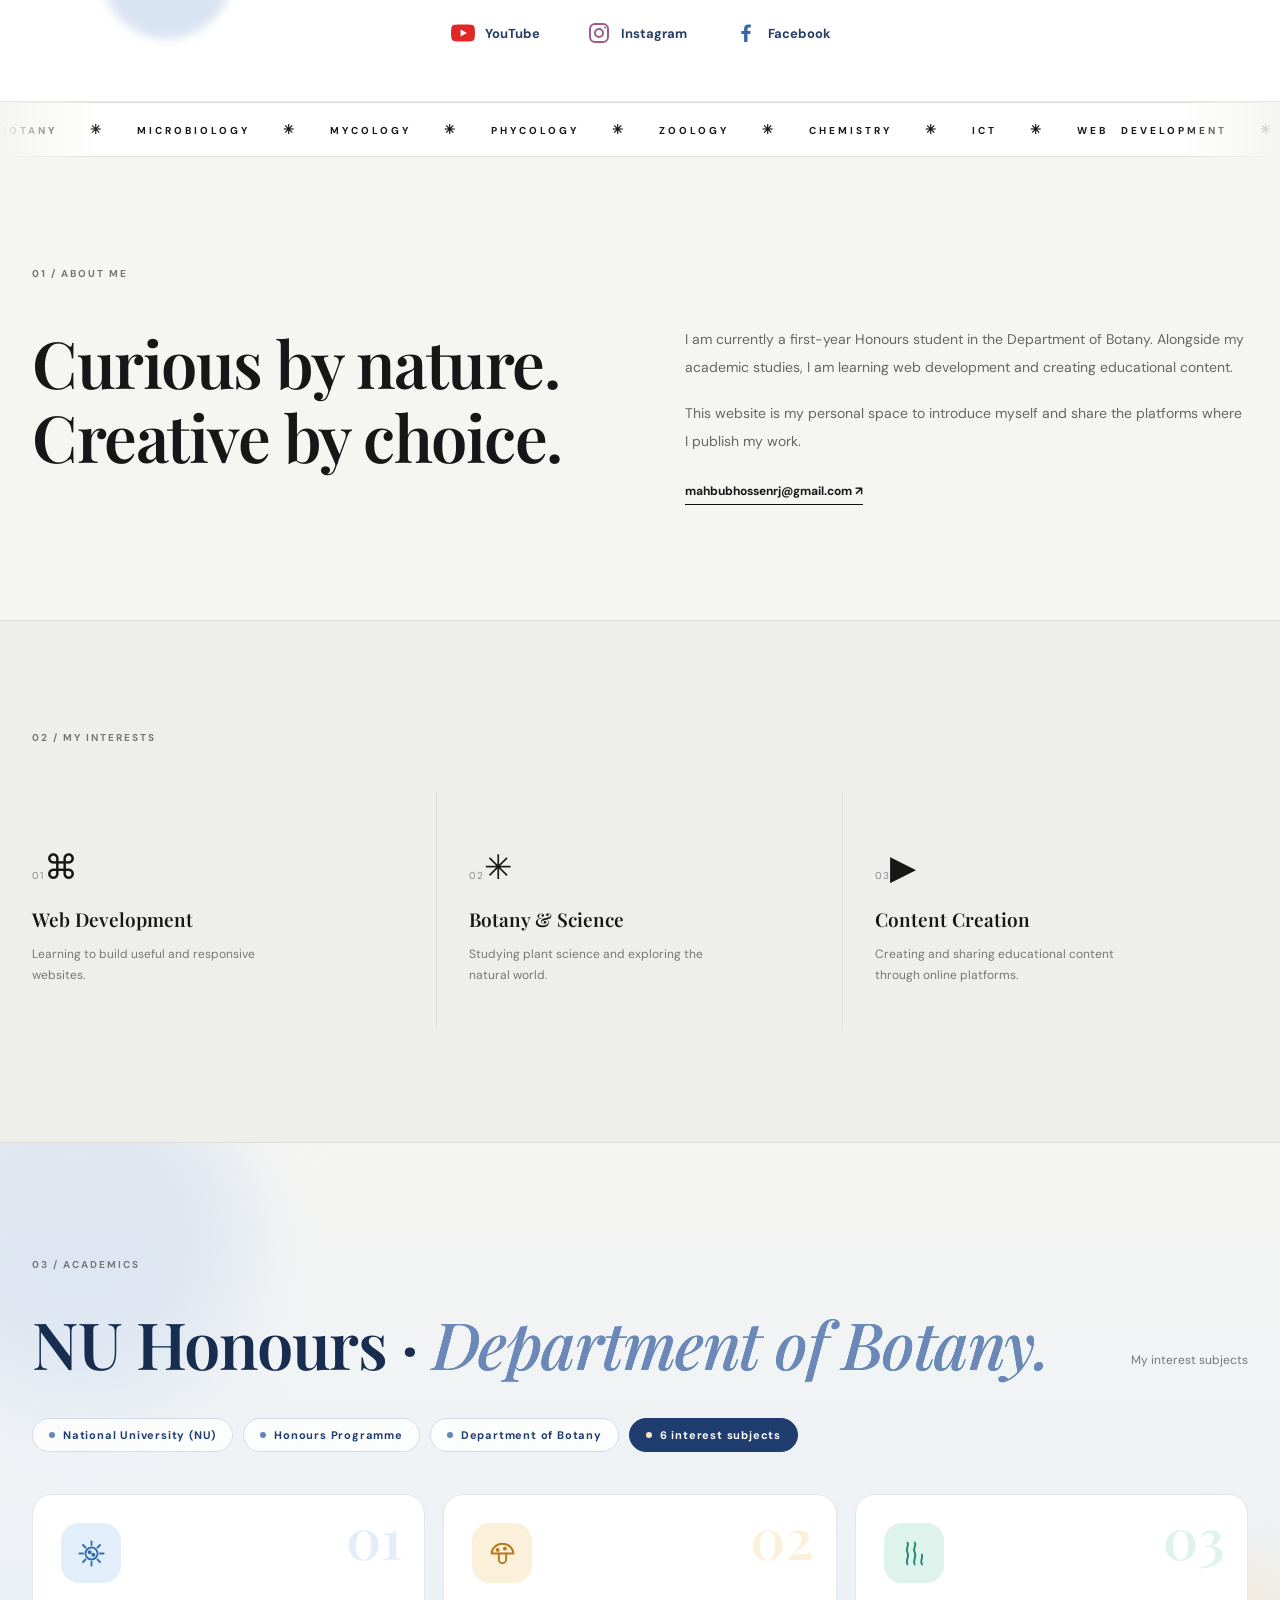
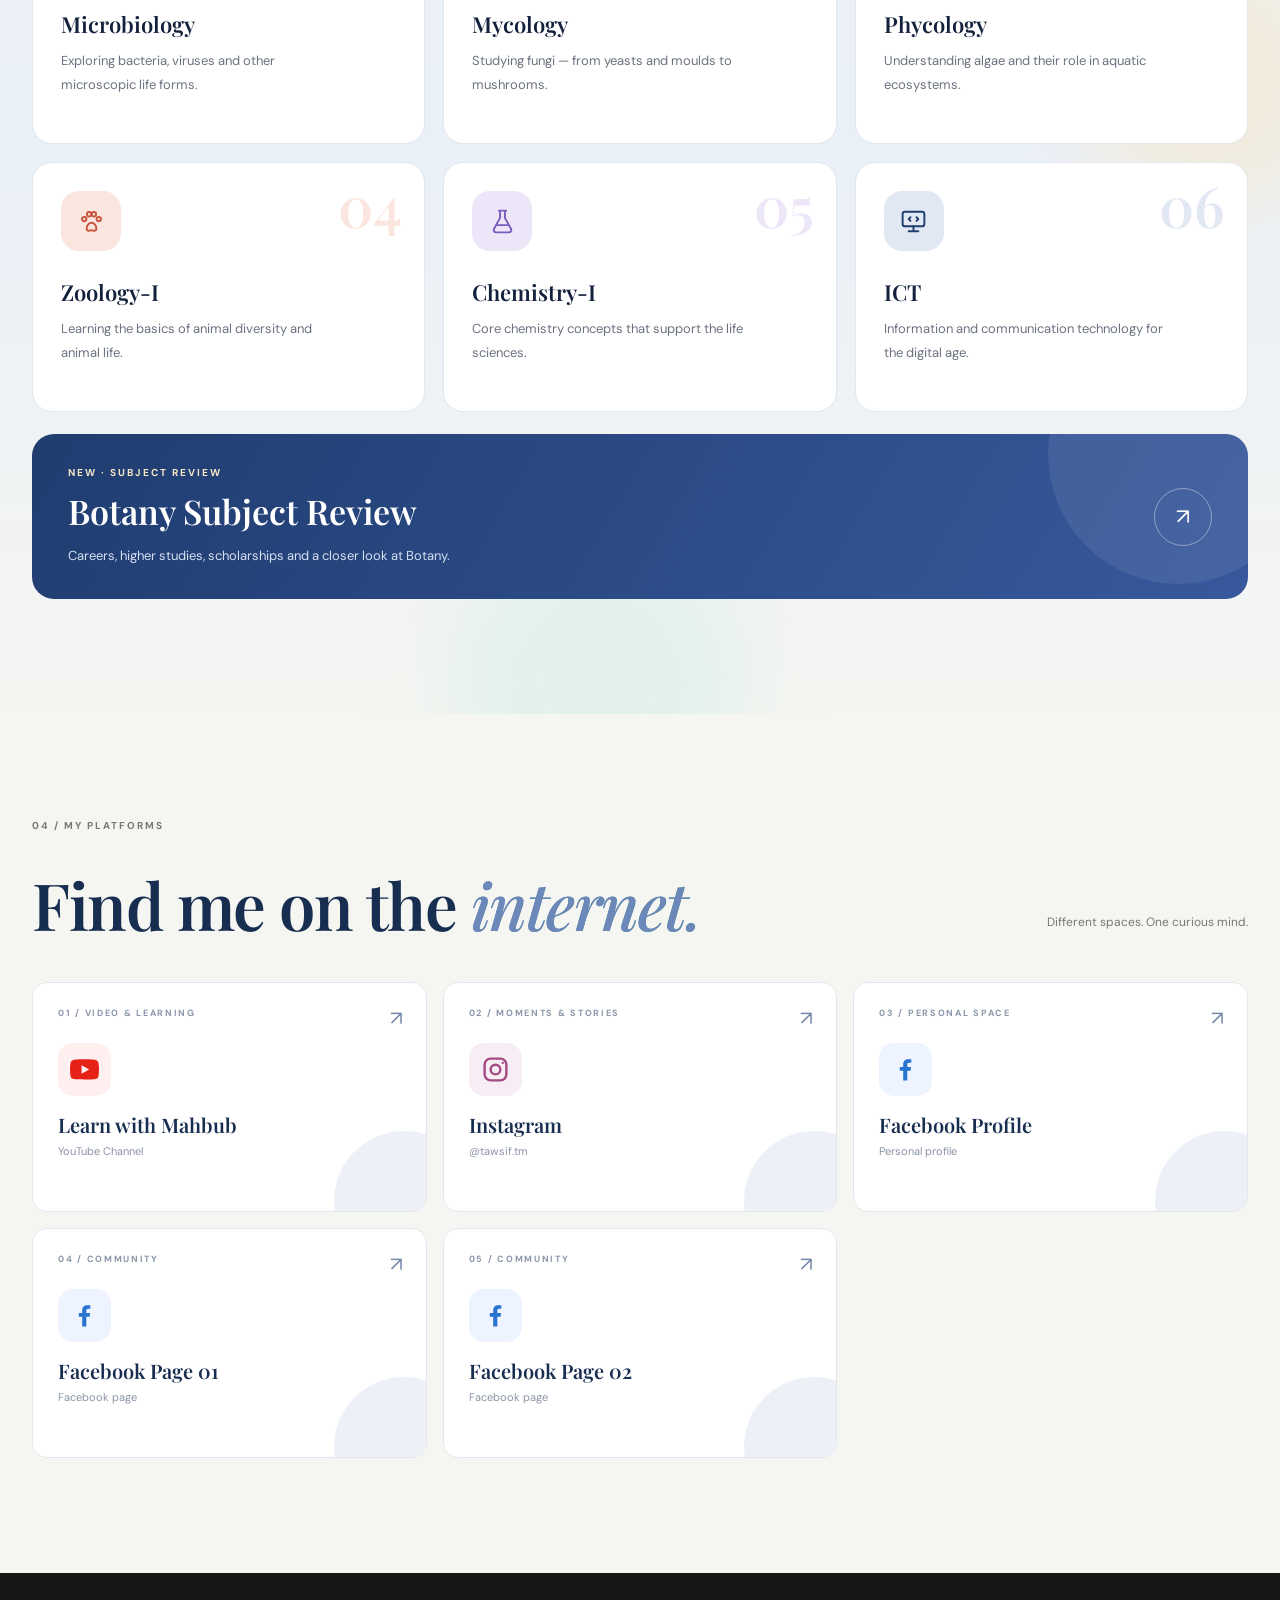
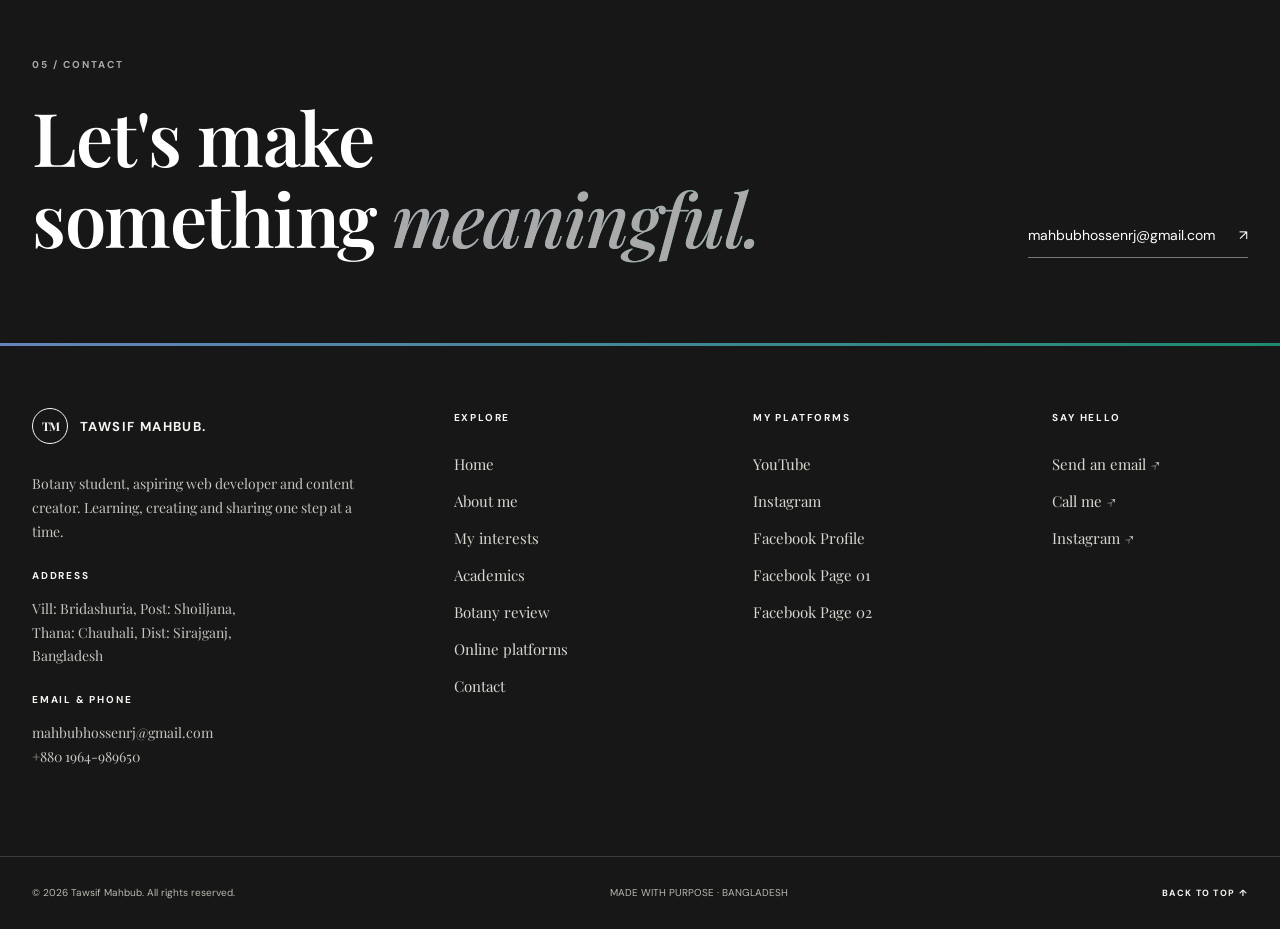
==== commit 22697822: "Add files via upload" ====
--- a/index.html
+++ b/index.html
@@ -8,8 +8,7 @@
   <link rel="preconnect" href="https://fonts.googleapis.com">
   <link rel="preconnect" href="https://fonts.gstatic.com" crossorigin>
   <link href="https://fonts.googleapis.com/css2?family=DM+Sans:wght@400;500;600;700&family=Playfair+Display:wght@500;600;700&family=Noto+Sans+Bengali:wght@400;500;600;700&display=swap" rel="stylesheet">
-  <link rel="icon" type="image/png" href="assets/favicon.png">
-  <link rel="apple-touch-icon" href="assets/apple-touch-icon.png">
+  <link rel="icon" type="image/png" href="[data-uri]">
   <link rel="stylesheet" href="style.css">
   <script>document.documentElement.classList.add("js");try{if(sessionStorage.getItem("tm-seen"))document.documentElement.classList.add("noloader");sessionStorage.setItem("tm-seen","1")}catch(e){}</script>
 </head>
@@ -17,7 +16,7 @@
 <div class="loader" aria-hidden="true"><span>TM</span><i></i></div>
 <div class="progress" id="progress" aria-hidden="true"></div>
 <header class="header">
-  <a class="logo" href="#home"><span class="logo-symbol">TM</span><span>TAWSIF MAHBUB<span class="dot">.</span></span></a>
+  <a class="logo" href="#home"><span class="logo-symbol logo-photo"><img src="[data-uri]" alt="Tawsif Mahbub"></span><span>TAWSIF MAHBUB<span class="dot">.</span></span></a>
   <nav id="nav" class="nav">
     <a href="#about" data-en="ABOUT" data-bn="পরিচিতি">ABOUT</a>
     <a href="#interests" data-en="INTERESTS" data-bn="আগ্রহ">INTERESTS</a>
@@ -33,6 +32,13 @@
 </header>
 
 <main>
+    <section id="cover" class="cover-section wrap">
+    <figure class="cover-card">
+      <img src="[data-uri]" alt="Tawsif Mahbub — Better Editor cover" width="1672" height="941" decoding="async">
+      <figcaption><span class="cover-dot"></span><span data-en="TAWSIF MAHBUB · BETTER EDITOR" data-bn="তাওসিফ মাহবুব · বেটার এডিটর">TAWSIF MAHBUB · BETTER EDITOR</span></figcaption>
+    </figure>
+  </section>
+
   <section id="home" class="hero hero-showcase">
     <div class="hero-orb orb-blue"></div><div class="hero-orb orb-gold"></div><div class="hero-orb orb-soft"></div>
     <div class="hero-center">
@@ -54,12 +60,6 @@
     </div>
   </section>
 
-  <section id="cover" class="cover-section wrap">
-    <figure class="cover-card">
-      <picture><source srcset="assets/cover.webp" type="image/webp"><img src="assets/cover.jpg" alt="Tawsif Mahbub — Better Editor cover" width="1672" height="941" loading="lazy" decoding="async"></picture>
-      <figcaption><span class="cover-dot"></span><span data-en="TAWSIF MAHBUB · BETTER EDITOR" data-bn="তাওসিফ মাহবুব · বেটার এডিটর">TAWSIF MAHBUB · BETTER EDITOR</span></figcaption>
-    </figure>
-  </section>
 
 
   <div class="ticker"><div class="ticker-track"><span>BOTANY <b>✳</b> MICROBIOLOGY <b>✳</b> MYCOLOGY <b>✳</b> PHYCOLOGY <b>✳</b> ZOOLOGY <b>✳</b> CHEMISTRY <b>✳</b> ICT <b>✳</b> WEB DEVELOPMENT <b>✳</b> CONTENT CREATION <b>✳</b> LEARNING <b>✳</b> </span><span aria-hidden="true">BOTANY <b>✳</b> MICROBIOLOGY <b>✳</b> MYCOLOGY <b>✳</b> PHYCOLOGY <b>✳</b> ZOOLOGY <b>✳</b> CHEMISTRY <b>✳</b> ICT <b>✳</b> WEB DEVELOPMENT <b>✳</b> CONTENT CREATION <b>✳</b> LEARNING <b>✳</b> </span></div></div>
--- a/style.css
+++ b/style.css
@@ -261,13 +261,17 @@
 /* ===== Cover banner ===== */
 @keyframes streak{from{left:-60%}to{left:140%}}
 @keyframes ping{0%{box-shadow:0 0 0 0 #ff3b2f88}100%{box-shadow:0 0 0 12px #ff3b2f00}}
-.cover-section{padding-top:10px;padding-bottom:90px}
+.cover-section{padding-top:30px;padding-bottom:20px}
 .cover-card{position:relative;margin:0;overflow:hidden;border-radius:28px;aspect-ratio:16/9;background:#d90a00;box-shadow:0 34px 70px #c4120a2e;transform:perspective(1300px) rotateX(var(--rx,0deg)) rotateY(var(--ry,0deg));transition:transform .3s ease-out,box-shadow .4s}
 .cover-card:hover{box-shadow:0 44px 90px #c4120a40}
 .cover-card img{display:block;width:100%;height:100%;object-fit:cover;transform:scale(1.03);transition:transform 1.4s cubic-bezier(.2,.7,.2,1)}
 .cover-card:hover img{transform:scale(1.08)}
 .cover-card:after{content:"";position:absolute;top:0;left:-60%;width:40%;height:100%;background:linear-gradient(100deg,transparent,#ffffff30,transparent);transform:skewX(-20deg);pointer-events:none}
-.cover-card.in:after{animation:streak 1.6s .6s ease-out 1 both}
+.cover-card:after{animation:streak 1.6s 1.6s ease-out 1 both}
 .cover-card figcaption{position:absolute;left:22px;bottom:20px;display:flex;align-items:center;gap:10px;padding:10px 18px;border:1px solid #ffffff55;border-radius:999px;background:#00000045;backdrop-filter:blur(10px);color:#fff;font-size:10.5px;font-weight:700;letter-spacing:1.8px}
 .cover-dot{width:8px;height:8px;border-radius:50%;background:#ff3b2f;animation:ping 2s infinite}
 @media(max-width:680px){.cover-section{padding-bottom:60px}.cover-card{border-radius:18px}.cover-card figcaption{left:12px;bottom:12px;padding:8px 13px;font-size:9px;letter-spacing:1.2px}}
+
+.logo-symbol.logo-photo{padding:0;overflow:hidden;border-radius:50%;background:#fff;border:2px solid #203d70;font-size:0}
+.logo-photo img{display:block;width:100%;height:100%;object-fit:cover}
+@media(max-width:680px){.cover-section{padding-top:18px}}
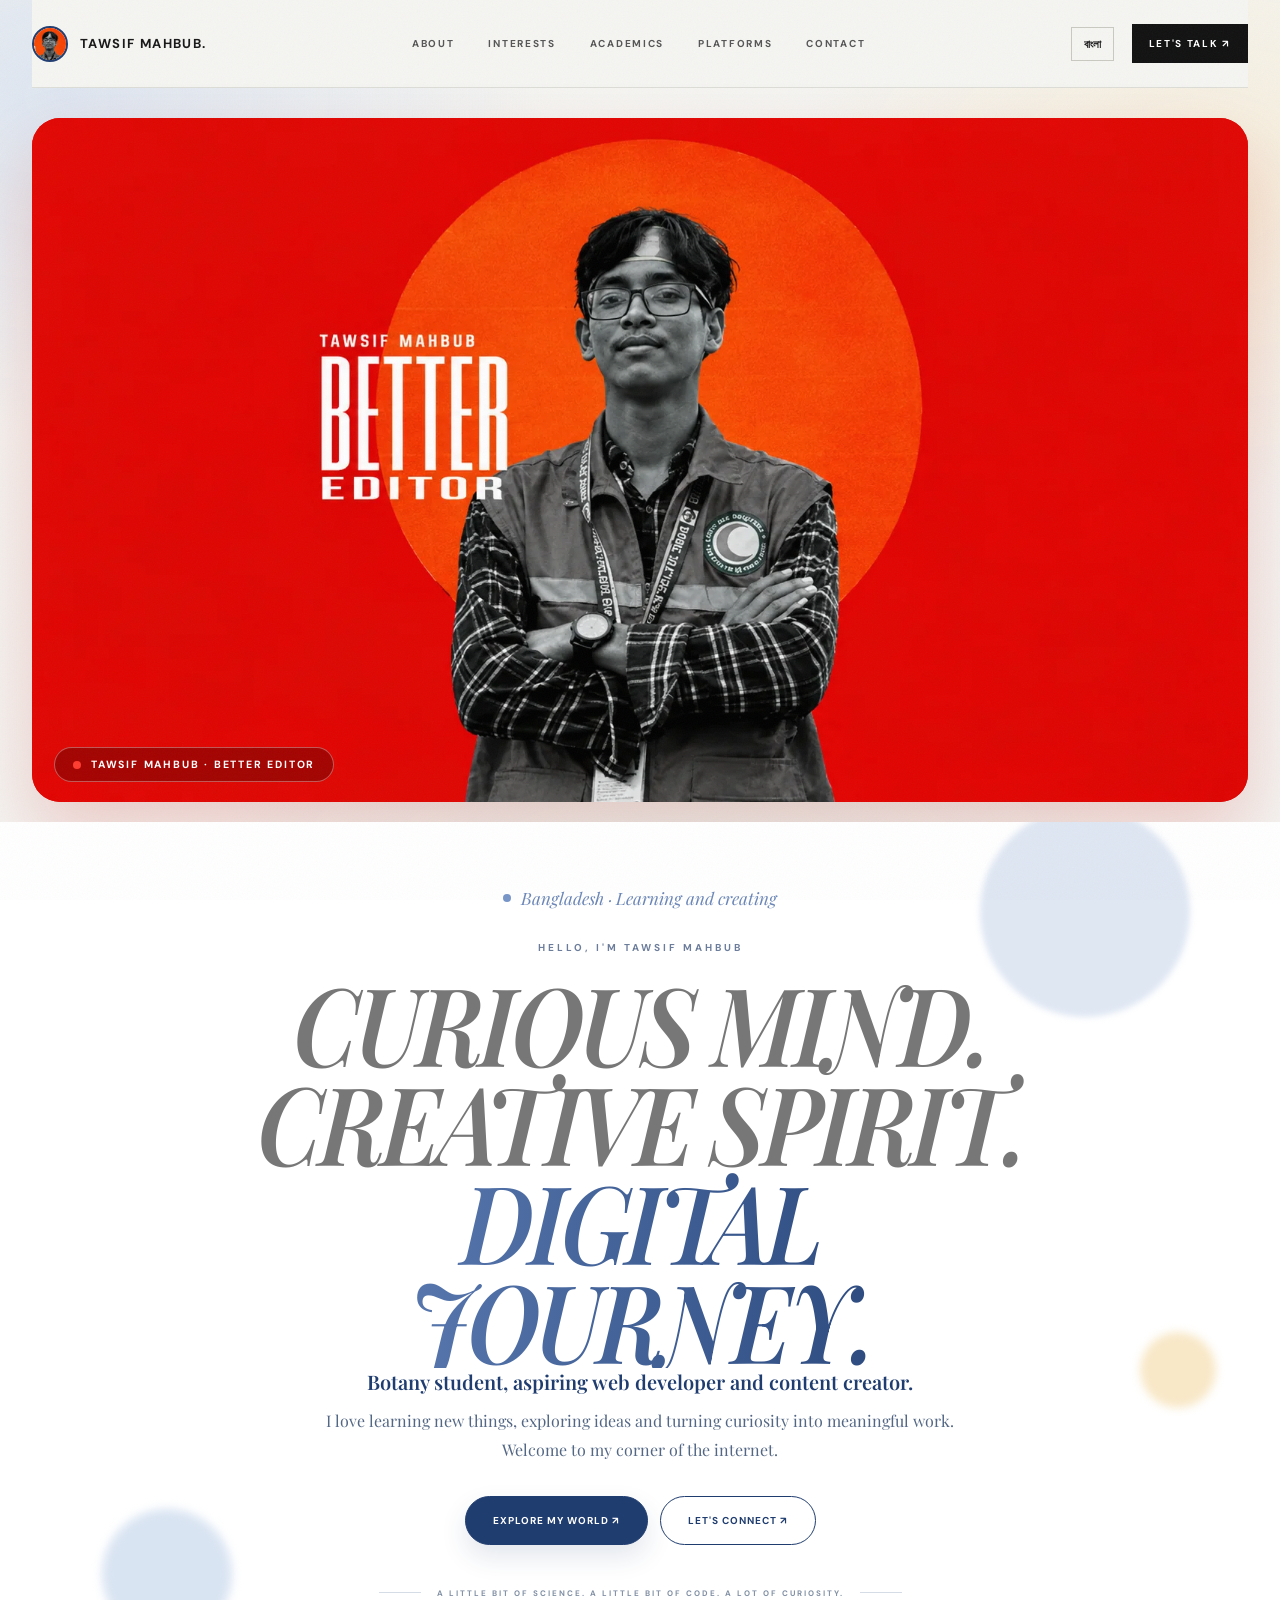
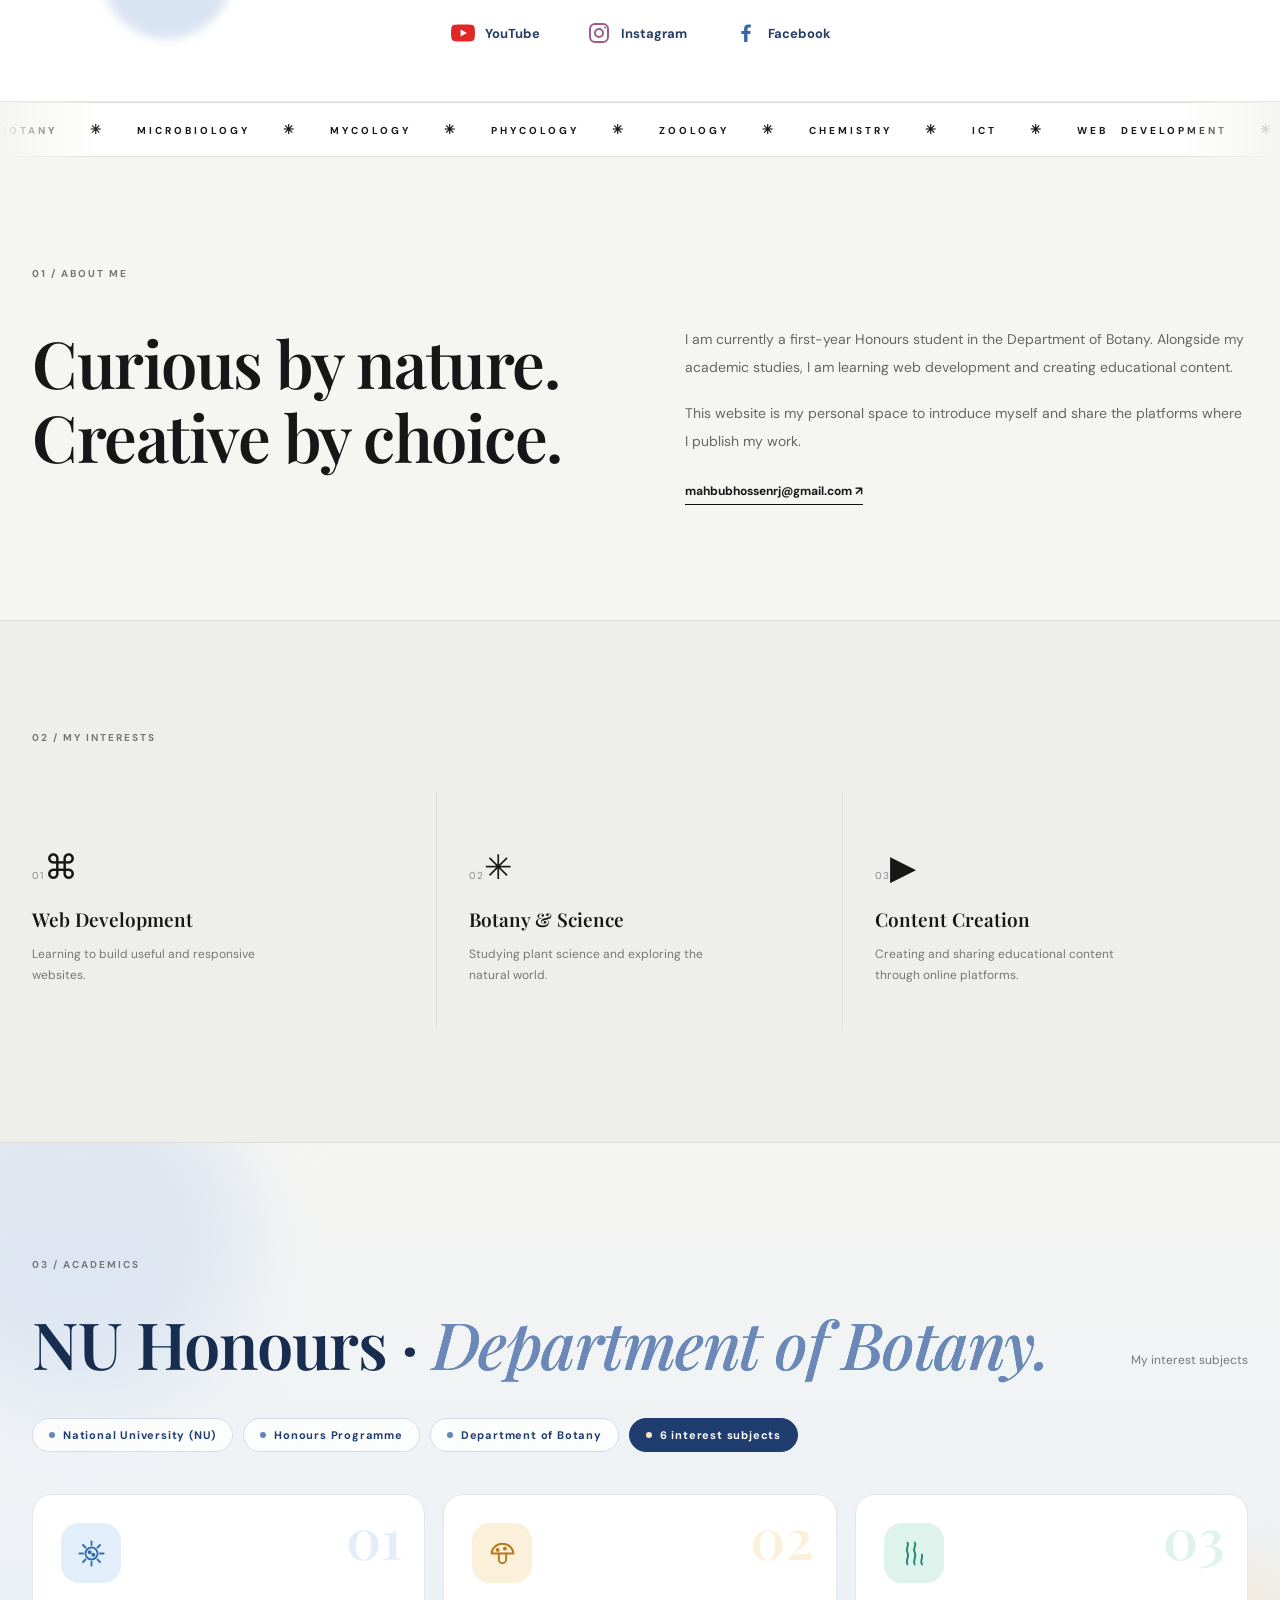
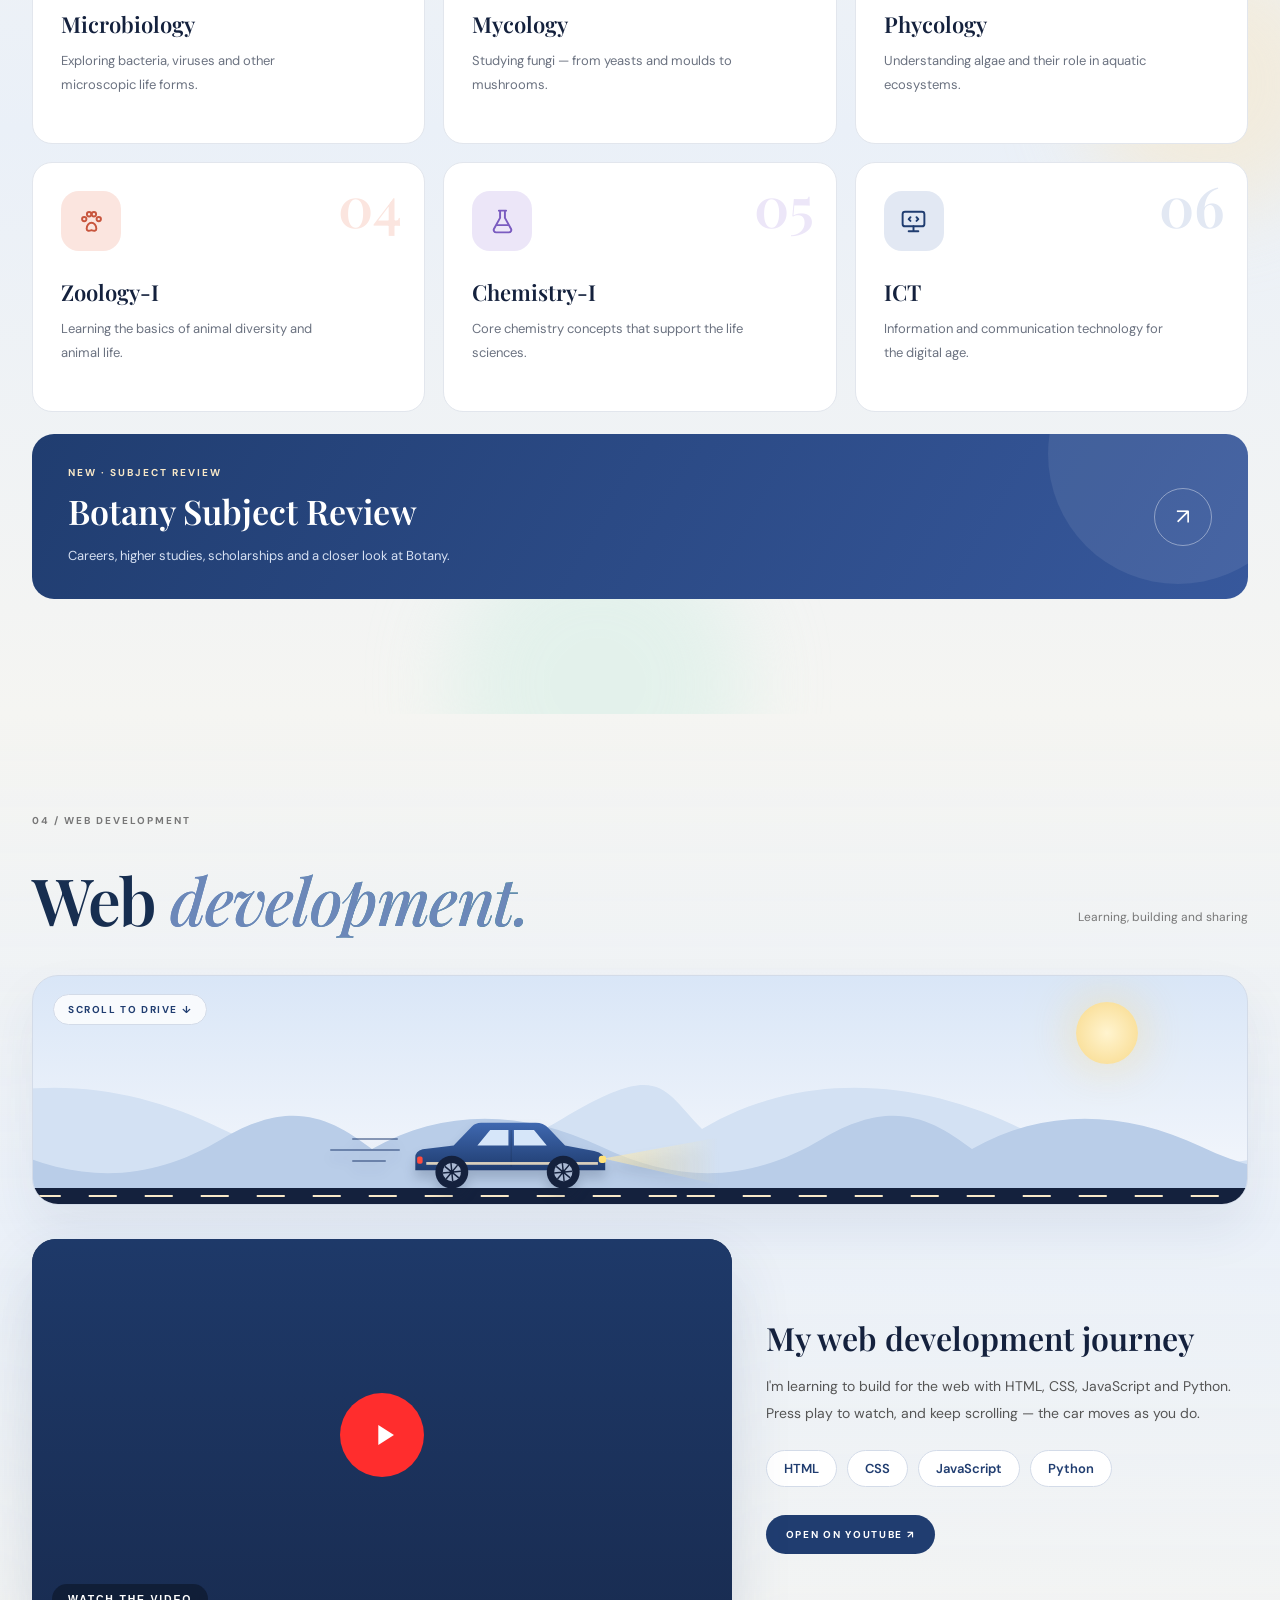
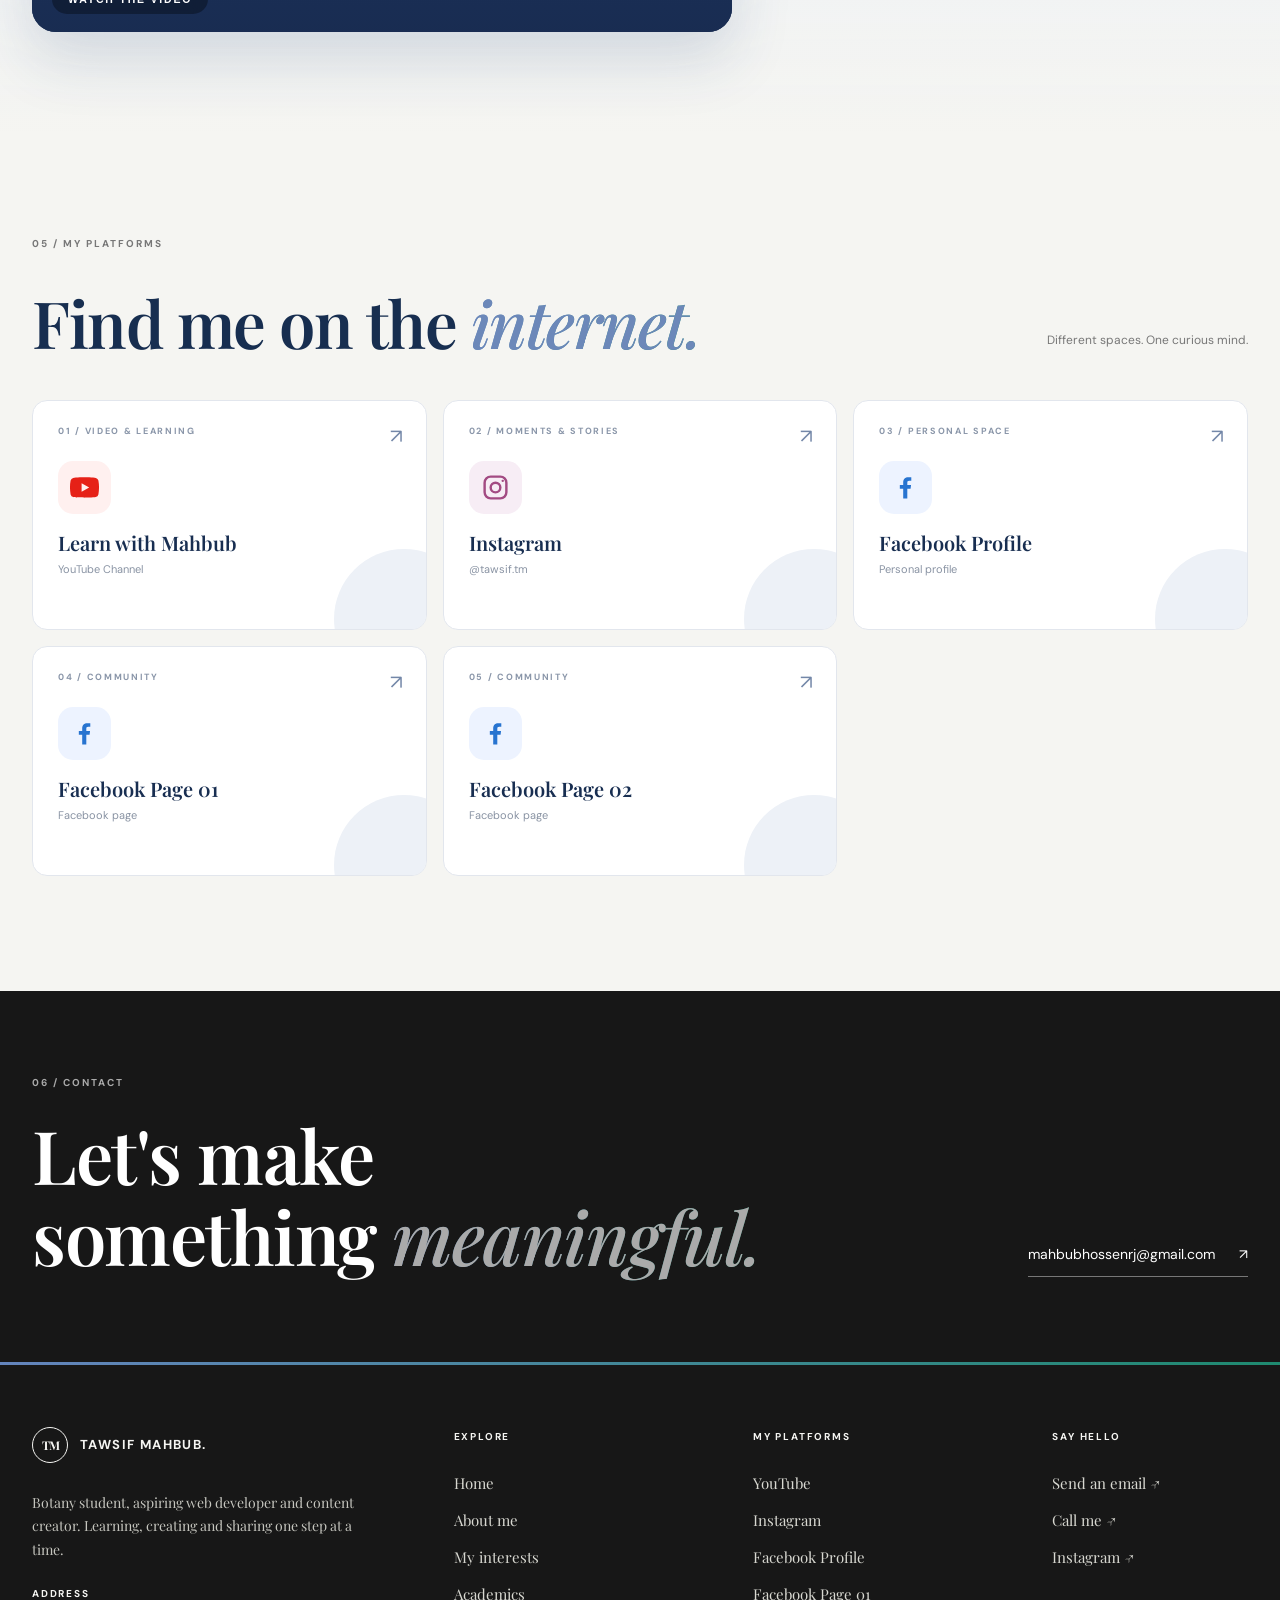
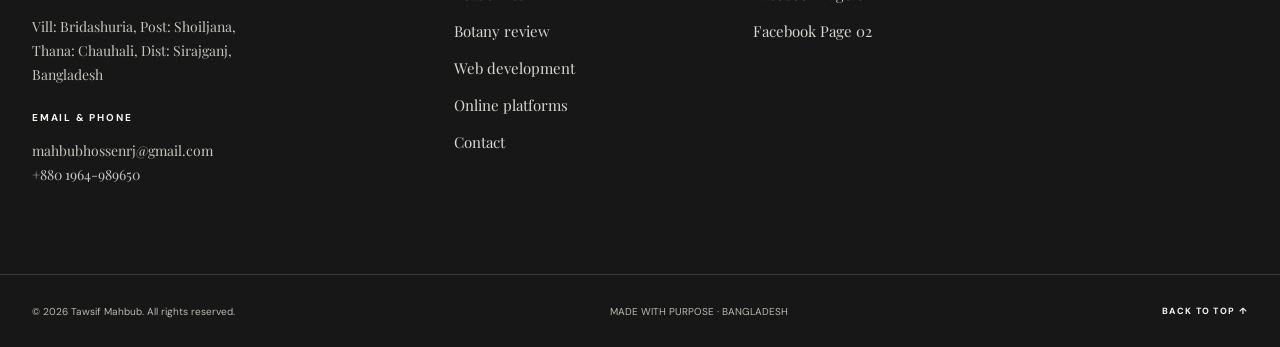
==== commit 1c3a5bec: "Add files via upload" ====
--- a/index.html
+++ b/index.html
@@ -105,8 +105,45 @@
     </div>
   </section>
 
+  <section id="webdev" class="webdev-band">
+    <div class="wrap">
+      <div class="section-label">04 / <span data-en="WEB DEVELOPMENT" data-bn="ওয়েব ডেভেলপমেন্ট">WEB DEVELOPMENT</span></div>
+      <div class="platform-heading"><h2 data-en="Web <em>development.</em>" data-bn="ওয়েব <em>ডেভেলপমেন্ট।</em>">Web <em>development.</em></h2><p data-en="Learning, building and sharing" data-bn="শিখছি, বানাচ্ছি ও শেয়ার করছি">Learning, building and sharing</p></div>
+      <div class="road-scene" aria-label="Animated car that drives as you scroll">
+        <span class="scene-hint" data-en="SCROLL TO DRIVE ↓" data-bn="স্ক্রল করে চালান ↓">SCROLL TO DRIVE ↓</span>
+        <span class="sun"></span><div class="hills hills-b"></div><div class="hills hills-a"></div>
+        <div class="car">
+          <span class="speed"><i></i><i></i><i></i></span>
+          <svg class="car-svg" viewBox="0 0 230 88" aria-hidden="true">
+            <defs><linearGradient id="beamg" x1="0" x2="1"><stop offset="0" stop-color="#ffe9a8" stop-opacity=".85"/><stop offset="1" stop-color="#ffe9a8" stop-opacity="0"/></linearGradient><linearGradient id="bodyg" x1="0" y1="0" x2="0" y2="1"><stop offset="0" stop-color="#3f68b0"/><stop offset="1" stop-color="#203d70"/></linearGradient></defs>
+            <polygon class="beam" points="214,53 340,30 340,82" fill="url(#beamg)"/>
+            <g class="car-body">
+              <path fill="url(#bodyg)" d="M8 66V52Q8 45 16 43L50 39 70 18Q74 14 80 14H140Q148 14 154 20L172 39 204 45Q216 47 216 58V66Z"/>
+              <path fill="#d6e6f9" d="M76 39 90 22H110V39ZM116 39V22H138L152 39Z"/>
+              <path d="M113 22V62" stroke="#14213d" stroke-opacity=".3"/>
+              <rect x="20" y="57" width="188" height="3" fill="#f8e8c8" opacity=".85"/>
+              <rect x="10" y="51" width="6" height="8" rx="2" fill="#ff4b3e"/><rect x="209" y="50" width="8" height="8" rx="3" fill="#ffe27a"/>
+            </g>
+            <g transform="translate(48 68)"><circle r="18" fill="#14213d"/><g class="wheel"><circle r="10" fill="#aab9d3"/><path d="M0-10V10M-10 0H10M-7-7 7 7M-7 7 7-7" stroke="#14213d" stroke-width="1.6"/><circle r="2.5" fill="#14213d"/></g></g>
+            <g transform="translate(170 68)"><circle r="18" fill="#14213d"/><g class="wheel"><circle r="10" fill="#aab9d3"/><path d="M0-10V10M-10 0H10M-7-7 7 7M-7 7 7-7" stroke="#14213d" stroke-width="1.6"/><circle r="2.5" fill="#14213d"/></g></g>
+          </svg>
+        </div>
+        <div class="road"></div>
+      </div>
+      <div class="webdev-grid">
+        <div class="yt-wrap"><button class="yt-card" type="button" data-yt="1RJ911hat1w" aria-label="Play video" style="background-image:url(https://i.ytimg.com/vi/1RJ911hat1w/hqdefault.jpg)"><span class="yt-play"><svg viewBox="0 0 24 24" aria-hidden="true"><path d="M8 5v14l11-7z"/></svg></span><span class="yt-label" data-en="WATCH THE VIDEO" data-bn="ভিডিওটি দেখুন">WATCH THE VIDEO</span></button></div>
+        <div class="webdev-info">
+          <h3 data-en="My web development journey" data-bn="আমার ওয়েব ডেভেলপমেন্ট যাত্রা">My web development journey</h3>
+          <p data-en="I'm learning to build for the web with HTML, CSS, JavaScript and Python. Press play to watch, and keep scrolling — the car moves as you do." data-bn="HTML, CSS, JavaScript ও Python দিয়ে ওয়েব বানানো শিখছি। ভিডিওটি দেখুন, আর স্ক্রল করুন — আপনার সাথে সাথে গাড়িটিও এগিয়ে চলবে।">I'm learning to build for the web with HTML, CSS, JavaScript and Python. Press play to watch, and keep scrolling — the car moves as you do.</p>
+          <div class="tag-cloud"><span class="tag">HTML</span><span class="tag">CSS</span><span class="tag">JavaScript</span><span class="tag">Python</span></div>
+          <a class="yt-link" href="https://youtu.be/1RJ911hat1w" target="_blank" rel="noopener" data-en="OPEN ON YOUTUBE ↗" data-bn="YouTube-এ খুলুন ↗">OPEN ON YOUTUBE ↗</a>
+        </div>
+      </div>
+    </div>
+  </section>
+
   <section id="platforms" class="section wrap platforms-section">
-    <div class="section-label">04 / <span data-en="MY PLATFORMS" data-bn="আমার প্ল্যাটফর্ম">MY PLATFORMS</span></div>
+    <div class="section-label">05 / <span data-en="MY PLATFORMS" data-bn="আমার প্ল্যাটফর্ম">MY PLATFORMS</span></div>
     <div class="platform-heading"><h2 data-en="Find me on the <em>internet.</em>" data-bn="অনলাইনে আমার <em>ঠিকানা।</em>">Find me on the <em>internet.</em></h2><p data-en="Different spaces. One curious mind." data-bn="ভিন্ন ভিন্ন প্ল্যাটফর্ম, একই কৌতূহলী মন।">Different spaces. One curious mind.</p></div>
     <div class="platform-cards">
       <a class="platform-card youtube-card" href="https://youtube.com/@learnwith_tawsifmahbub" target="_blank" rel="noopener"><span class="platform-card-top">01 / VIDEO & LEARNING</span><span class="platform-brand youtube-brand"><svg viewBox="0 0 24 24" aria-hidden="true"><path d="M23.5 6.2a3 3 0 0 0-2.1-2.1C19.5 3.6 12 3.6 12 3.6s-7.5 0-9.4.5A3 3 0 0 0 .5 6.2 31 31 0 0 0 0 12a31 31 0 0 0 .5 5.8 3 3 0 0 0 2.1 2.1c1.9.5 9.4.5 9.4.5s7.5 0 9.4-.5a3 3 0 0 0 2.1-2.1A31 31 0 0 0 24 12a31 31 0 0 0-.5-5.8ZM9.6 15.6V8.4l6.3 3.6-6.3 3.6Z"/></svg></span><strong>Learn with Mahbub</strong><small>YouTube Channel</small><span class="platform-arrow">↗</span></a>
@@ -118,7 +155,7 @@
   </section>
 
   <section id="contact" class="contact-band">
-    <div class="wrap contact-content"><div><div class="section-label">05 / CONTACT</div><h2 data-en="Let's make<br>something <em>meaningful.</em>" data-bn="চলুন তৈরি করি<br>অর্থবহ <em>কিছু।</em>">Let's make<br>something <em>meaningful.</em></h2></div><a class="contact-mail" href="mailto:mahbubhossenrj@gmail.com">mahbubhossenrj@gmail.com <span>↗</span></a></div>
+    <div class="wrap contact-content"><div><div class="section-label">06 / CONTACT</div><h2 data-en="Let's make<br>something <em>meaningful.</em>" data-bn="চলুন তৈরি করি<br>অর্থবহ <em>কিছু।</em>">Let's make<br>something <em>meaningful.</em></h2></div><a class="contact-mail" href="mailto:mahbubhossenrj@gmail.com">mahbubhossenrj@gmail.com <span>↗</span></a></div>
   </section>
 </main>
 
@@ -130,7 +167,7 @@
       <h4>ADDRESS</h4><p>Vill: Bridashuria, Post: Shoiljana,<br>Thana: Chauhali, Dist: Sirajganj,<br>Bangladesh</p>
       <h4>EMAIL & PHONE</h4><p><a href="mailto:mahbubhossenrj@gmail.com">mahbubhossenrj@gmail.com</a><br><a href="tel:+8801964989650">+880 1964-989650</a></p>
     </div>
-    <div class="footer-column"><h4 data-en="EXPLORE" data-bn="ঘুরে দেখুন">EXPLORE</h4><a href="#home" data-en="Home" data-bn="হোম">Home</a><a href="#about" data-en="About me" data-bn="আমার পরিচিতি">About me</a><a href="#interests" data-en="My interests" data-bn="আমার আগ্রহ">My interests</a><a href="#academics" data-en="Academics" data-bn="একাডেমিক">Academics</a><a href="botany-review.html" data-en="Botany review" data-bn="বোটানি রিভিউ">Botany review</a><a href="#platforms" data-en="Online platforms" data-bn="অনলাইন প্ল্যাটফর্ম">Online platforms</a><a href="#contact" data-en="Contact" data-bn="যোগাযোগ">Contact</a></div>
+    <div class="footer-column"><h4 data-en="EXPLORE" data-bn="ঘুরে দেখুন">EXPLORE</h4><a href="#home" data-en="Home" data-bn="হোম">Home</a><a href="#about" data-en="About me" data-bn="আমার পরিচিতি">About me</a><a href="#interests" data-en="My interests" data-bn="আমার আগ্রহ">My interests</a><a href="#academics" data-en="Academics" data-bn="একাডেমিক">Academics</a><a href="botany-review.html" data-en="Botany review" data-bn="বোটানি রিভিউ">Botany review</a><a href="#webdev" data-en="Web development" data-bn="ওয়েব ডেভেলপমেন্ট">Web development</a><a href="#platforms" data-en="Online platforms" data-bn="অনলাইন প্ল্যাটফর্ম">Online platforms</a><a href="#contact" data-en="Contact" data-bn="যোগাযোগ">Contact</a></div>
     <div class="footer-column"><h4 data-en="MY PLATFORMS" data-bn="আমার প্ল্যাটফর্ম">MY PLATFORMS</h4><a href="https://youtube.com/@learnwith_tawsifmahbub" target="_blank" rel="noopener">YouTube</a><a href="https://www.instagram.com/tawsif.tm/" target="_blank" rel="noopener">Instagram</a><a href="https://www.facebook.com/share/1DjAcFJDGX/" target="_blank" rel="noopener">Facebook Profile</a><a href="https://www.facebook.com/share/1A8dCCLUuZ/" target="_blank" rel="noopener">Facebook Page 01</a><a href="https://www.facebook.com/share/1DKMi7rycw/" target="_blank" rel="noopener">Facebook Page 02</a></div>
     <div class="footer-column"><h4 data-en="SAY HELLO" data-bn="যোগাযোগ করুন">SAY HELLO</h4><a href="mailto:mahbubhossenrj@gmail.com">Send an email ↗</a><a href="tel:+8801964989650">Call me ↗</a><a href="https://www.instagram.com/tawsif.tm/" target="_blank" rel="noopener">Instagram ↗</a></div>
   </div>
--- a/style.css
+++ b/style.css
@@ -275,3 +275,44 @@
 .logo-symbol.logo-photo{padding:0;overflow:hidden;border-radius:50%;background:#fff;border:2px solid #203d70;font-size:0}
 .logo-photo img{display:block;width:100%;height:100%;object-fit:cover}
 @media(max-width:680px){.cover-section{padding-top:18px}}
+
+/* ===== Web development: car-motion scene + video ===== */
+@keyframes bob2{0%,100%{transform:translateY(0)}50%{transform:translateY(-1.6px)}}
+@keyframes hint{0%,100%{transform:translateY(0)}50%{transform:translateY(4px)}}
+@keyframes sunfloat{0%,100%{transform:translateY(0)}50%{transform:translateY(-8px)}}
+@keyframes playpulse{0%{box-shadow:0 0 0 0 #ff2d2d77}100%{box-shadow:0 0 0 22px #ff2d2d00}}
+.webdev-band{padding:100px 0;background:linear-gradient(180deg,transparent,#eaf0f8 50%,transparent)}
+.road-scene{--car:0;--cw:210px;position:relative;height:230px;margin:6px 0 34px;border-radius:26px;overflow:hidden;border:1px solid #d3dbe8;background:linear-gradient(180deg,#d9e6f7 0%,#f6f8fc 100%);box-shadow:0 24px 50px #203d7014}
+.scene-hint{position:absolute;left:20px;top:18px;z-index:5;padding:8px 14px;border-radius:999px;background:#ffffffcc;border:1px solid #d3dbe8;font-size:10px;font-weight:700;letter-spacing:1.6px;color:#203d70;animation:hint 2s ease-in-out infinite}
+.sun{position:absolute;right:9%;top:26px;width:62px;height:62px;border-radius:50%;background:radial-gradient(circle,#fff4cf,#f8d98a);box-shadow:0 0 50px #f8d98a99;animation:sunfloat 6s ease-in-out infinite}
+.hills{position:absolute;left:0;right:0;bottom:15px;background-repeat:repeat-x;background-position:bottom}
+.hills-a{height:90px;background-size:600px 90px;background-position:calc(var(--car)*-700px) bottom;background-image:url("data:image/svg+xml,%3Csvg xmlns='http://www.w3.org/2000/svg' width='600' height='90' viewBox='0 0 600 90'%3E%3Cpath fill='%23b9cde8' d='M0 90V50C70 10 150 10 230 48S380 82 450 40 560 20 600 50V90Z'/%3E%3C/svg%3E")}
+.hills-b{height:130px;background-size:800px 130px;background-position:calc(var(--car)*-350px) bottom;background-image:url("data:image/svg+xml,%3Csvg xmlns='http://www.w3.org/2000/svg' width='800' height='130' viewBox='0 0 800 130'%3E%3Cpath fill='%23d3e1f3' d='M0 130V70C100 10 220 20 320 70S560 120 660 60 760 30 800 70V130Z'/%3E%3C/svg%3E")}
+.car{position:absolute;bottom:13px;z-index:3;width:var(--cw);left:calc(var(--car)*(100% - var(--cw)));filter:drop-shadow(0 8px 6px #14213d33)}
+.car-svg{display:block;width:100%;height:auto;overflow:visible}
+.wheel{transform-box:fill-box;transform-origin:center;transform:rotate(calc(var(--car)*3600deg))}
+.beam{opacity:.75}
+.road-scene.moving .car-body{animation:bob2 .32s ease-in-out infinite}
+.speed{position:absolute;right:100%;top:34%;display:grid;gap:9px;margin-right:8px;opacity:0;transition:opacity .25s}
+.speed i{display:block;height:2px;border-radius:2px;background:#203d70;opacity:.5}.speed i:nth-child(1){width:46px}.speed i:nth-child(2){width:70px;margin-left:-22px}.speed i:nth-child(3){width:34px}
+.road-scene.moving .speed{opacity:1}
+.road{position:absolute;left:0;right:0;bottom:0;height:16px;background:#14213d}
+.road:after{content:"";position:absolute;left:0;right:0;top:7px;height:2px;background:repeating-linear-gradient(90deg,#f8e8c8 0 28px,transparent 28px 56px);background-position-x:calc(var(--car)*-1500px)}
+.webdev-grid{display:grid;grid-template-columns:1.45fr 1fr;gap:34px;align-items:center}
+.yt-wrap{position:relative;aspect-ratio:16/9;border-radius:24px;overflow:hidden;background:#14213d;box-shadow:0 28px 60px #203d7028}
+.yt-card,.yt-frame{position:absolute;inset:0;width:100%;height:100%;border:0}
+.yt-card{cursor:pointer;padding:0;background-color:#203d70;background-size:cover;background-position:center;transition:transform .6s cubic-bezier(.2,.7,.2,1)}
+.yt-card:before{content:"";position:absolute;inset:0;background:linear-gradient(180deg,#00000010,#14213d99)}
+.yt-card:hover{transform:scale(1.03)}
+.yt-play{position:absolute;left:50%;top:50%;width:84px;height:84px;margin:-42px 0 0 -42px;border-radius:50%;display:grid;place-items:center;background:#ff2d2d;animation:playpulse 2s infinite;transition:transform .3s}
+.yt-play svg{width:34px;height:34px;fill:#fff;margin-left:4px}
+.yt-card:hover .yt-play{transform:scale(1.12)}
+.yt-label{position:absolute;left:20px;bottom:18px;padding:9px 16px;border-radius:999px;background:#00000055;backdrop-filter:blur(8px);color:#fff;font-size:10.5px;font-weight:700;letter-spacing:1.8px}
+.webdev-info h3{margin:0 0 14px;font:600 clamp(24px,2.6vw,32px)/1.3 "Playfair Display",serif;color:#14213d}
+body.bn .webdev-info h3{font-family:"Noto Sans Bengali",sans-serif}
+.webdev-info p{margin:0 0 22px;font-size:14px;line-height:1.95;color:#555}
+.yt-link{display:inline-block;margin-top:24px;padding:13px 20px;border-radius:50px;background:#203d70;color:#fff;font-size:10px;font-weight:700;letter-spacing:1.7px;text-decoration:none;transition:transform .25s,box-shadow .25s}
+.yt-link:hover{transform:translateY(-3px);box-shadow:0 12px 26px #203d7030}
+@media(max-width:900px){.webdev-grid{grid-template-columns:1fr}.webdev-band{padding:80px 0}}
+@media(max-width:680px){.road-scene{--cw:150px;height:180px}.scene-hint{left:12px;top:12px;font-size:9px}.sun{width:44px;height:44px}.yt-play{width:64px;height:64px;margin:-32px 0 0 -32px}}
+@media(prefers-reduced-motion:reduce){.road-scene.moving .car-body,.scene-hint,.sun,.yt-play{animation:none}}
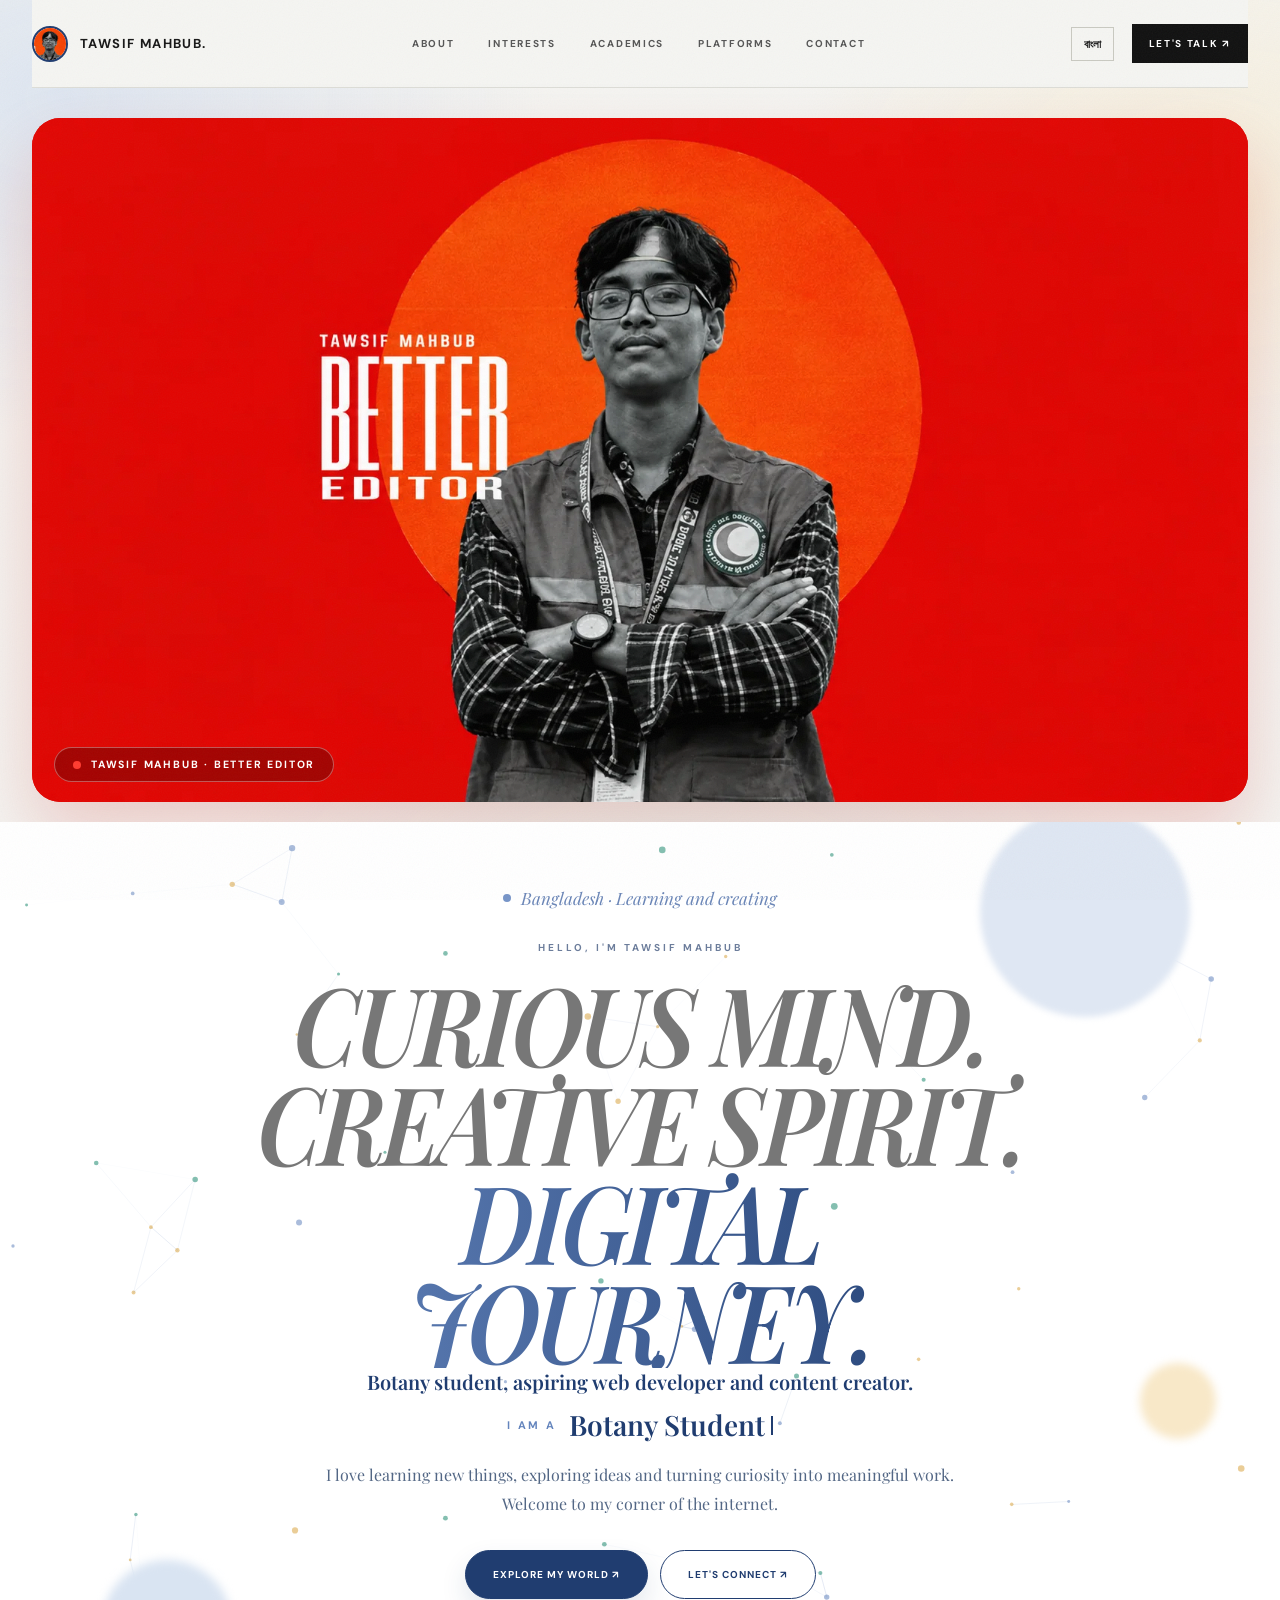
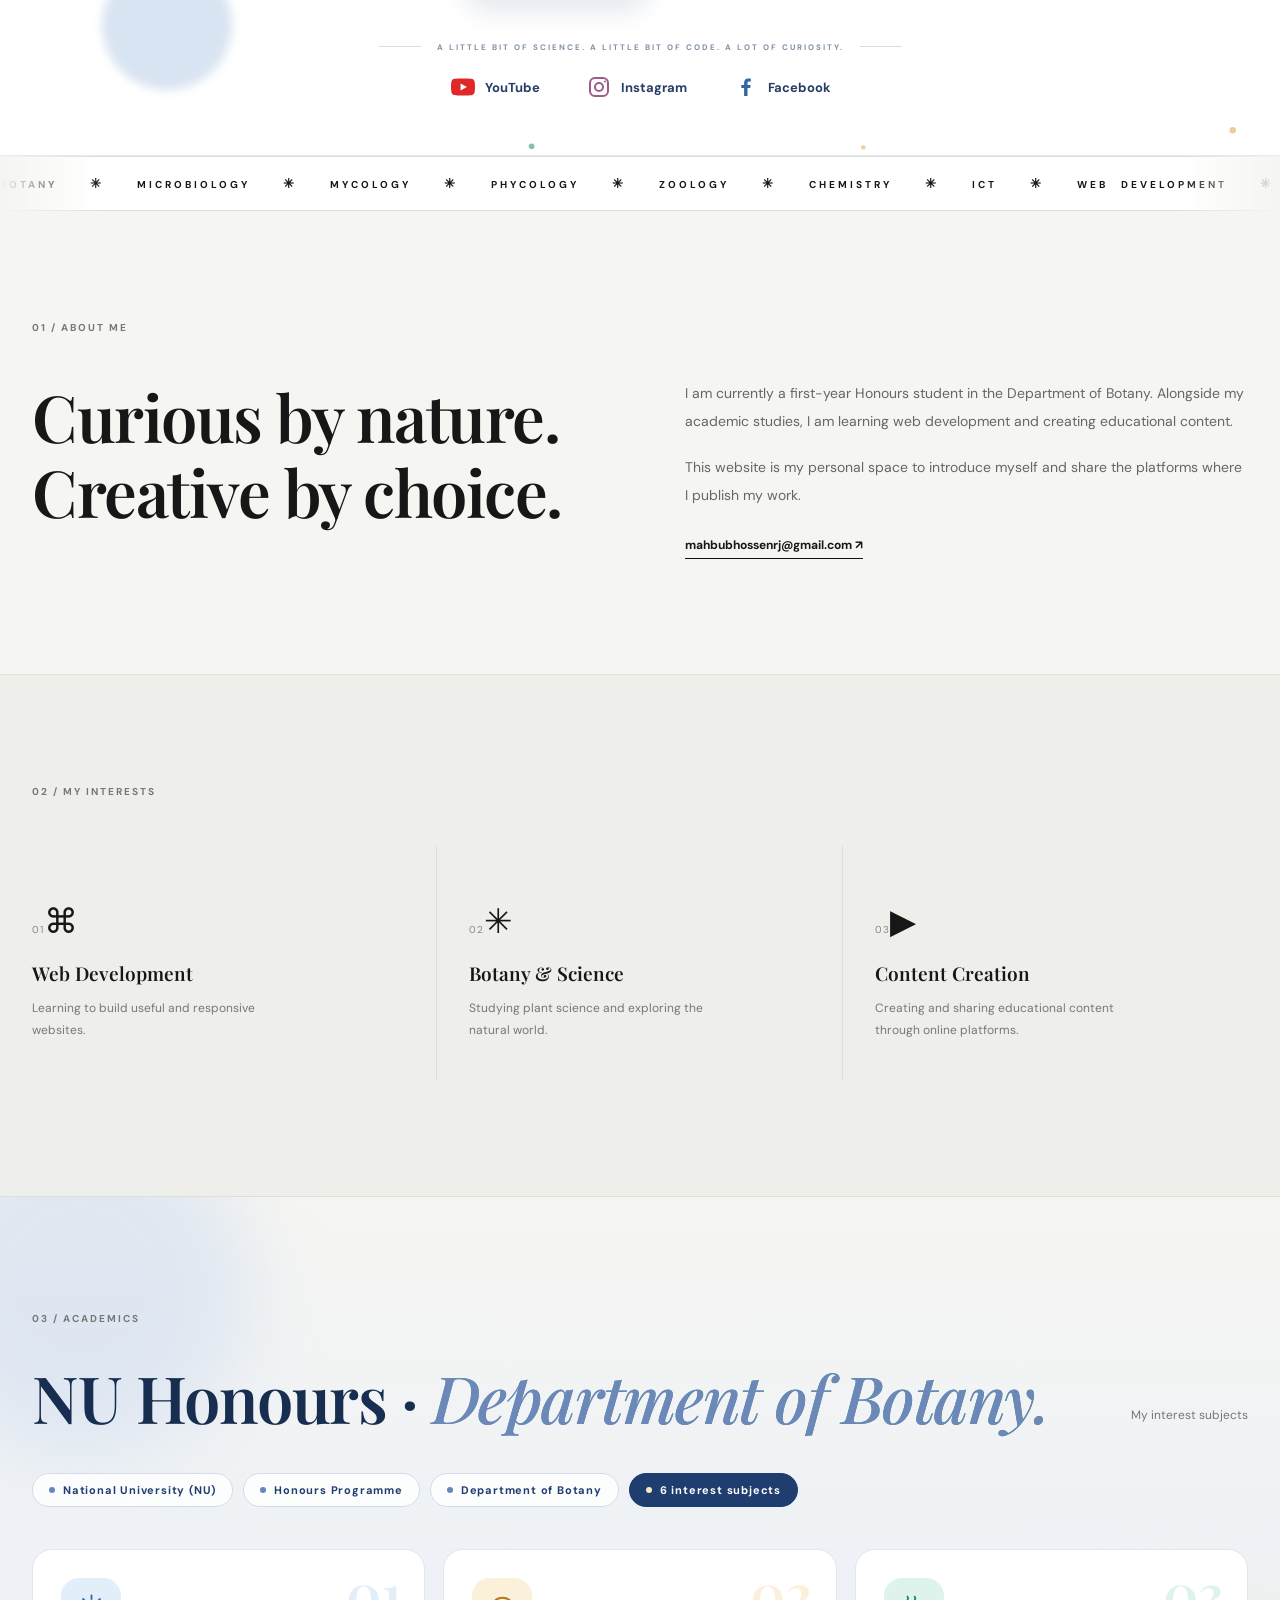
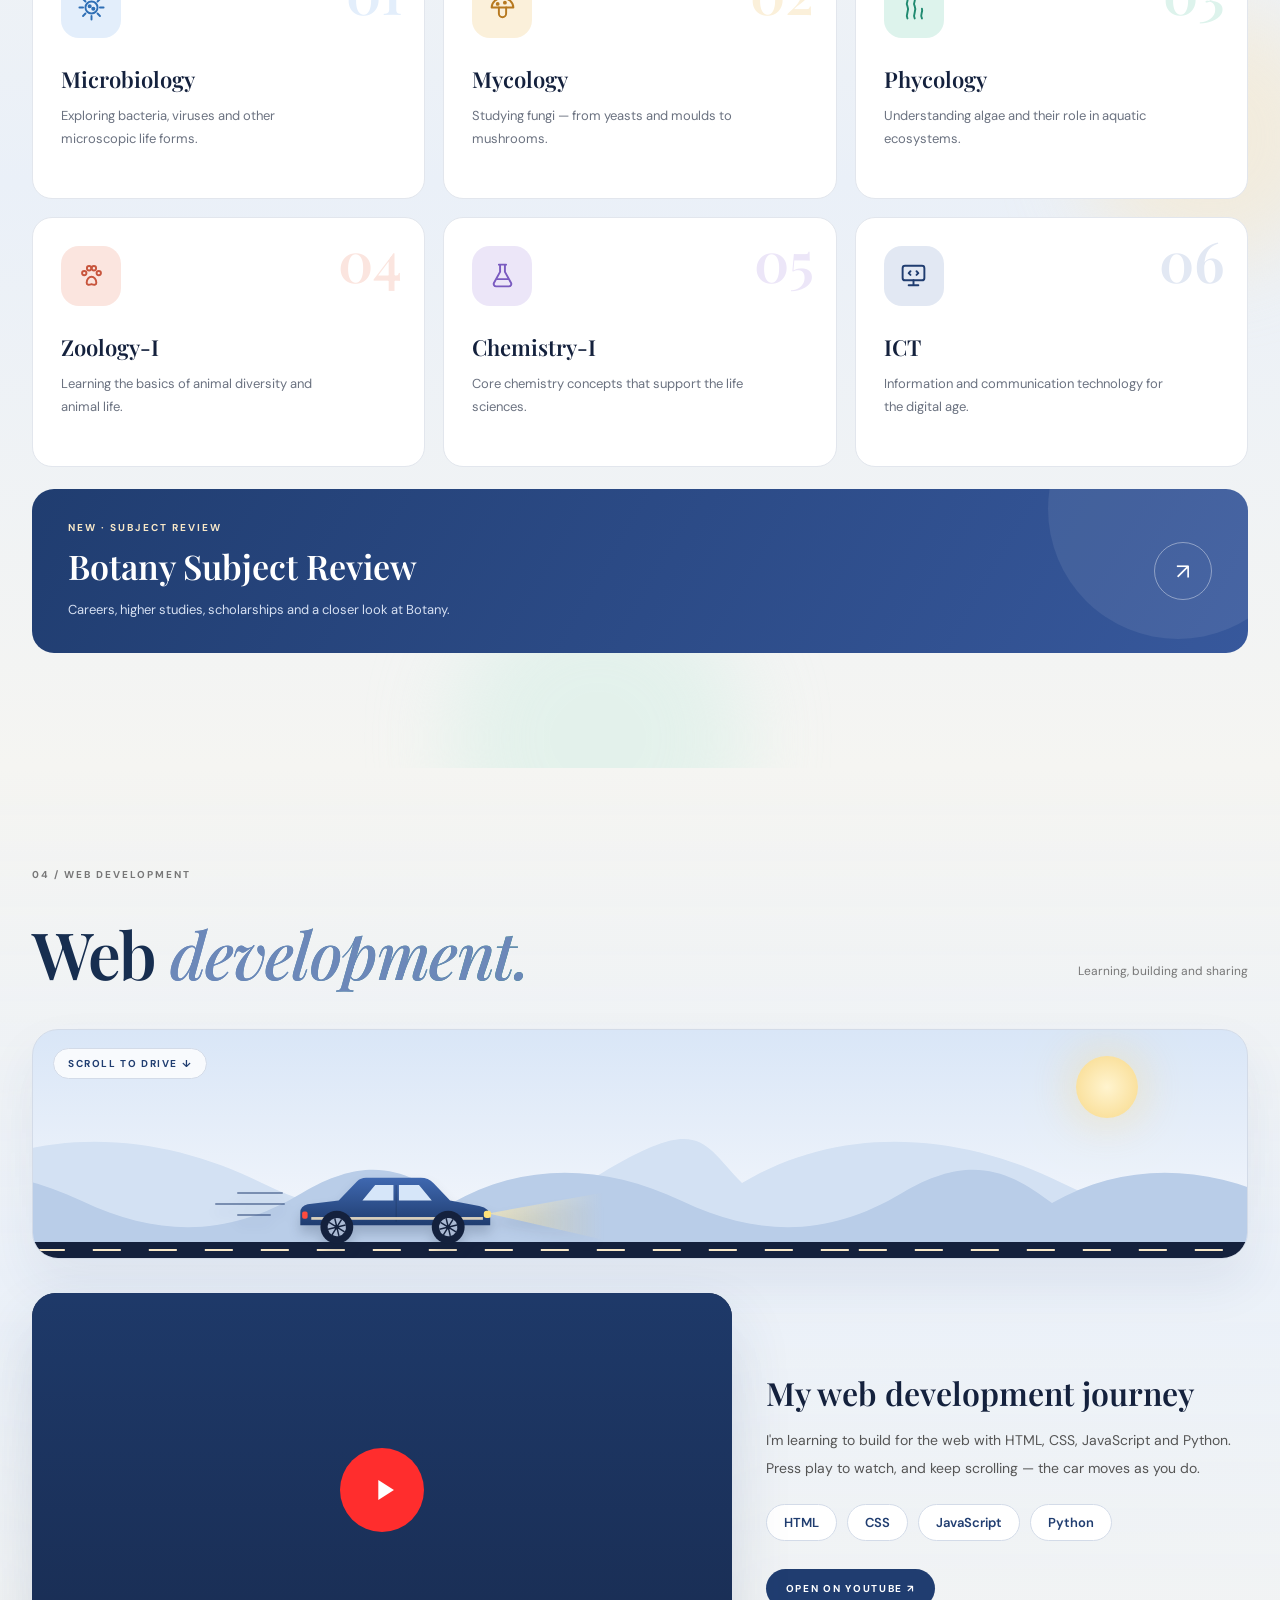
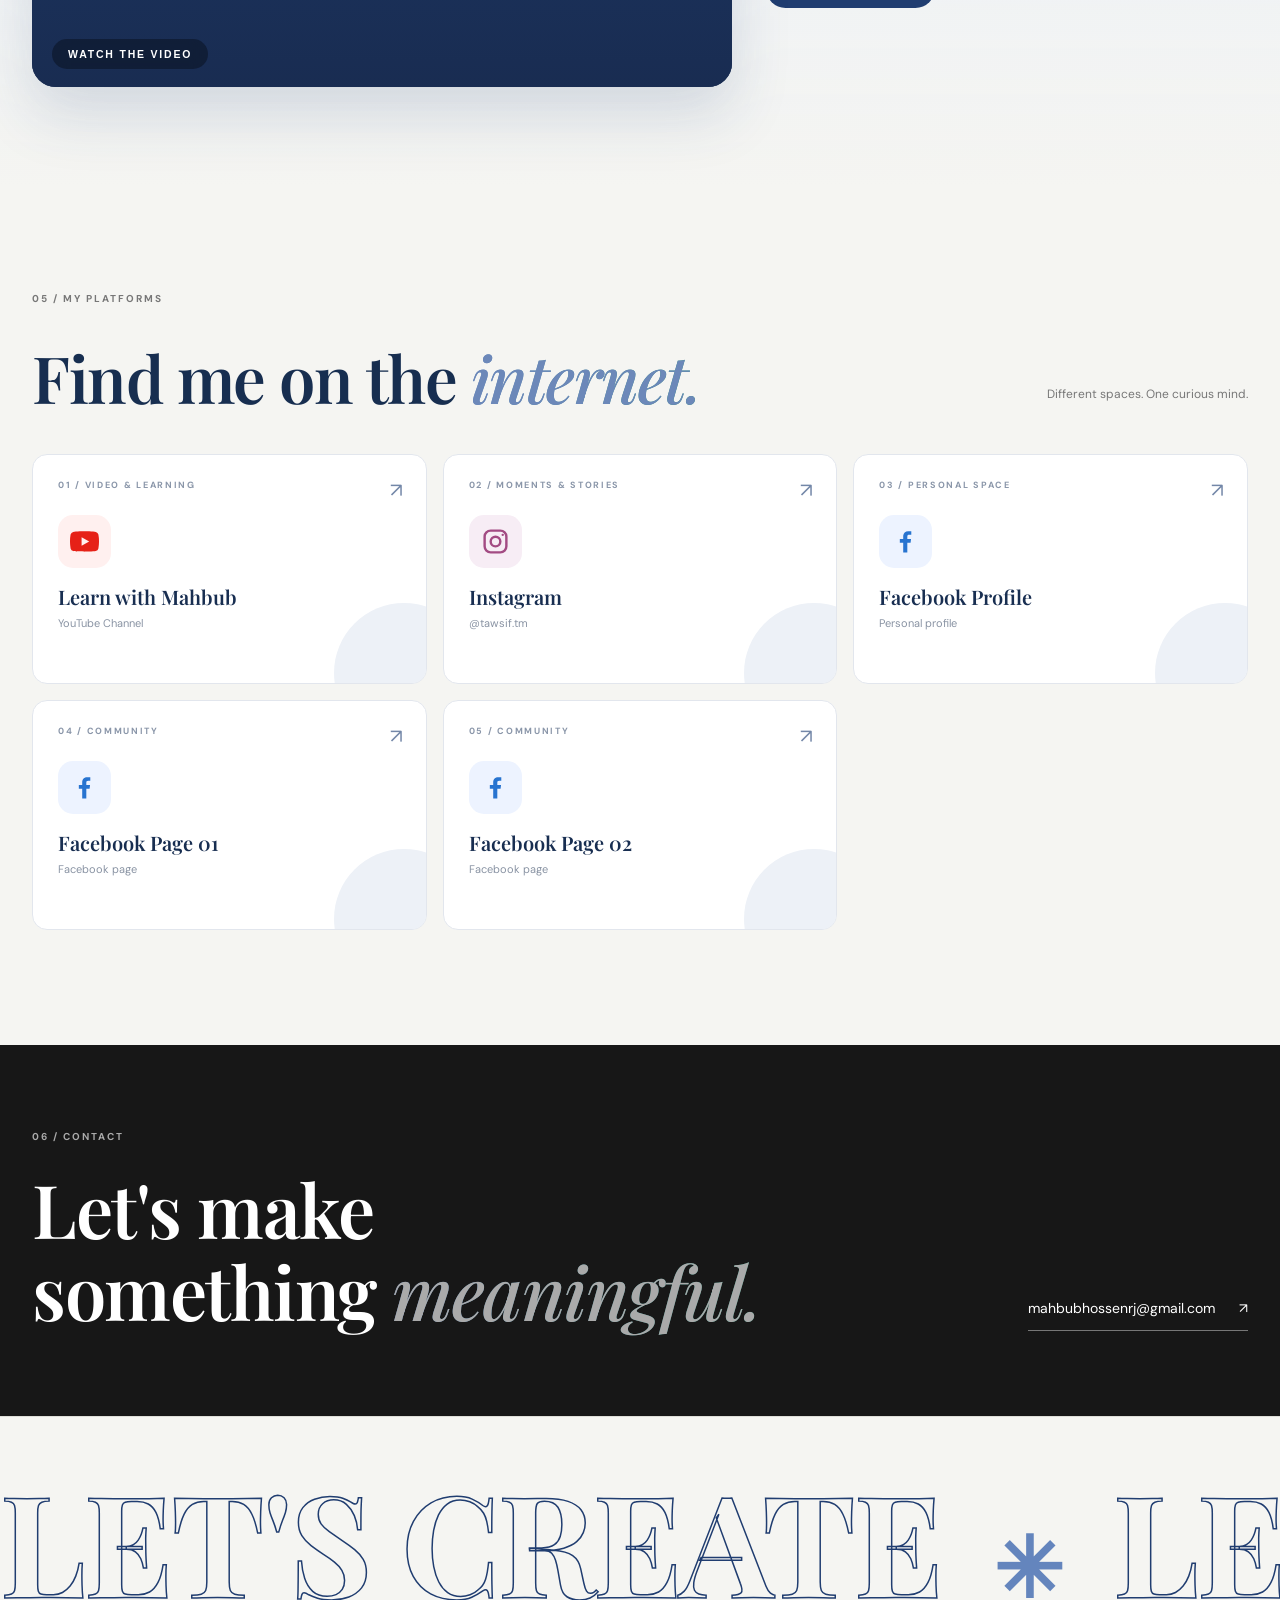
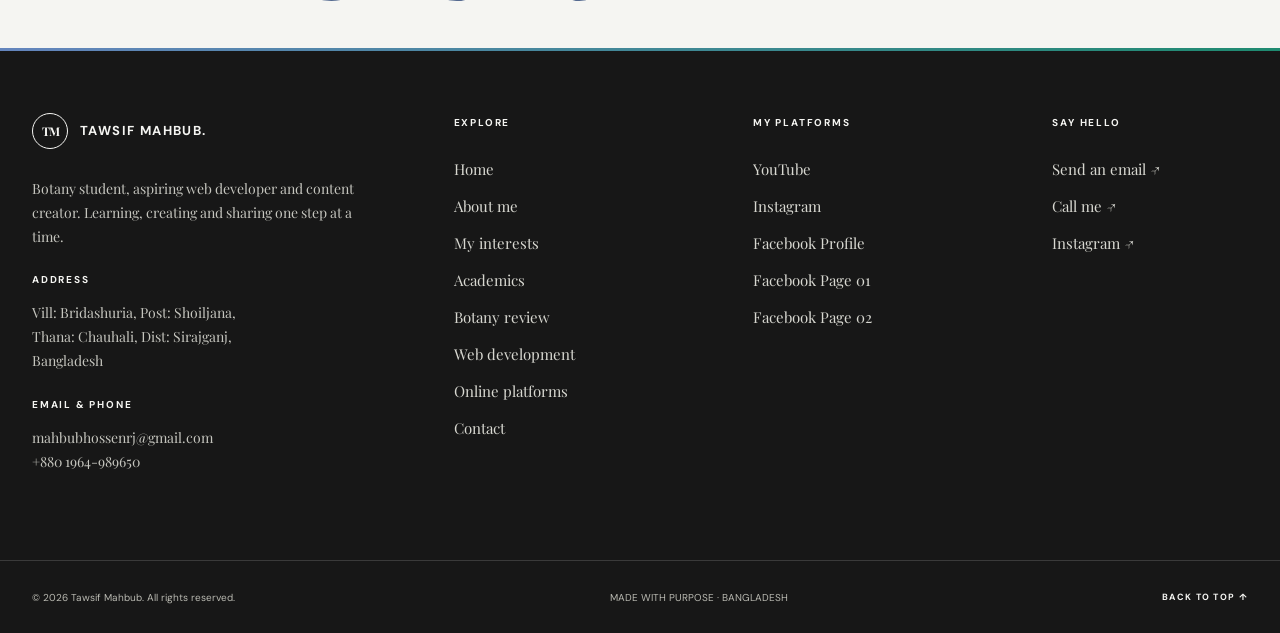
==== commit 29b51a0c: "Add files via upload" ====
--- a/index.html
+++ b/index.html
@@ -46,6 +46,7 @@
       <p class="hero-kicker" data-en="HELLO, I'M TAWSIF MAHBUB" data-bn="হ্যালো, আমি তাওসিফ মাহবুব">HELLO, I'M TAWSIF MAHBUB</p>
       <h1 class="hero-display"><span data-en="CURIOUS MIND." data-bn="কৌতূহলী মন।">CURIOUS MIND.</span><span data-en="CREATIVE SPIRIT." data-bn="সৃষ্টিশীল সত্তা।">CREATIVE SPIRIT.</span><span class="blue-word" data-en="DIGITAL JOURNEY." data-bn="ডিজিটাল যাত্রা।">DIGITAL JOURNEY.</span></h1>
       <p class="hero-subtitle" data-en="Botany student, aspiring web developer and content creator." data-bn="উদ্ভিদবিজ্ঞানের শিক্ষার্থী, ভবিষ্যৎ ওয়েব ডেভেলপার ও কনটেন্ট ক্রিয়েটর।">Botany student, aspiring web developer and content creator.</p>
+      <p class="hero-typed"><span class="typed-label" data-en="I AM A" data-bn="আমি একজন">I AM A</span><span id="typed" aria-live="polite"></span><i class="caret"></i></p>
       <p class="hero-description" data-en="I love learning new things, exploring ideas and turning curiosity into meaningful work. Welcome to my corner of the internet." data-bn="নতুন কিছু শেখা, নতুন ধারণা অন্বেষণ করা এবং কৌতূহলকে অর্থবহ কাজে রূপ দিতে ভালোবাসি। আমার অনলাইন জগতে স্বাগতম।">I love learning new things, exploring ideas and turning curiosity into meaningful work. Welcome to my corner of the internet.</p>
       <div class="hero-actions hero-actions-center">
         <a class="button hero-primary" href="#about" data-en="EXPLORE MY WORLD ↗" data-bn="আমার জগৎ ঘুরে দেখুন ↗">EXPLORE MY WORLD ↗</a>
@@ -159,6 +160,8 @@
   </section>
 </main>
 
+<section class="mega" aria-hidden="true"><div class="mega-track"><span>LET'S CREATE <b>✳</b> LET'S LEARN <b>✳</b> LET'S GROW <b>✳</b> </span><span>LET'S CREATE <b>✳</b> LET'S LEARN <b>✳</b> LET'S GROW <b>✳</b> </span></div></section>
+
 <footer class="footer">
   <div class="wrap footer-main">
     <div class="footer-about">
--- a/style.css
+++ b/style.css
@@ -316,3 +316,27 @@
 @media(max-width:900px){.webdev-grid{grid-template-columns:1fr}.webdev-band{padding:80px 0}}
 @media(max-width:680px){.road-scene{--cw:150px;height:180px}.scene-hint{left:12px;top:12px;font-size:9px}.sun{width:44px;height:44px}.yt-play{width:64px;height:64px;margin:-32px 0 0 -32px}}
 @media(prefers-reduced-motion:reduce){.road-scene.moving .car-body,.scene-hint,.sun,.yt-play{animation:none}}
+
+/* ===== Wow layer (v4) ===== */
+@keyframes caret{0%,49%{opacity:1}50%,100%{opacity:0}}
+@keyframes curtain{from{clip-path:inset(0 100% 0 0)}to{clip-path:inset(0 0 0 0)}}
+@keyframes burst{0%{opacity:1;transform:translate(0,0) scale(1)}100%{opacity:0;transform:translate(var(--dx),var(--dy)) scale(.2)}}
+.hero-center{position:relative;z-index:1;transform:translateY(var(--hs,0px));opacity:var(--hf,1);will-change:transform,opacity}
+.fx-canvas{position:absolute;inset:0;width:100%;height:100%;z-index:0;pointer-events:none}
+.hero-typed{display:flex;align-items:center;justify-content:center;flex-wrap:wrap;gap:12px;margin:2px 0 18px;min-height:34px}
+.typed-label{font-size:11px;font-weight:700;letter-spacing:2.4px;color:#6485bd}
+#typed{font:600 clamp(20px,2.4vw,28px)/1.3 "Playfair Display",serif;color:#203d70}
+body.bn #typed{font-family:"Noto Sans Bengali",sans-serif}
+.caret{display:inline-block;width:2px;height:1.2em;margin-left:-6px;background:#203d70;animation:caret 1s steps(1) infinite}
+.platform-heading.in h2{animation:curtain 1.1s cubic-bezier(.7,0,.2,1) .1s backwards}
+.mega{overflow:hidden;padding:46px 0 30px;border-top:1px solid #deded8;background:#F5F5F2}
+.mega-track{display:flex;width:max-content;animation:marquee 46s linear infinite reverse}
+.mega-track span{white-space:nowrap;font:700 clamp(64px,11vw,170px)/1.1 "Playfair Display",serif;color:transparent;-webkit-text-stroke:1.5px #203d70;letter-spacing:-2px;transition:color .5s}
+.mega-track b{color:#6485bd;-webkit-text-stroke:0;font-size:.6em;margin:0 .25em}
+.mega:hover .mega-track span{color:#203d7014}
+.cursor-ring{position:fixed;left:0;top:0;width:38px;height:38px;margin:-19px 0 0 -19px;border:1.5px solid #203d70;border-radius:50%;pointer-events:none;z-index:310;opacity:0;transition:opacity .3s,width .25s,height .25s,margin .25s,background .25s,border-color .25s;will-change:transform}
+.cursor-ring.on{opacity:.75}
+.cursor-ring.big{width:68px;height:68px;margin:-34px 0 0 -34px;background:#6485bd22;border-color:#6485bd}
+.burst{position:fixed;width:9px;height:9px;margin:-4px 0 0 -4px;border-radius:50%;pointer-events:none;z-index:320;animation:burst .75s cubic-bezier(.2,.7,.2,1) forwards}
+@media(max-width:680px){.mega{padding:30px 0 18px}}
+@media(prefers-reduced-motion:reduce){.cursor-ring,.fx-canvas{display:none}.mega-track,.caret{animation:none}.hero-center{transform:none;opacity:1}}
